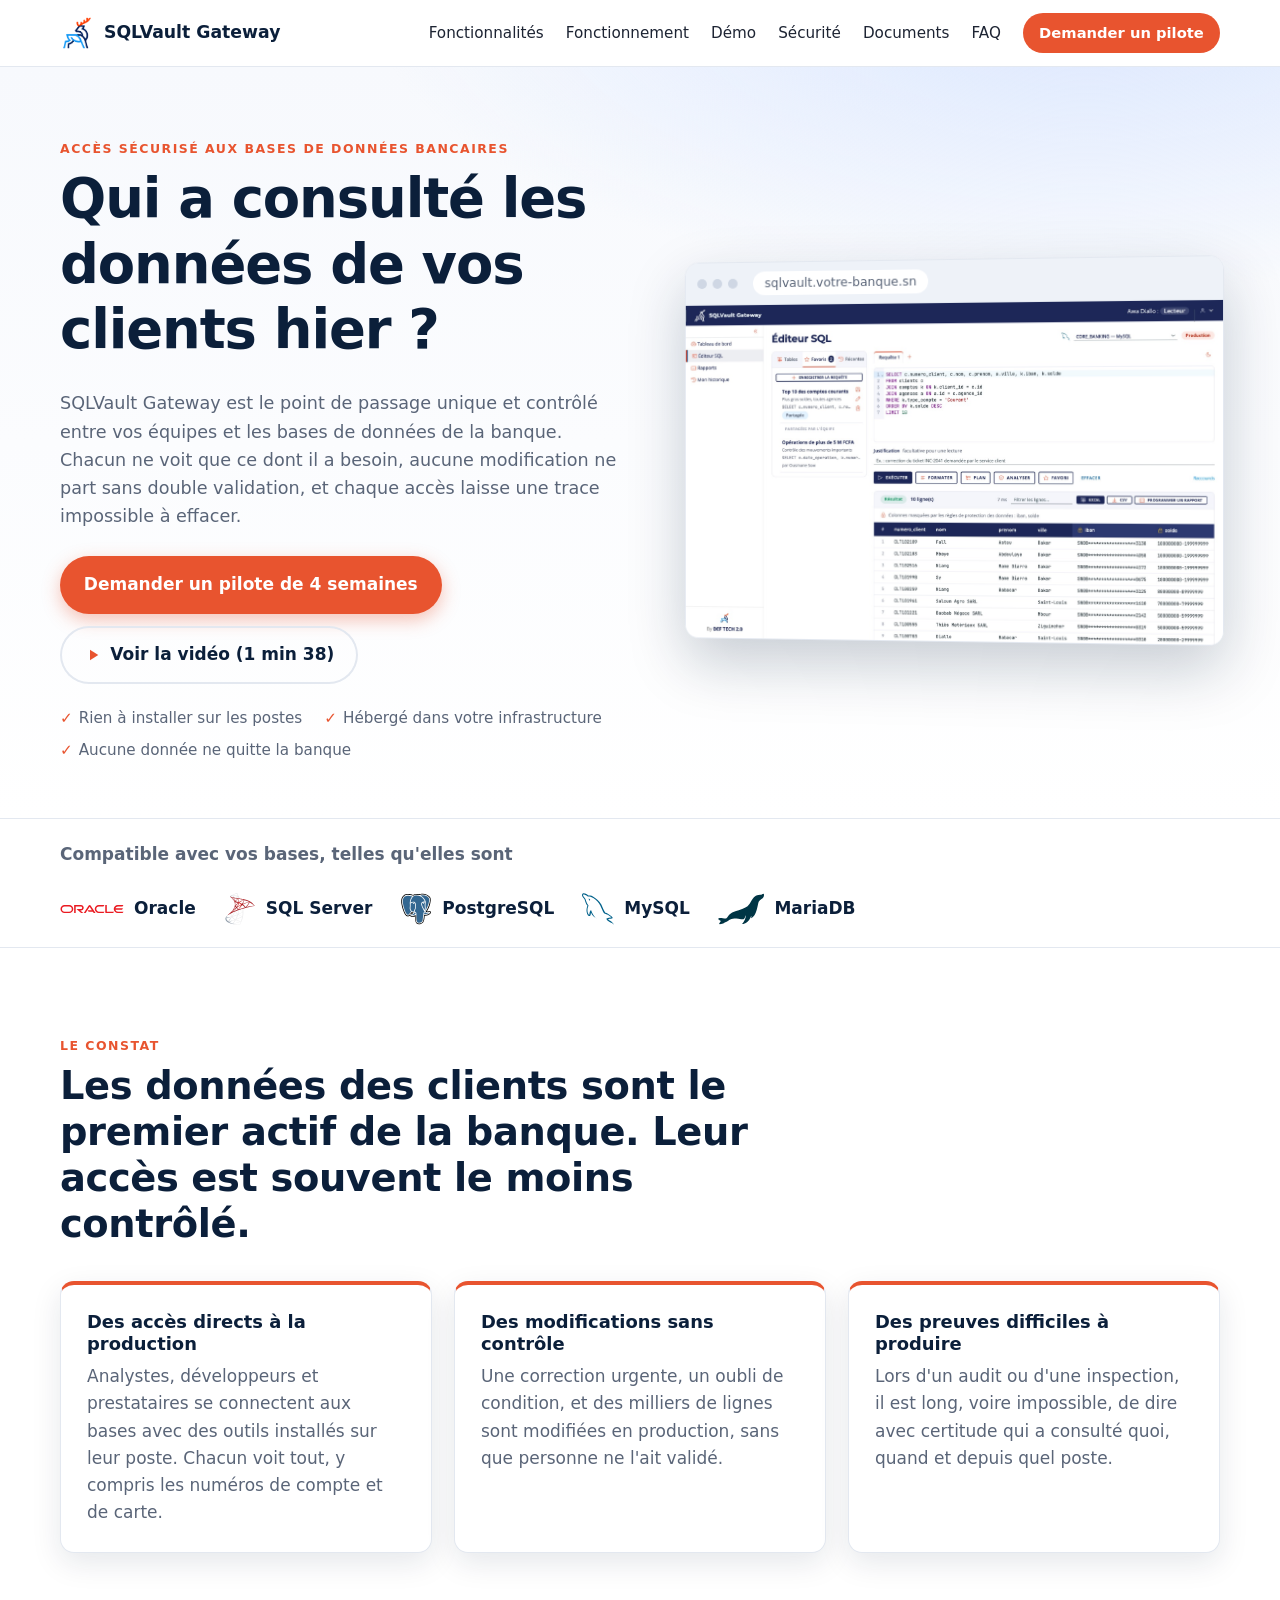
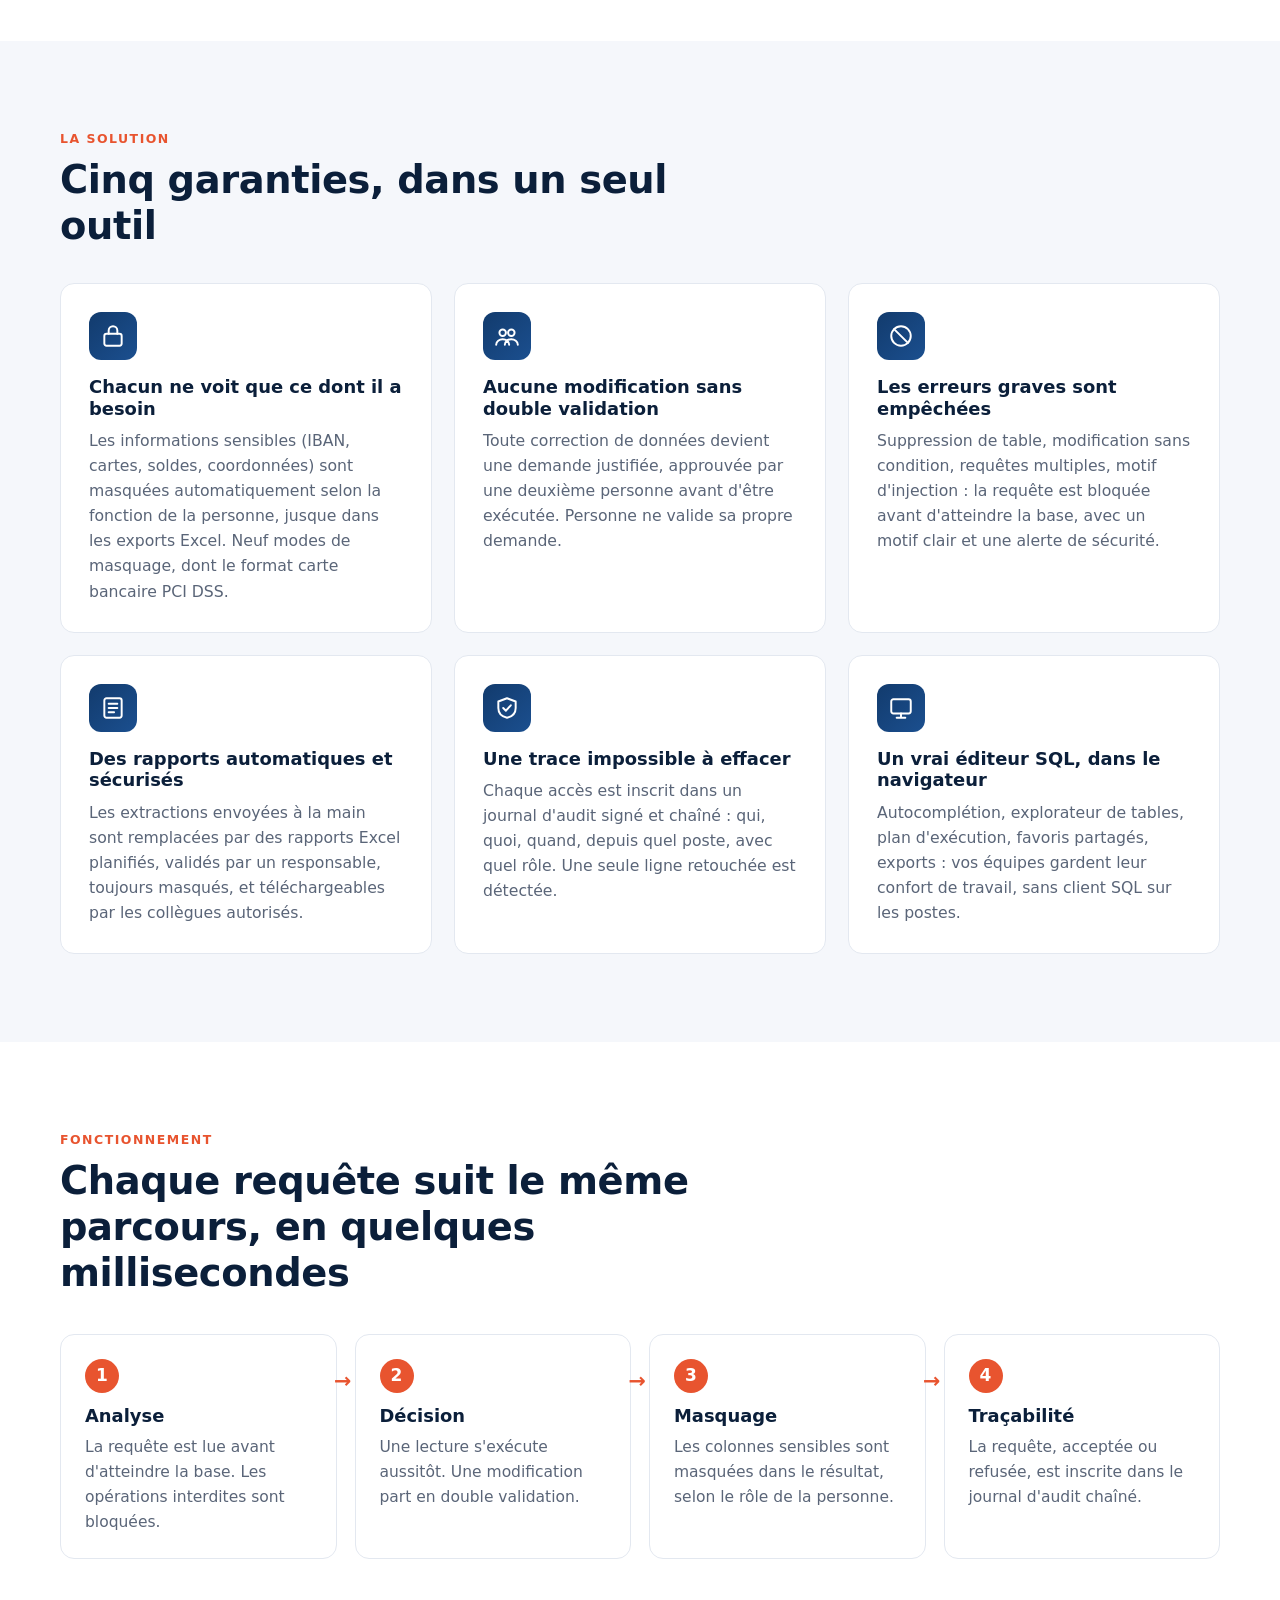
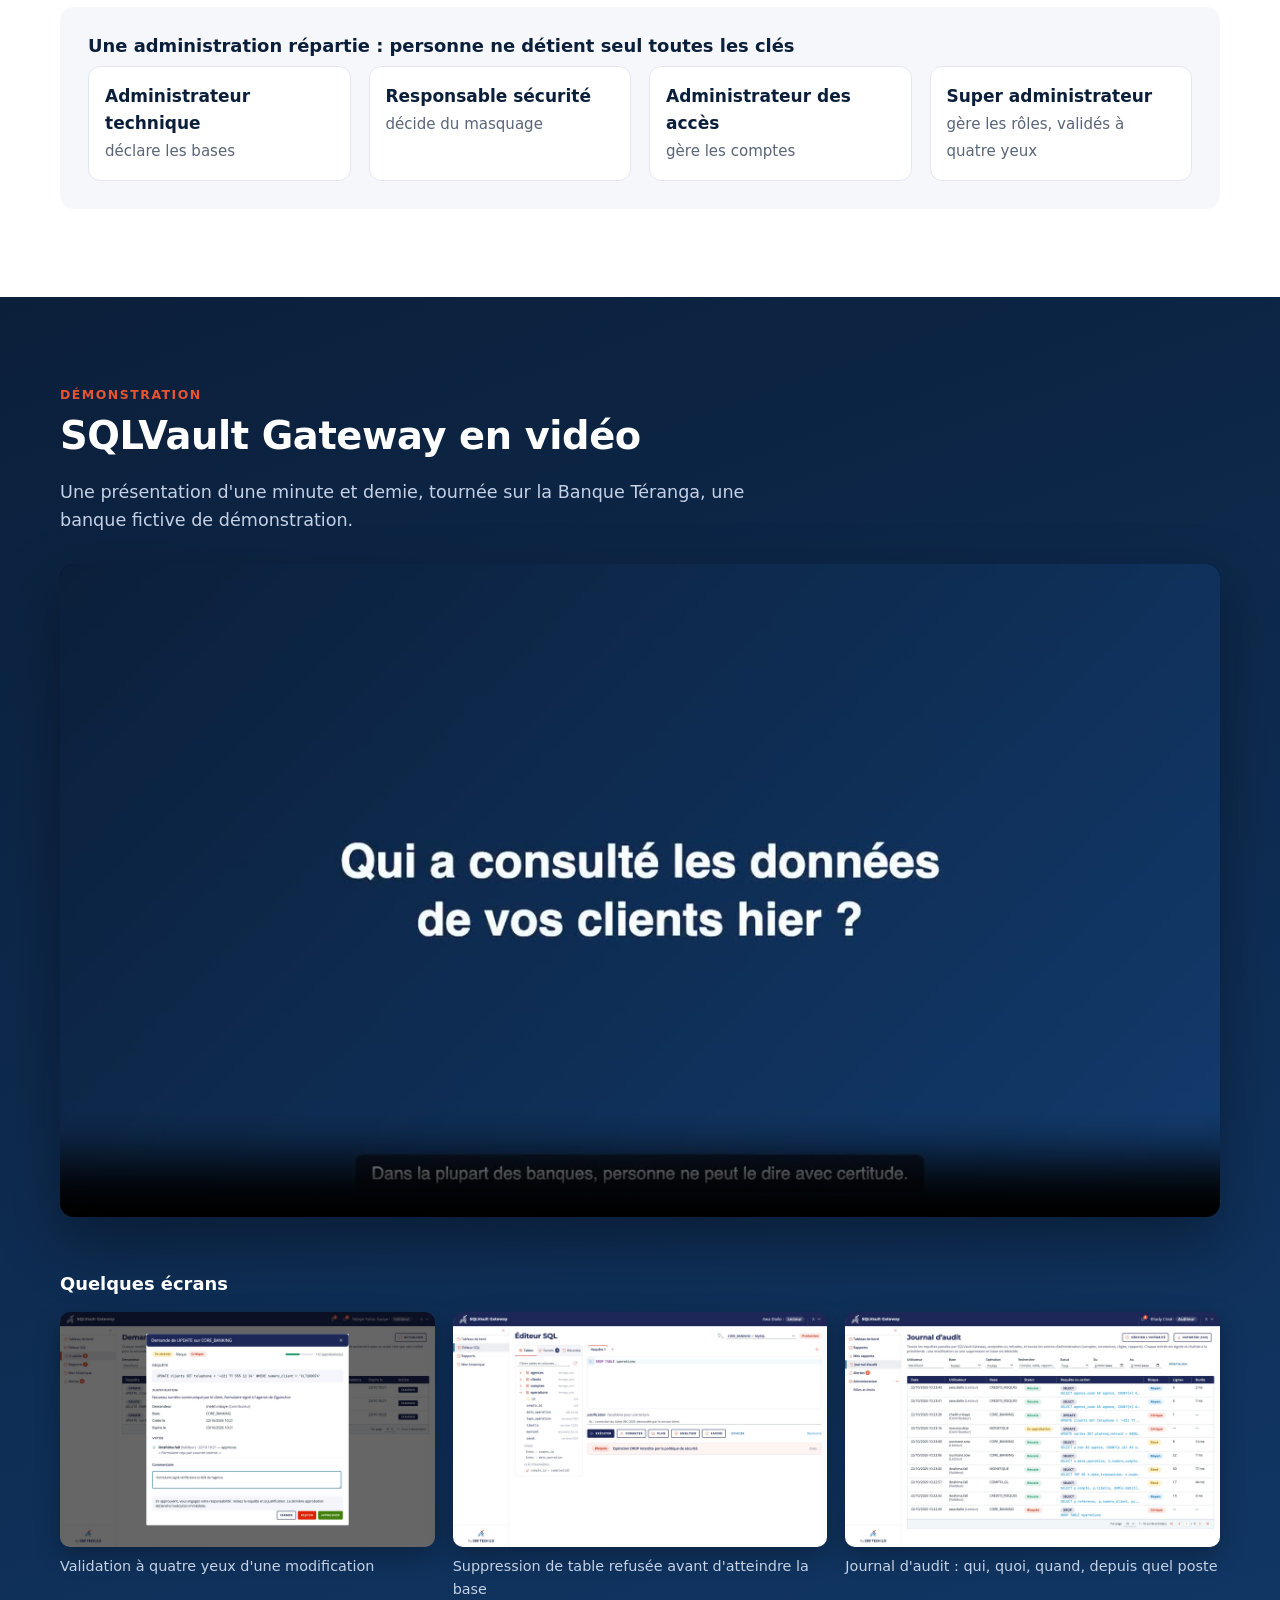
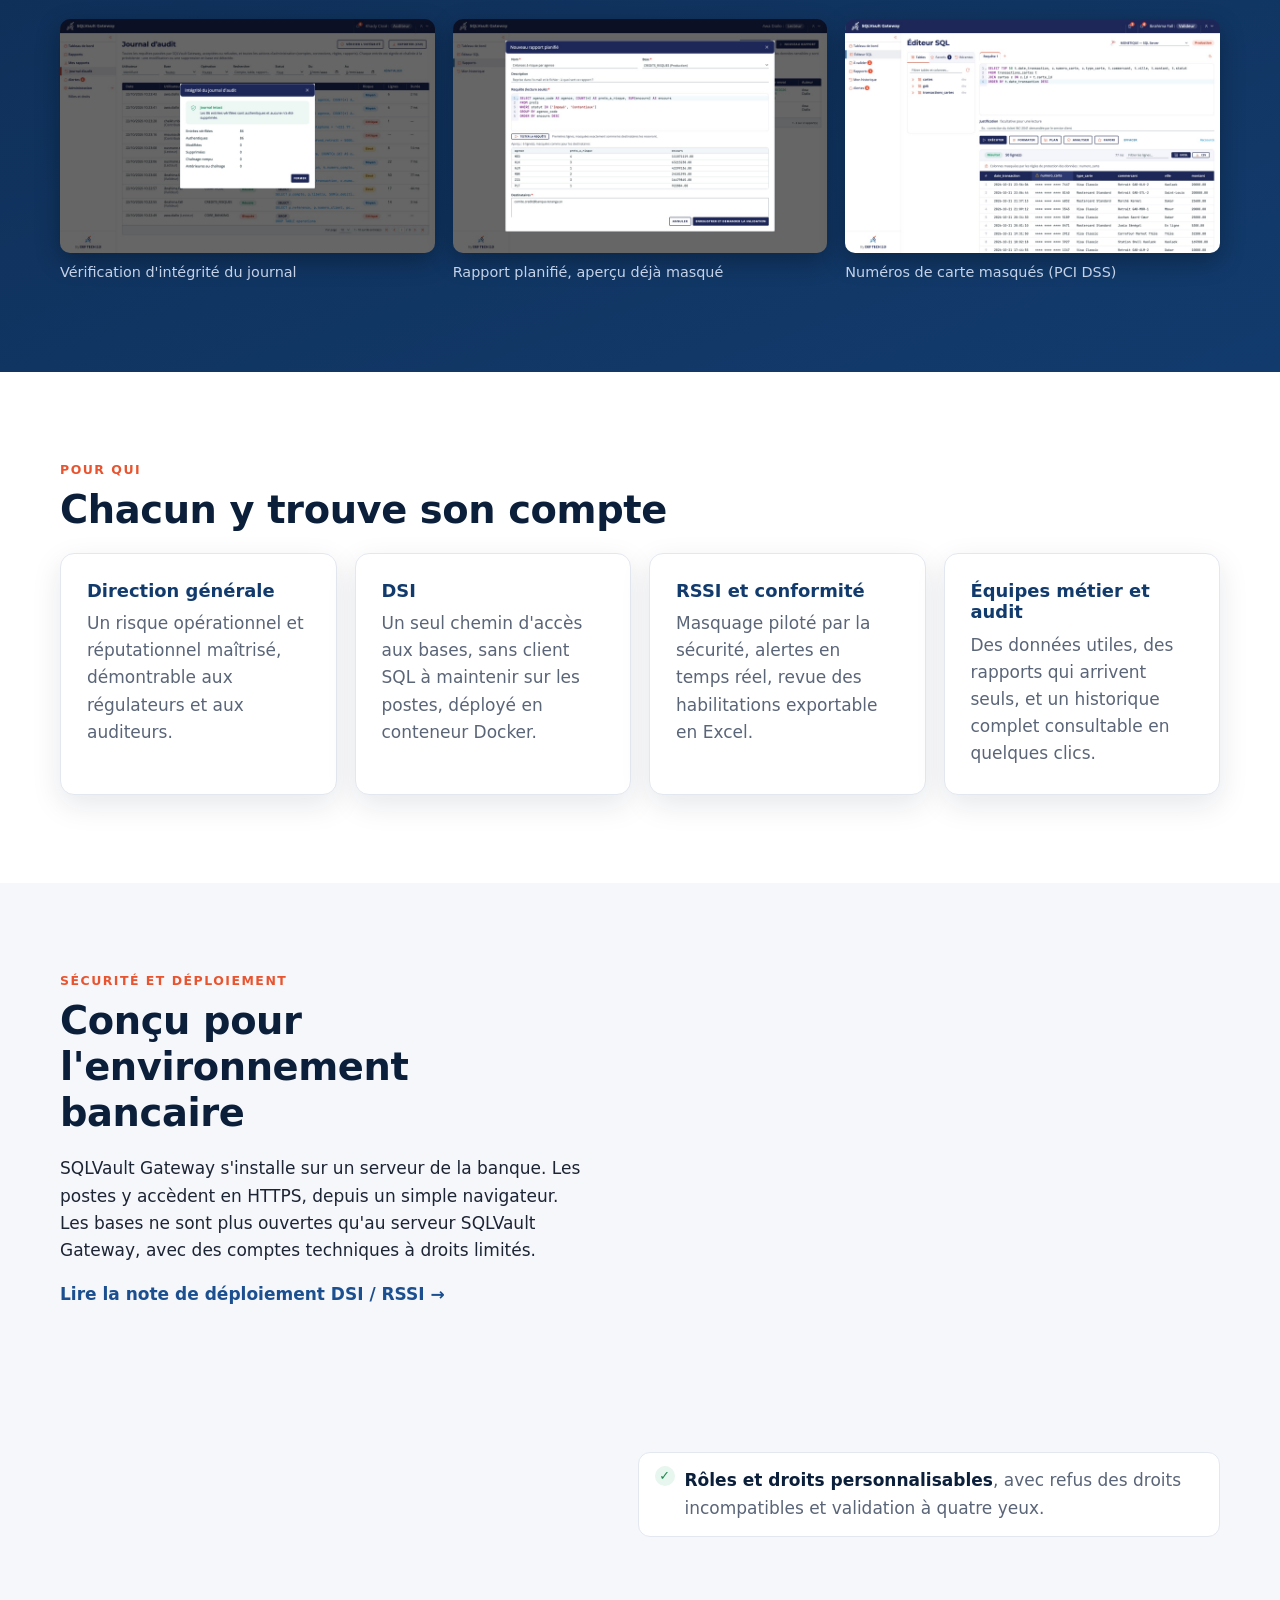
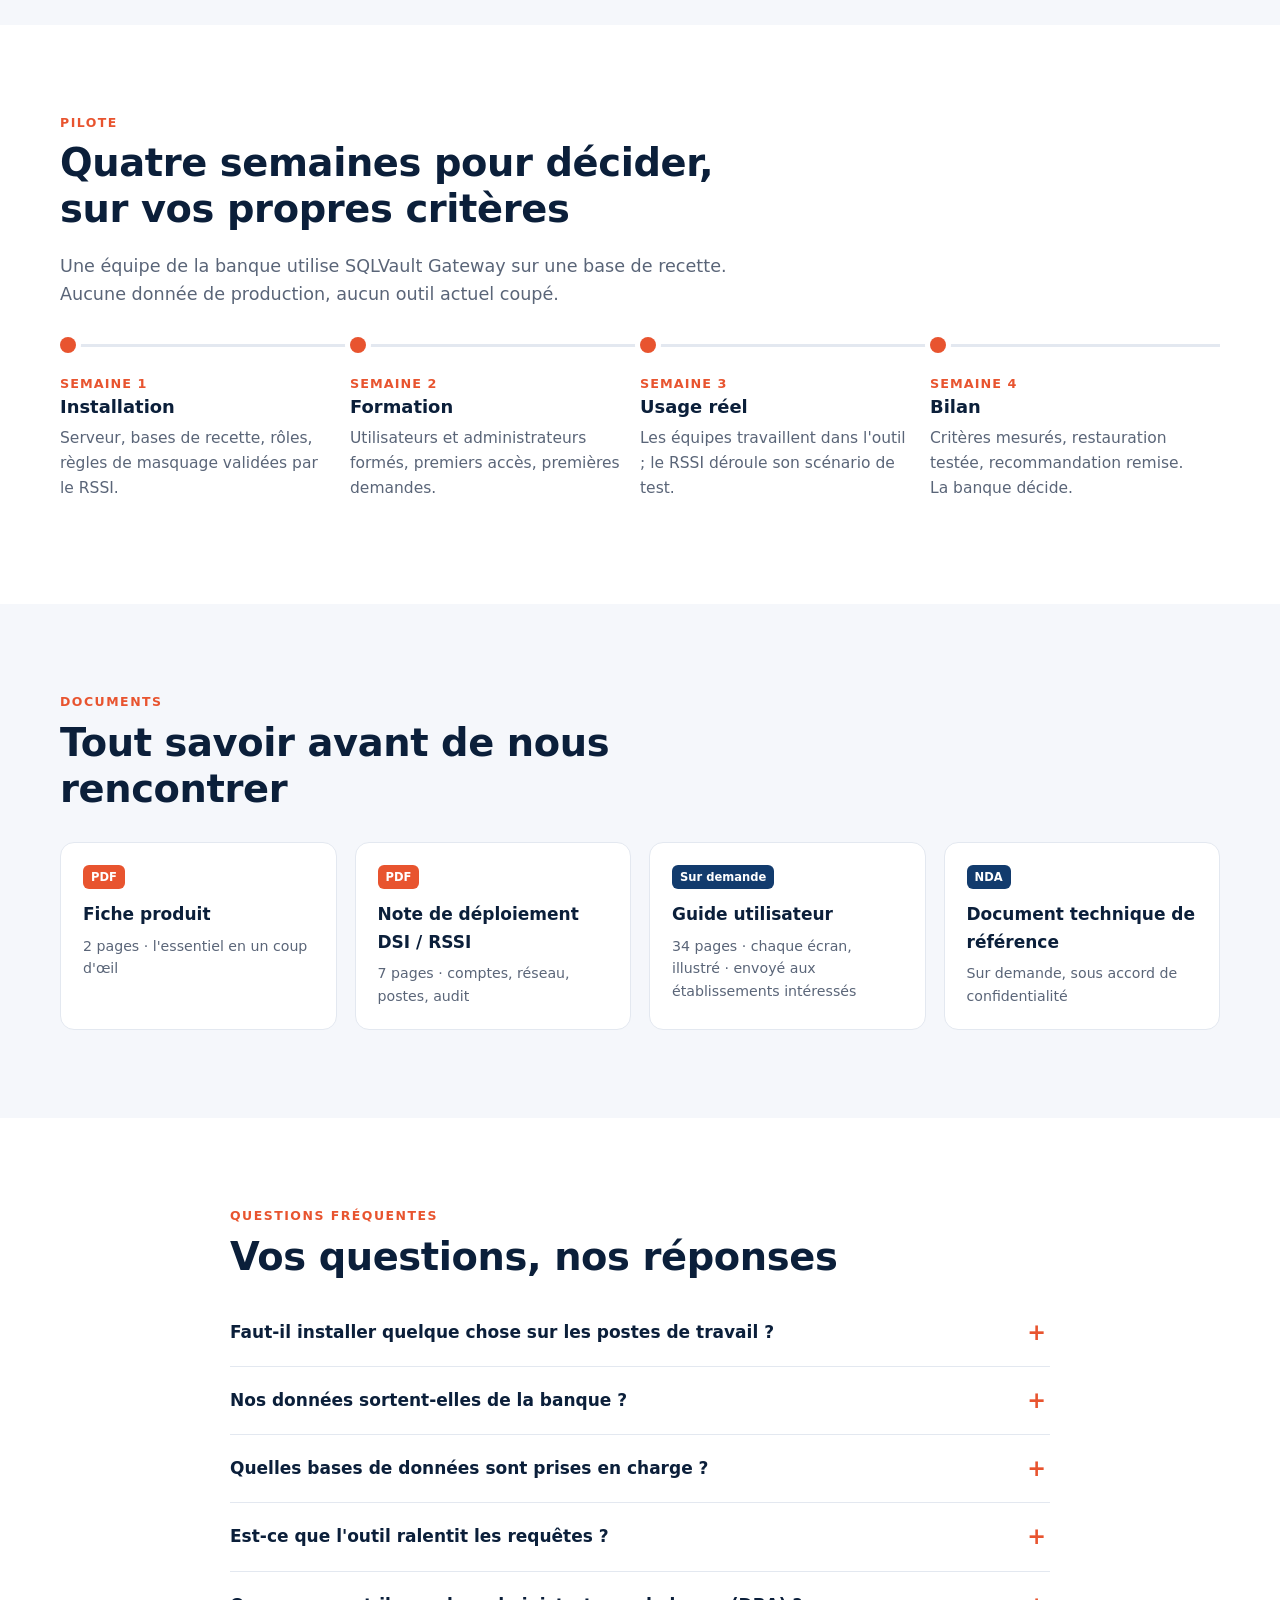
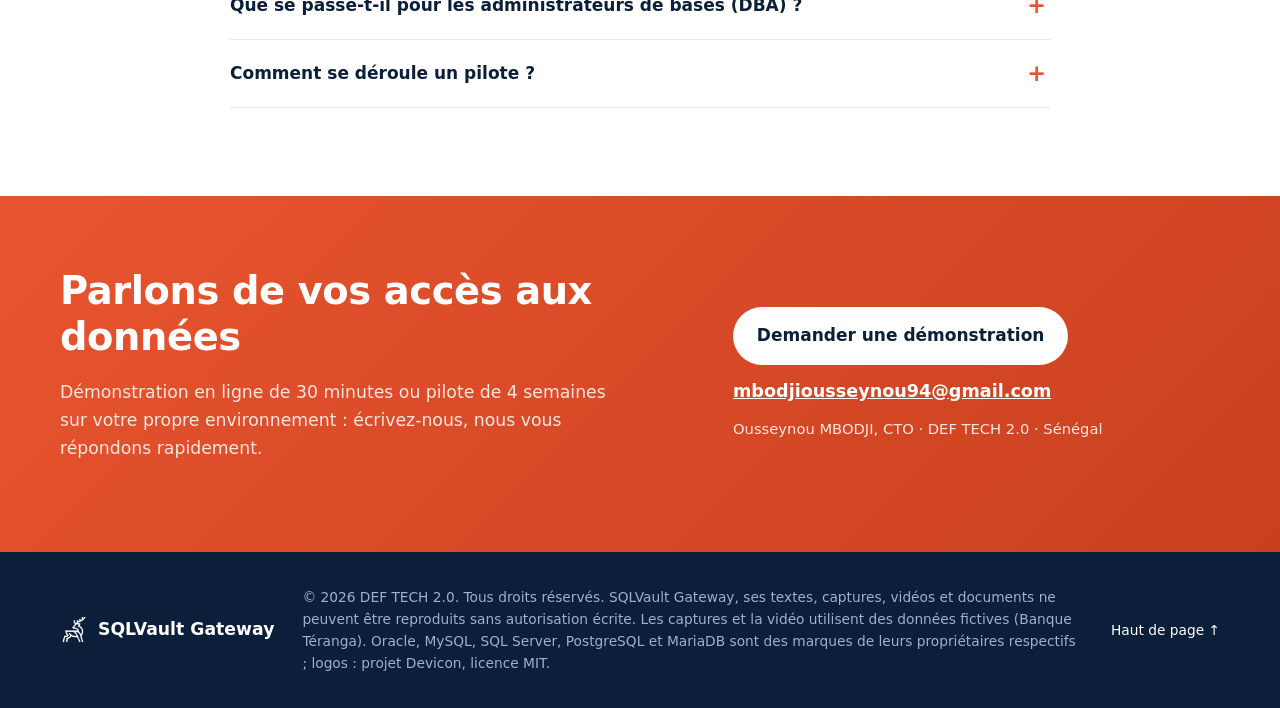
==== index.html @ 4a2cb729 "Add files via upload" ====
<!doctype html>
<html lang="fr">
<head>
  <meta charset="utf-8">
  <meta name="viewport" content="width=device-width, initial-scale=1">
  <title>SQLVault Gateway · Accès sécurisé aux bases de données bancaires</title>
  <meta name="description" content="SQLVault Gateway contrôle et trace chaque accès aux bases de données de la banque : données sensibles masquées, double validation des modifications, rapports automatiques et journal d'audit infalsifiable. Oracle, SQL Server, PostgreSQL, MySQL, MariaDB.">
  <link rel="canonical" href="https://sqlvaultgateway.github.io/">
  <link rel="icon" href="favicon.ico">
  <meta name="theme-color" content="#0b1f3a">
  <meta property="og:type" content="website">
  <meta property="og:locale" content="fr_FR">
  <meta property="og:site_name" content="SQLVault Gateway">
  <meta property="og:title" content="SQLVault Gateway · Qui a consulté les données de vos clients hier ?">
  <meta property="og:description" content="Masquage des données sensibles, validation à quatre yeux, rapports automatiques et journal d'audit infalsifiable, pour toutes les bases de la banque.">
  <meta property="og:url" content="https://sqlvaultgateway.github.io/">
  <meta property="og:image" content="https://sqlvaultgateway.github.io/assets/img/og-cover.jpg">
  <meta name="twitter:card" content="summary_large_image">
  <link rel="stylesheet" href="assets/style.css">
  <script type="application/ld+json">
  {"@context":"https://schema.org","@type":"SoftwareApplication","name":"SQLVault Gateway","applicationCategory":"SecurityApplication",
   "operatingSystem":"Linux (Docker)","description":"Passerelle d'accès sécurisé aux bases de données bancaires : masquage, double validation, rapports planifiés, journal d'audit chaîné.",
   "publisher":{"@type":"Organization","name":"DEF TECH 2.0","email":"mbodjiousseynou94@gmail.com"},"url":"https://sqlvaultgateway.github.io/","inLanguage":"fr"}
  </script>
</head>
<body>
<a class="skip" href="#contenu">Aller au contenu</a>

<header class="nav" id="haut">
  <div class="wrap nav-in">
    <a class="brand" href="#haut" aria-label="SQLVault Gateway, accueil"><img src="assets/img/logo-primaire.png" alt="" width="34" height="34"><span>SQLVault Gateway</span></a>
    <button class="burger" aria-label="Ouvrir le menu" aria-expanded="false" aria-controls="menu"><span></span><span></span><span></span></button>
    <nav id="menu" aria-label="Navigation principale">
      <a href="#fonctions">Fonctionnalités</a>
      <a href="#fonctionnement">Fonctionnement</a>
      <a href="#demo">Démo</a>
      <a href="#securite">Sécurité</a>
      <a href="#documents">Documents</a>
      <a href="#faq">FAQ</a>
      <a class="btn btn-sm" href="#contact">Demander un pilote</a>
    </nav>
  </div>
</header>

<main id="contenu">

<!-- Accroche -->
<section class="hero">
  <div class="wrap hero-in">
    <div class="hero-text">
      <p class="kicker">Accès sécurisé aux bases de données bancaires</p>
      <h1>Qui a consulté les données de vos clients hier&nbsp;?</h1>
      <p class="lead">SQLVault Gateway est le point de passage unique et contrôlé entre vos équipes et les bases de données de la banque. Chacun ne voit que ce dont il a besoin, aucune modification ne part sans double validation, et chaque accès laisse une trace impossible à effacer.</p>
      <div class="cta">
        <a class="btn" href="#contact">Demander un pilote de 4 semaines</a>
        <a class="btn btn-ghost" href="#demo"><svg viewBox="0 0 24 24" aria-hidden="true"><path d="M8 5v14l11-7z"/></svg>Voir la vidéo (1 min 38)</a>
      </div>
      <ul class="hero-points">
        <li>Rien à installer sur les postes</li>
        <li>Hébergé dans votre infrastructure</li>
        <li>Aucune donnée ne quitte la banque</li>
      </ul>
    </div>
    <figure class="shot hero-shot">
      <div class="shot-bar"><i></i><i></i><i></i><span>sqlvault.votre-banque.sn</span></div>
      <img src="assets/img/05-editeur-resultat-masque.jpg" alt="Éditeur SQL de SQLVault Gateway : IBAN et soldes masqués pour une analyste" width="1600" height="900">
    </figure>
  </div>
</section>

<!-- Moteurs -->
<section class="engines" aria-label="Bases de données compatibles">
  <div class="wrap engines-in">
    <p>Compatible avec vos bases, telles qu'elles sont</p>
    <ul>
      <li><img src="assets/db/oracle.svg" alt="" width="40" height="40">Oracle</li>
      <li><img src="assets/db/mssql.svg" alt="" width="40" height="40">SQL Server</li>
      <li><img src="assets/db/postgresql.svg" alt="" width="40" height="40">PostgreSQL</li>
      <li><img src="assets/db/mysql.svg" alt="" width="40" height="40">MySQL</li>
      <li><img src="assets/db/mariadb.svg" alt="" width="40" height="40">MariaDB</li>
    </ul>
  </div>
</section>

<!-- Problème -->
<section class="section" id="probleme">
  <div class="wrap">
    <p class="kicker">Le constat</p>
    <h2>Les données des clients sont le premier actif de la banque. Leur accès est souvent le moins contrôlé.</h2>
    <div class="grid3">
      <article class="card">
        <h3>Des accès directs à la production</h3>
        <p>Analystes, développeurs et prestataires se connectent aux bases avec des outils installés sur leur poste. Chacun voit tout, y compris les numéros de compte et de carte.</p>
      </article>
      <article class="card">
        <h3>Des modifications sans contrôle</h3>
        <p>Une correction urgente, un oubli de condition, et des milliers de lignes sont modifiées en production, sans que personne ne l'ait validé.</p>
      </article>
      <article class="card">
        <h3>Des preuves difficiles à produire</h3>
        <p>Lors d'un audit ou d'une inspection, il est long, voire impossible, de dire avec certitude qui a consulté quoi, quand et depuis quel poste.</p>
      </article>
    </div>
  </div>
</section>

<!-- Fonctionnalités -->
<section class="section alt" id="fonctions">
  <div class="wrap">
    <p class="kicker">La solution</p>
    <h2>Cinq garanties, dans un seul outil</h2>
    <div class="features">
      <article class="feature">
        <span class="ico"><svg viewBox="0 0 24 24"><rect x="4" y="10" width="16" height="11" rx="2"/><path d="M8 10V7a4 4 0 0 1 8 0v3"/></svg></span>
        <h3>Chacun ne voit que ce dont il a besoin</h3>
        <p>Les informations sensibles (IBAN, cartes, soldes, coordonnées) sont masquées automatiquement selon la fonction de la personne, jusque dans les exports Excel. Neuf modes de masquage, dont le format carte bancaire PCI DSS.</p>
      </article>
      <article class="feature">
        <span class="ico"><svg viewBox="0 0 24 24"><circle cx="8" cy="9" r="3"/><circle cx="16" cy="9" r="3"/><path d="M2 20c0-3 3-5 6-5s6 2 6 5M10 20c0-3 3-5 6-5s6 2 6 5"/></svg></span>
        <h3>Aucune modification sans double validation</h3>
        <p>Toute correction de données devient une demande justifiée, approuvée par une deuxième personne avant d'être exécutée. Personne ne valide sa propre demande.</p>
      </article>
      <article class="feature">
        <span class="ico"><svg viewBox="0 0 24 24"><circle cx="12" cy="12" r="9"/><path d="M5.6 5.6l12.8 12.8"/></svg></span>
        <h3>Les erreurs graves sont empêchées</h3>
        <p>Suppression de table, modification sans condition, requêtes multiples, motif d'injection : la requête est bloquée avant d'atteindre la base, avec un motif clair et une alerte de sécurité.</p>
      </article>
      <article class="feature">
        <span class="ico"><svg viewBox="0 0 24 24"><rect x="4" y="3" width="16" height="18" rx="2"/><path d="M8 8h8M8 12h8M8 16h5"/></svg></span>
        <h3>Des rapports automatiques et sécurisés</h3>
        <p>Les extractions envoyées à la main sont remplacées par des rapports Excel planifiés, validés par un responsable, toujours masqués, et téléchargeables par les collègues autorisés.</p>
      </article>
      <article class="feature">
        <span class="ico"><svg viewBox="0 0 24 24"><path d="M12 3l8 3v6c0 5-3.5 8-8 9-4.5-1-8-4-8-9V6z"/><path d="M8.5 12l2.5 2.5 4.5-5"/></svg></span>
        <h3>Une trace impossible à effacer</h3>
        <p>Chaque accès est inscrit dans un journal d'audit signé et chaîné : qui, quoi, quand, depuis quel poste, avec quel rôle. Une seule ligne retouchée est détectée.</p>
      </article>
      <article class="feature">
        <span class="ico"><svg viewBox="0 0 24 24"><rect x="3" y="4" width="18" height="13" rx="2"/><path d="M8 21h8M12 17v4"/></svg></span>
        <h3>Un vrai éditeur SQL, dans le navigateur</h3>
        <p>Autocomplétion, explorateur de tables, plan d'exécution, favoris partagés, exports : vos équipes gardent leur confort de travail, sans client SQL sur les postes.</p>
      </article>
    </div>
  </div>
</section>

<!-- Fonctionnement -->
<section class="section" id="fonctionnement">
  <div class="wrap">
    <p class="kicker">Fonctionnement</p>
    <h2>Chaque requête suit le même parcours, en quelques millisecondes</h2>
    <ol class="steps">
      <li><b>1</b><h3>Analyse</h3><p>La requête est lue avant d'atteindre la base. Les opérations interdites sont bloquées.</p></li>
      <li><b>2</b><h3>Décision</h3><p>Une lecture s'exécute aussitôt. Une modification part en double validation.</p></li>
      <li><b>3</b><h3>Masquage</h3><p>Les colonnes sensibles sont masquées dans le résultat, selon le rôle de la personne.</p></li>
      <li><b>4</b><h3>Traçabilité</h3><p>La requête, acceptée ou refusée, est inscrite dans le journal d'audit chaîné.</p></li>
    </ol>
    <div class="roles">
      <h3>Une administration répartie : personne ne détient seul toutes les clés</h3>
      <div class="grid4">
        <div><strong>Administrateur technique</strong><span>déclare les bases</span></div>
        <div><strong>Responsable sécurité</strong><span>décide du masquage</span></div>
        <div><strong>Administrateur des accès</strong><span>gère les comptes</span></div>
        <div><strong>Super administrateur</strong><span>gère les rôles, validés à quatre yeux</span></div>
      </div>
    </div>
  </div>
</section>

<!-- Démo -->
<section class="section dark" id="demo">
  <div class="wrap">
    <p class="kicker">Démonstration</p>
    <h2>SQLVault Gateway en vidéo</h2>
    <p class="sub">Une présentation d'une minute et demie, tournée sur la Banque Téranga, une banque fictive de démonstration.</p>
    <div class="video">
      <video controls preload="none" poster="assets/img/video-poster.jpg" playsinline>
        <source src="assets/video/presentation.mp4" type="video/mp4">
        Votre navigateur ne lit pas la vidéo. <a href="assets/video/presentation.mp4">Télécharger la vidéo</a>.
      </video>
    </div>
    <h3 class="gal-title">Quelques écrans</h3>
    <div class="gallery">
      <figure><button data-full="assets/img/19-examen-demande.jpg"><img loading="lazy" src="assets/img/19-examen-demande.jpg" alt="Examen d'une demande de modification par un valideur" width="1600" height="900"></button><figcaption>Validation à quatre yeux d'une modification</figcaption></figure>
      <figure><button data-full="assets/img/11-requete-bloquee.jpg"><img loading="lazy" src="assets/img/11-requete-bloquee.jpg" alt="Suppression de table refusée par la politique de sécurité" width="1600" height="900"></button><figcaption>Suppression de table refusée avant d'atteindre la base</figcaption></figure>
      <figure><button data-full="assets/img/26-journal-audit.jpg"><img loading="lazy" src="assets/img/26-journal-audit.jpg" alt="Journal d'audit vu par une auditrice" width="1600" height="900"></button><figcaption>Journal d'audit : qui, quoi, quand, depuis quel poste</figcaption></figure>
      <figure><button data-full="assets/img/27-integrite.jpg"><img loading="lazy" src="assets/img/27-integrite.jpg" alt="Vérification d'intégrité du journal d'audit" width="1600" height="900"></button><figcaption>Vérification d'intégrité du journal</figcaption></figure>
      <figure><button data-full="assets/img/21-rapport-formulaire.jpg"><img loading="lazy" src="assets/img/21-rapport-formulaire.jpg" alt="Programmation d'un rapport avec aperçu masqué" width="1600" height="900"></button><figcaption>Rapport planifié, aperçu déjà masqué</figcaption></figure>
      <figure><button data-full="assets/img/12c-sqlserver-monetique.jpg"><img loading="lazy" src="assets/img/12c-sqlserver-monetique.jpg" alt="Numéros de carte masqués sur SQL Server" width="1600" height="900"></button><figcaption>Numéros de carte masqués (PCI DSS)</figcaption></figure>
    </div>
  </div>
</section>

<!-- Pour qui -->
<section class="section" id="pour-qui">
  <div class="wrap">
    <p class="kicker">Pour qui</p>
    <h2>Chacun y trouve son compte</h2>
    <div class="grid4 who">
      <article class="card"><h3>Direction générale</h3><p>Un risque opérationnel et réputationnel maîtrisé, démontrable aux régulateurs et aux auditeurs.</p></article>
      <article class="card"><h3>DSI</h3><p>Un seul chemin d'accès aux bases, sans client SQL à maintenir sur les postes, déployé en conteneur Docker.</p></article>
      <article class="card"><h3>RSSI et conformité</h3><p>Masquage piloté par la sécurité, alertes en temps réel, revue des habilitations exportable en Excel.</p></article>
      <article class="card"><h3>Équipes métier et audit</h3><p>Des données utiles, des rapports qui arrivent seuls, et un historique complet consultable en quelques clics.</p></article>
    </div>
  </div>
</section>

<!-- Sécurité -->
<section class="section alt" id="securite">
  <div class="wrap two">
    <div>
      <p class="kicker">Sécurité et déploiement</p>
      <h2>Conçu pour l'environnement bancaire</h2>
      <p>SQLVault Gateway s'installe sur un serveur de la banque. Les postes y accèdent en HTTPS, depuis un simple navigateur. Les bases ne sont plus ouvertes qu'au serveur SQLVault Gateway, avec des comptes techniques à droits limités.</p>
      <a class="link" href="assets/docs/SQLVault-Gateway-Note-DSI-RSSI.pdf">Lire la note de déploiement DSI / RSSI →</a>
    </div>
    <ul class="checks">
      <li><b>Hébergement chez vous</b>, dans votre réseau : aucune donnée ne quitte la banque.</li>
      <li><b>Mots de passe des bases chiffrés</b> (AES-256) et jamais réaffichés.</li>
      <li><b>Comptes activés par l'utilisateur lui-même</b> : l'administrateur ne connaît aucun mot de passe.</li>
      <li><b>Journal d'audit signé et chaîné</b>, vérifiable à tout moment, propriété de la banque.</li>
      <li><b>Moteur écrit en Go</b>, livré dans une image Docker légère, en lecture seule et sans privilèges.</li>
      <li><b>Rôles et droits personnalisables</b>, avec refus des droits incompatibles et validation à quatre yeux.</li>
    </ul>
  </div>
</section>

<!-- Pilote -->
<section class="section" id="pilote">
  <div class="wrap">
    <p class="kicker">Pilote</p>
    <h2>Quatre semaines pour décider, sur vos propres critères</h2>
    <p class="sub">Une équipe de la banque utilise SQLVault Gateway sur une base de recette. Aucune donnée de production, aucun outil actuel coupé.</p>
    <ol class="timeline">
      <li><span>Semaine 1</span><h3>Installation</h3><p>Serveur, bases de recette, rôles, règles de masquage validées par le RSSI.</p></li>
      <li><span>Semaine 2</span><h3>Formation</h3><p>Utilisateurs et administrateurs formés, premiers accès, premières demandes.</p></li>
      <li><span>Semaine 3</span><h3>Usage réel</h3><p>Les équipes travaillent dans l'outil ; le RSSI déroule son scénario de test.</p></li>
      <li><span>Semaine 4</span><h3>Bilan</h3><p>Critères mesurés, restauration testée, recommandation remise. La banque décide.</p></li>
    </ol>
  </div>
</section>

<!-- Documents -->
<section class="section alt" id="documents">
  <div class="wrap">
    <p class="kicker">Documents</p>
    <h2>Tout savoir avant de nous rencontrer</h2>
    <div class="docs">
      <a class="doc" href="assets/docs/SQLVault-Gateway-Fiche-produit.pdf"><span class="pdf">PDF</span><strong>Fiche produit</strong><small>2 pages · l'essentiel en un coup d'œil</small></a>
      <a class="doc" href="assets/docs/SQLVault-Gateway-Note-DSI-RSSI.pdf"><span class="pdf">PDF</span><strong>Note de déploiement DSI / RSSI</strong><small>7 pages · comptes, réseau, postes, audit</small></a>
      <a class="doc doc-ask" href="mailto:mbodjiousseynou94@gmail.com?subject=Demande%20du%20guide%20utilisateur%20SQLVault%20Gateway"><span class="pdf">Sur demande</span><strong>Guide utilisateur</strong><small>34 pages · chaque écran, illustré · envoyé aux établissements intéressés</small></a>
      <a class="doc doc-ask" href="mailto:mbodjiousseynou94@gmail.com?subject=Demande%20du%20document%20technique%20SQLVault%20Gateway"><span class="pdf">NDA</span><strong>Document technique de référence</strong><small>Sur demande, sous accord de confidentialité</small></a>
    </div>
  </div>
</section>

<!-- FAQ -->
<section class="section" id="faq">
  <div class="wrap narrow">
    <p class="kicker">Questions fréquentes</p>
    <h2>Vos questions, nos réponses</h2>
    <details><summary>Faut-il installer quelque chose sur les postes de travail ?</summary><p>Non. Un navigateur récent suffit. SQLVault Gateway est installé sur un serveur de la banque et s'utilise en HTTPS.</p></details>
    <details><summary>Nos données sortent-elles de la banque ?</summary><p>Non. L'outil est hébergé dans votre infrastructure, et DEF TECH n'a pas besoin d'accéder à vos données, y compris pendant le pilote.</p></details>
    <details><summary>Quelles bases de données sont prises en charge ?</summary><p>Oracle, SQL Server, PostgreSQL, MySQL et MariaDB, avec ou sans chiffrement TLS. Le même écran et les mêmes règles servent pour toutes.</p></details>
    <details><summary>Est-ce que l'outil ralentit les requêtes ?</summary><p>L'analyse et le masquage ajoutent quelques millisecondes. Les grands résultats sont lus en flux, et l'export complet est produit côté serveur.</p></details>
    <details><summary>Que se passe-t-il pour les administrateurs de bases (DBA) ?</summary><p>Les évolutions de structure et l'accès d'urgence passent par des circuits dédiés et tracés (bastion, coffre-fort à mots de passe). La note DSI / RSSI décrit le dispositif complet.</p></details>
    <details><summary>Comment se déroule un pilote ?</summary><p>Quatre semaines sur une base de recette, avec 5 à 10 utilisateurs et des critères de réussite fixés dès le premier jour avec votre DSI et votre RSSI.</p></details>
  </div>
</section>

<!-- Contact -->
<section class="section contact" id="contact">
  <div class="wrap contact-in">
    <div>
      <h2>Parlons de vos accès aux données</h2>
      <p>Démonstration en ligne de 30 minutes ou pilote de 4 semaines sur votre propre environnement : écrivez-nous, nous vous répondons rapidement.</p>
    </div>
    <div class="contact-box">
      <a class="btn btn-light" href="mailto:mbodjiousseynou94@gmail.com?subject=Demande%20de%20d%C3%A9monstration%20SQLVault%20Gateway">Demander une démonstration</a>
      <a class="mail" href="mailto:mbodjiousseynou94@gmail.com">mbodjiousseynou94@gmail.com</a>
      <span>Ousseynou MBODJI, CTO · DEF TECH 2.0 · Sénégal</span>
    </div>
  </div>
</section>

</main>

<footer class="foot">
  <div class="wrap foot-in">
    <div class="brand"><img src="assets/img/logo-blanc.png" alt="" width="28" height="28"><span>SQLVault Gateway</span></div>
    <p>© 2026 DEF TECH 2.0. Tous droits réservés. SQLVault Gateway, ses textes, captures, vidéos et documents ne peuvent être reproduits sans autorisation écrite. Les captures et la vidéo utilisent des données fictives (Banque Téranga). Oracle, MySQL, SQL Server, PostgreSQL et MariaDB sont des marques de leurs propriétaires respectifs ; logos : projet Devicon, licence MIT.</p>
    <a href="#haut">Haut de page ↑</a>
  </div>
</footer>

<dialog class="lightbox" aria-label="Agrandissement de la capture"><img alt=""><button aria-label="Fermer">×</button></dialog>
<script src="assets/site.js" defer></script>
</body>
</html>
---- assets/style.css ----
/* SQLVault Gateway — site vitrine. Couleurs de la marque : bleu nuit, bleu, orange. */
:root {
  --navy: #0b1f3a; --blue: #123b6d; --blue-2: #1b4f8f; --orange: #e8542f; --orange-2: #ff7a52;
  --ink: #1d2433; --muted: #5a6578; --line: #e3e8f0; --bg: #ffffff; --bg-alt: #f5f7fb;
  --radius: 14px; --shadow: 0 10px 30px rgba(11, 31, 58, .10);
  font-family: Inter, "Segoe UI", system-ui, -apple-system, Roboto, Arial, sans-serif;
}
* { box-sizing: border-box; }
html { scroll-behavior: smooth; scroll-padding-top: 76px; }
body { margin: 0; color: var(--ink); background: var(--bg); font-size: 17px; line-height: 1.6; -webkit-font-smoothing: antialiased; }
img { max-width: 100%; height: auto; display: block; }
a { color: var(--blue-2); }
h1, h2, h3 { color: var(--navy); line-height: 1.2; margin: 0 0 .5em; }
h1 { font-size: clamp(2.1rem, 4.6vw, 3.4rem); letter-spacing: -.02em; }
h2 { font-size: clamp(1.6rem, 3.2vw, 2.4rem); letter-spacing: -.01em; max-width: 26ch; }
h3 { font-size: 1.12rem; }
p { margin: 0 0 1em; }
.wrap { width: min(1160px, 100% - 32px); margin-inline: auto; }
.narrow { width: min(820px, 100% - 32px); }
.skip { position: absolute; left: -999px; } .skip:focus { left: 16px; top: 12px; z-index: 99; background: #fff; padding: 8px 12px; }
.kicker { text-transform: uppercase; letter-spacing: .12em; font-size: .78rem; font-weight: 700; color: var(--orange); margin-bottom: .6em; }
.sub, .lead { color: var(--muted); font-size: 1.1rem; max-width: 62ch; }

/* Boutons */
.btn { display: inline-flex; align-items: center; gap: .5em; background: var(--orange); color: #fff; text-decoration: none; font-weight: 700;
  padding: .9em 1.4em; border-radius: 999px; box-shadow: 0 6px 18px rgba(232, 84, 47, .35); transition: transform .15s, background .15s; }
.btn:hover { background: var(--orange-2); transform: translateY(-1px); }
.btn-sm { padding: .55em 1.1em; font-size: .92rem; box-shadow: none; }
.btn-ghost { background: transparent; color: var(--navy); box-shadow: inset 0 0 0 2px var(--line); }
.btn-ghost:hover { background: var(--bg-alt); }
.btn-ghost svg { width: 18px; height: 18px; fill: var(--orange); }
.btn-light { background: #fff; color: var(--navy); box-shadow: none; }
.btn-light:hover { background: #ffe9e2; }

/* Navigation */
.nav { position: sticky; top: 0; z-index: 50; background: rgba(255, 255, 255, .9); backdrop-filter: blur(10px); border-bottom: 1px solid var(--line); }
.nav-in { display: flex; align-items: center; justify-content: space-between; height: 66px; }
.brand { display: flex; align-items: center; gap: 10px; font-weight: 800; color: var(--navy); text-decoration: none; font-size: 1.08rem; }
.nav nav { display: flex; align-items: center; gap: 22px; }
.nav nav a:not(.btn) { color: var(--ink); text-decoration: none; font-size: .95rem; font-weight: 500; }
.nav nav a:not(.btn):hover { color: var(--orange); }
.burger { display: none; background: none; border: 0; padding: 8px; cursor: pointer; }
.burger span { display: block; width: 24px; height: 2px; background: var(--navy); margin: 5px 0; transition: .2s; }

/* Accroche */
.hero { background: radial-gradient(1200px 500px at 85% -10%, #dbe7ff 0%, transparent 60%), linear-gradient(180deg, #f7f9fd, #fff); padding: 72px 0 56px; }
.hero-in { display: grid; grid-template-columns: 1.05fr 1fr; gap: 48px; align-items: center; }
.cta { display: flex; flex-wrap: wrap; gap: 12px; margin: 26px 0 22px; }
.hero-points { list-style: none; padding: 0; margin: 0; display: flex; flex-wrap: wrap; gap: 8px 22px; color: var(--muted); font-size: .95rem; }
.hero-points li::before { content: "✓"; color: var(--orange); font-weight: 800; margin-right: 6px; }
.shot { margin: 0; border-radius: var(--radius); overflow: hidden; box-shadow: 0 24px 60px rgba(11, 31, 58, .22); border: 1px solid var(--line); background: #fff; }
.shot-bar { display: flex; align-items: center; gap: 6px; padding: 9px 12px; background: #eef2f8; border-bottom: 1px solid var(--line); }
.shot-bar i { width: 10px; height: 10px; border-radius: 50%; background: #cfd7e4; }
.shot-bar span { margin-left: 10px; font-size: .78rem; color: var(--muted); background: #fff; padding: 2px 12px; border-radius: 999px; }
.hero-shot { transform: perspective(1400px) rotateY(-6deg); }

/* Moteurs */
.engines { border-block: 1px solid var(--line); background: #fff; }
.engines-in { display: flex; align-items: center; justify-content: space-between; gap: 24px; padding: 22px 0; flex-wrap: wrap; }
.engines p { margin: 0; color: var(--muted); font-weight: 600; }
.engines ul { list-style: none; margin: 0; padding: 0; display: flex; gap: 28px; flex-wrap: wrap; }
.engines li { display: flex; align-items: center; gap: 10px; font-weight: 700; color: var(--navy); }
.engines img { width: auto; height: 32px; max-width: 64px; object-fit: contain; }

/* Sections */
.section { padding: 88px 0; }
.alt { background: var(--bg-alt); }
.dark { background: linear-gradient(160deg, var(--navy), var(--blue)); color: #e6edf7; }
.dark h2, .dark h3 { color: #fff; } .dark .sub { color: #c4d1e6; }
.grid3 { display: grid; grid-template-columns: repeat(3, 1fr); gap: 22px; margin-top: 34px; }
.grid4 { display: grid; grid-template-columns: repeat(4, 1fr); gap: 18px; }
.card { background: #fff; border: 1px solid var(--line); border-radius: var(--radius); padding: 26px; box-shadow: var(--shadow); }
.card p { color: var(--muted); margin: 0; }
#probleme .card { border-top: 4px solid var(--orange); }

.features { display: grid; grid-template-columns: repeat(3, 1fr); gap: 22px; margin-top: 34px; }
.feature { background: #fff; border-radius: var(--radius); padding: 28px; border: 1px solid var(--line); transition: transform .2s, box-shadow .2s; }
.feature:hover { transform: translateY(-3px); box-shadow: var(--shadow); }
.feature p { color: var(--muted); margin: 0; font-size: .98rem; }
.ico { display: inline-grid; place-items: center; width: 48px; height: 48px; border-radius: 12px; background: linear-gradient(135deg, var(--blue), var(--blue-2)); margin-bottom: 16px; }
.ico svg { width: 26px; height: 26px; fill: none; stroke: #fff; stroke-width: 1.8; stroke-linecap: round; stroke-linejoin: round; }

.steps { list-style: none; padding: 0; margin: 38px 0 0; display: grid; grid-template-columns: repeat(4, 1fr); gap: 18px; counter-reset: s; position: relative; }
.steps li { position: relative; background: #fff; border: 1px solid var(--line); border-radius: var(--radius); padding: 24px; }
.steps li:not(:last-child)::after { content: "→"; position: absolute; right: -16px; top: 30px; color: var(--orange); font-weight: 800; font-size: 1.3rem; }
.steps b { display: inline-grid; place-items: center; width: 34px; height: 34px; border-radius: 50%; background: var(--orange); color: #fff; margin-bottom: 12px; }
.steps p { color: var(--muted); margin: 0; font-size: .97rem; }
.roles { margin-top: 48px; padding: 28px; border-radius: var(--radius); background: var(--bg-alt); }
.roles .grid4 div { background: #fff; border-radius: 12px; padding: 16px; border: 1px solid var(--line); }
.roles strong { display: block; color: var(--navy); } .roles span { color: var(--muted); font-size: .94rem; }

/* Démo */
.video { margin: 30px 0 56px; border-radius: var(--radius); overflow: hidden; box-shadow: 0 24px 60px rgba(0, 0, 0, .35); background: #000; aspect-ratio: 16 / 9; }
.video video { width: 100%; height: 100%; display: block; }
.gal-title { margin-bottom: 18px; }
.gallery { display: grid; grid-template-columns: repeat(3, 1fr); gap: 18px; }
.gallery figure { margin: 0; }
.gallery button { padding: 0; border: 0; background: none; cursor: zoom-in; border-radius: 10px; overflow: hidden; display: block; width: 100%; box-shadow: 0 8px 24px rgba(0, 0, 0, .3); }
.gallery img { transition: transform .3s; } .gallery button:hover img { transform: scale(1.03); }
.gallery figcaption { font-size: .9rem; color: #c4d1e6; margin-top: 8px; }

.who h3 { color: var(--blue); }

.two { display: grid; grid-template-columns: 1fr 1.1fr; gap: 48px; align-items: start; }
.checks { list-style: none; margin: 0; padding: 0; display: grid; gap: 12px; }
.checks li { background: #fff; border: 1px solid var(--line); border-radius: 12px; padding: 14px 16px 14px 46px; position: relative; color: var(--muted); }
.checks li::before { content: "✓"; position: absolute; left: 16px; top: 13px; width: 20px; height: 20px; border-radius: 50%; background: #e7f6ee; color: #1a8a4f; font-weight: 800; font-size: .8rem; display: grid; place-items: center; }
.checks b { color: var(--navy); }
.link { font-weight: 700; text-decoration: none; }

.timeline { list-style: none; padding: 0; margin: 36px 0 0; display: grid; grid-template-columns: repeat(4, 1fr); gap: 0; border-top: 3px solid var(--line); }
.timeline li { padding: 22px 18px 0 0; position: relative; }
.timeline li::before { content: ""; position: absolute; top: -10px; left: 0; width: 16px; height: 16px; border-radius: 50%; background: var(--orange); box-shadow: 0 0 0 5px #fff; }
.timeline span { font-size: .8rem; font-weight: 800; color: var(--orange); text-transform: uppercase; letter-spacing: .08em; }
.timeline p { color: var(--muted); font-size: .97rem; }

.docs { display: grid; grid-template-columns: repeat(4, 1fr); gap: 18px; margin-top: 30px; }
.doc { background: #fff; border: 1px solid var(--line); border-radius: var(--radius); padding: 22px; text-decoration: none; color: var(--ink); display: flex; flex-direction: column; gap: 6px; transition: .2s; }
.doc:hover { border-color: var(--orange); box-shadow: var(--shadow); transform: translateY(-2px); }
.doc strong { color: var(--navy); } .doc small { color: var(--muted); }
.pdf { align-self: flex-start; font-size: .72rem; font-weight: 800; color: #fff; background: var(--orange); padding: 3px 8px; border-radius: 6px; margin-bottom: 6px; }
.doc-ask .pdf { background: var(--blue); }

details { border-bottom: 1px solid var(--line); padding: 4px 0; }
summary { cursor: pointer; font-weight: 700; color: var(--navy); padding: 16px 32px 16px 0; list-style: none; position: relative; }
summary::-webkit-details-marker { display: none; }
summary::after { content: "+"; position: absolute; right: 4px; top: 12px; font-size: 1.4rem; color: var(--orange); transition: transform .2s; }
details[open] summary::after { transform: rotate(45deg); }
details p { color: var(--muted); }

.contact { background: linear-gradient(135deg, var(--orange), #c9401f); color: #fff; padding: 72px 0; }
.contact h2 { color: #fff; } .contact p { color: #ffe6de; font-size: 1.08rem; max-width: 52ch; }
.contact-in { display: grid; grid-template-columns: 1.3fr 1fr; gap: 40px; align-items: center; }
.contact-box { display: flex; flex-direction: column; gap: 12px; align-items: flex-start; }
.contact-box .mail { color: #fff; font-weight: 700; font-size: 1.1rem; }
.contact-box span { color: #ffe6de; font-size: .92rem; }

.foot { background: var(--navy); color: #9fb0c9; padding: 34px 0; font-size: .86rem; }
.foot-in { display: grid; grid-template-columns: auto 1fr auto; gap: 28px; align-items: center; }
.foot .brand { color: #fff; } .foot p { margin: 0; } .foot a { color: #fff; text-decoration: none; }

.lightbox { border: 0; padding: 0; background: transparent; max-width: 94vw; max-height: 92vh; }
.lightbox::backdrop { background: rgba(5, 12, 24, .85); }
.lightbox img { max-height: 88vh; border-radius: 10px; }
.lightbox button { position: absolute; top: 8px; right: 8px; width: 38px; height: 38px; border-radius: 50%; border: 0; background: #fff; font-size: 1.4rem; cursor: pointer; }

/* Apparition au défilement */
.reveal { opacity: 0; transform: translateY(18px); transition: opacity .6s ease, transform .6s ease; }
.reveal.in { opacity: 1; transform: none; }
@media (prefers-reduced-motion: reduce) { .reveal { opacity: 1; transform: none; } html { scroll-behavior: auto; } }

/* Tablette */
@media (max-width: 980px) {
  .hero-in, .two, .contact-in { grid-template-columns: 1fr; }
  .hero-shot { transform: none; }
  .features, .grid3, .gallery { grid-template-columns: repeat(2, 1fr); }
  .grid4, .steps, .docs, .timeline { grid-template-columns: repeat(2, 1fr); }
  .steps li::after { display: none; }
  .timeline { border-top: 0; gap: 24px; } .timeline li { border-top: 3px solid var(--line); }
  .burger { display: block; }
  .nav nav { position: absolute; top: 66px; left: 0; right: 0; background: #fff; flex-direction: column; align-items: stretch; gap: 0;
    padding: 8px 16px 18px; border-bottom: 1px solid var(--line); box-shadow: var(--shadow); display: none; }
  .nav nav.open { display: flex; }
  .nav nav a:not(.btn) { padding: 12px 4px; border-bottom: 1px solid var(--line); }
  .nav nav .btn { margin-top: 14px; justify-content: center; }
  .foot-in { grid-template-columns: 1fr; }
}
/* Téléphone */
@media (max-width: 620px) {
  body { font-size: 16px; }
  .section { padding: 64px 0; } .hero { padding: 44px 0 40px; }
  .features, .grid3, .grid4, .gallery, .steps, .docs, .timeline { grid-template-columns: 1fr; }
  .cta .btn { width: 100%; justify-content: center; }
  .engines ul { gap: 16px 22px; }
}
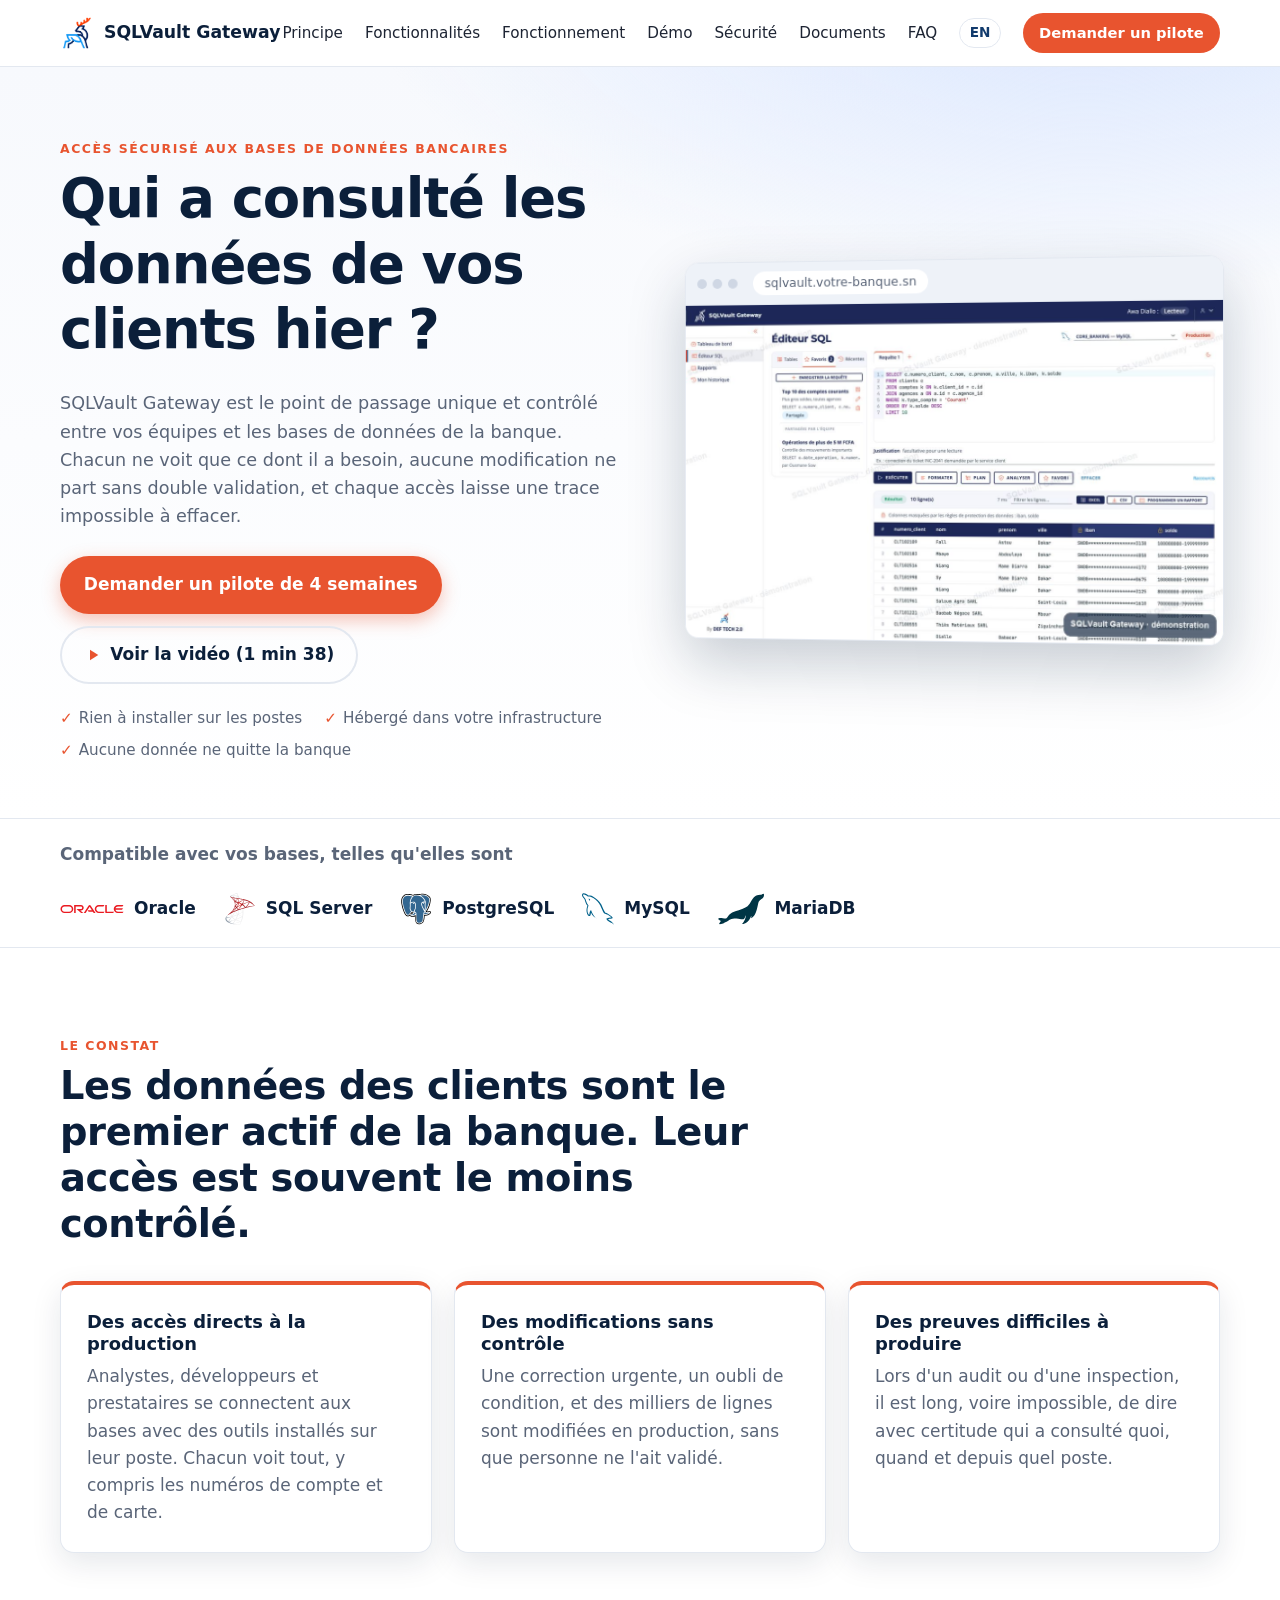
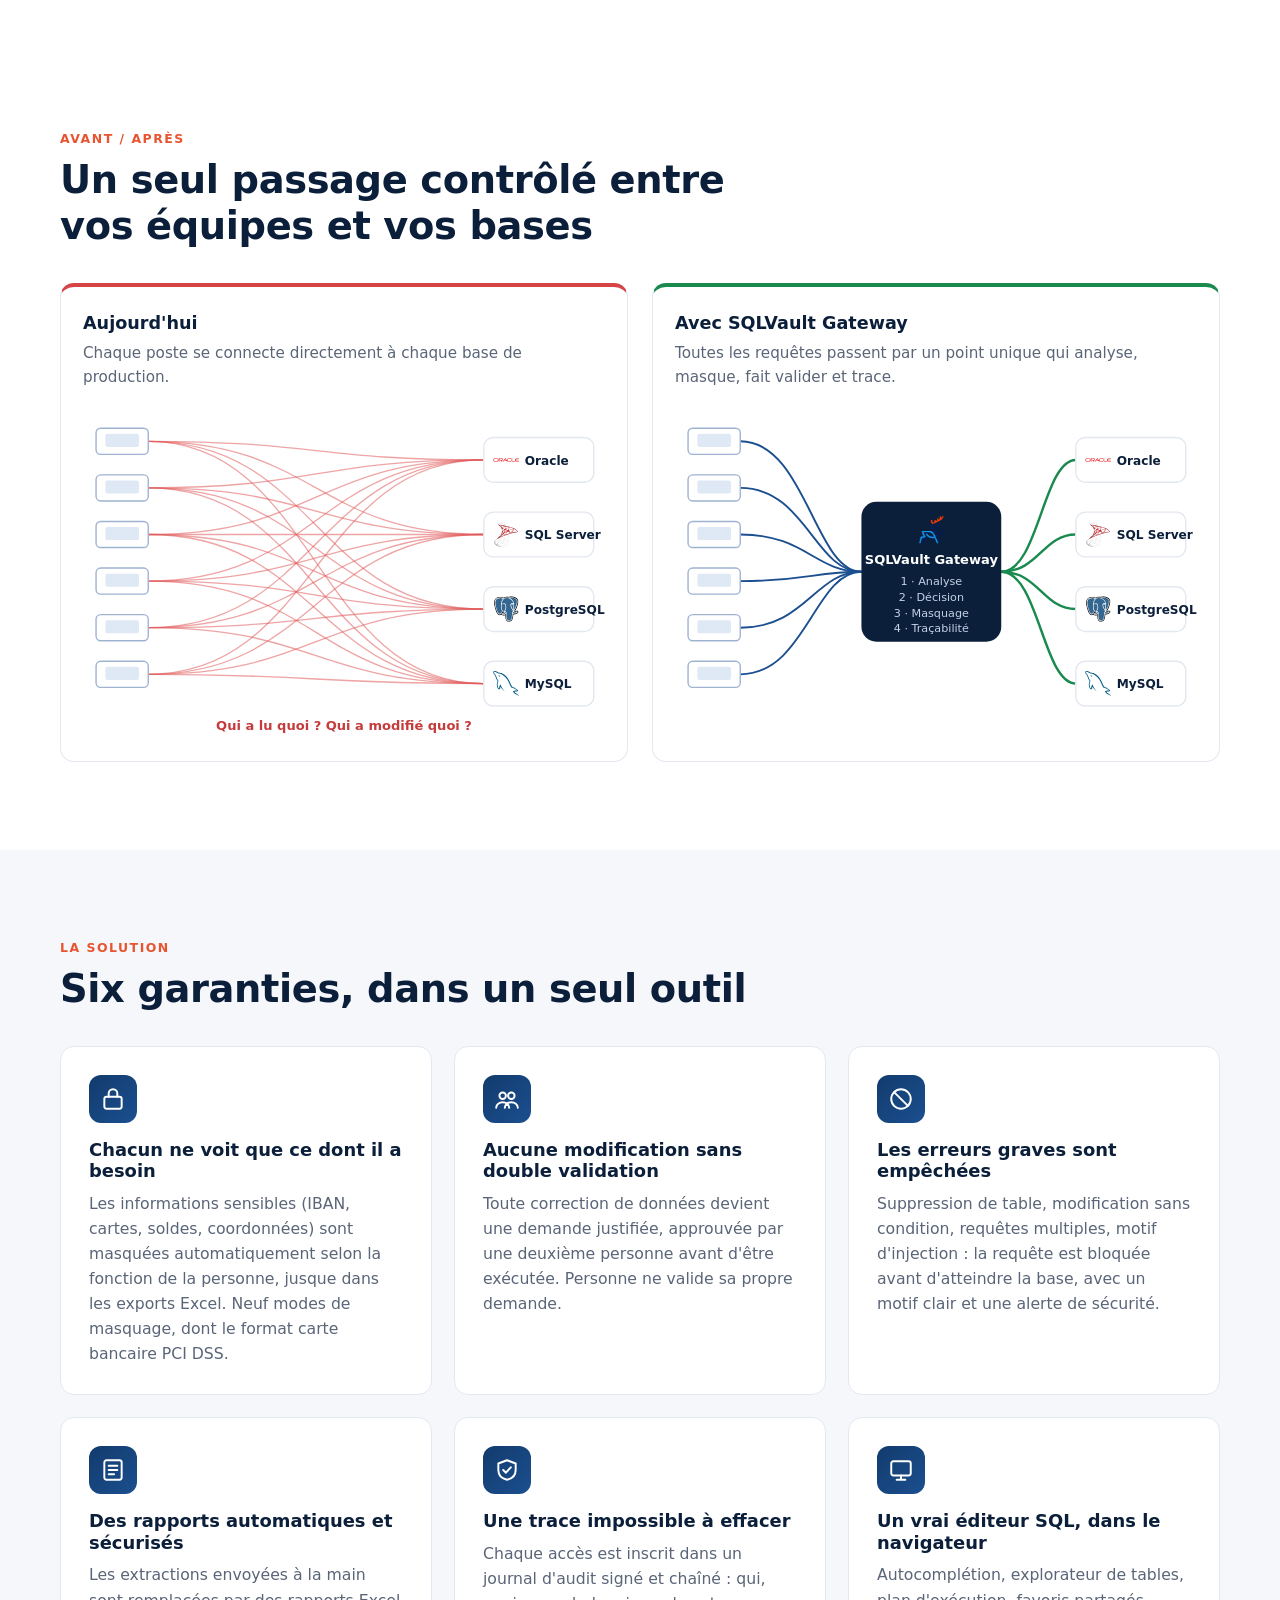
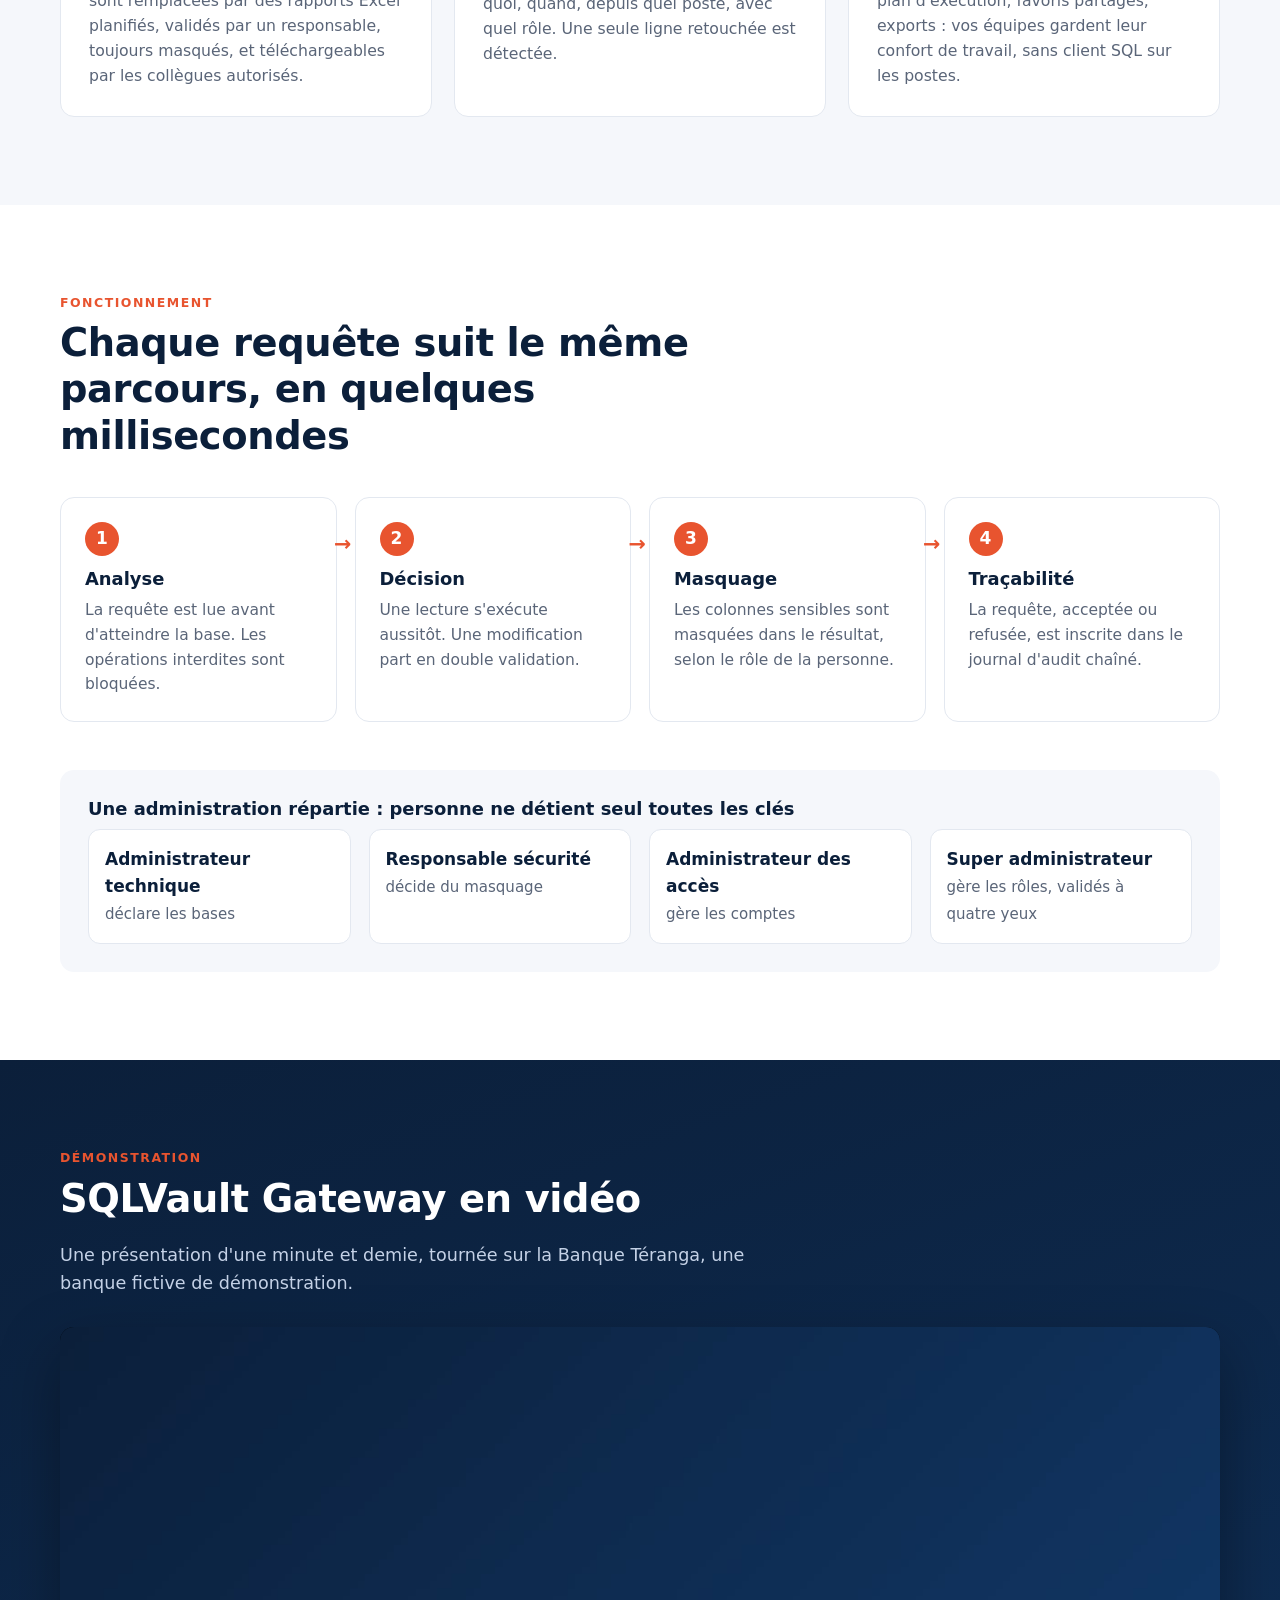
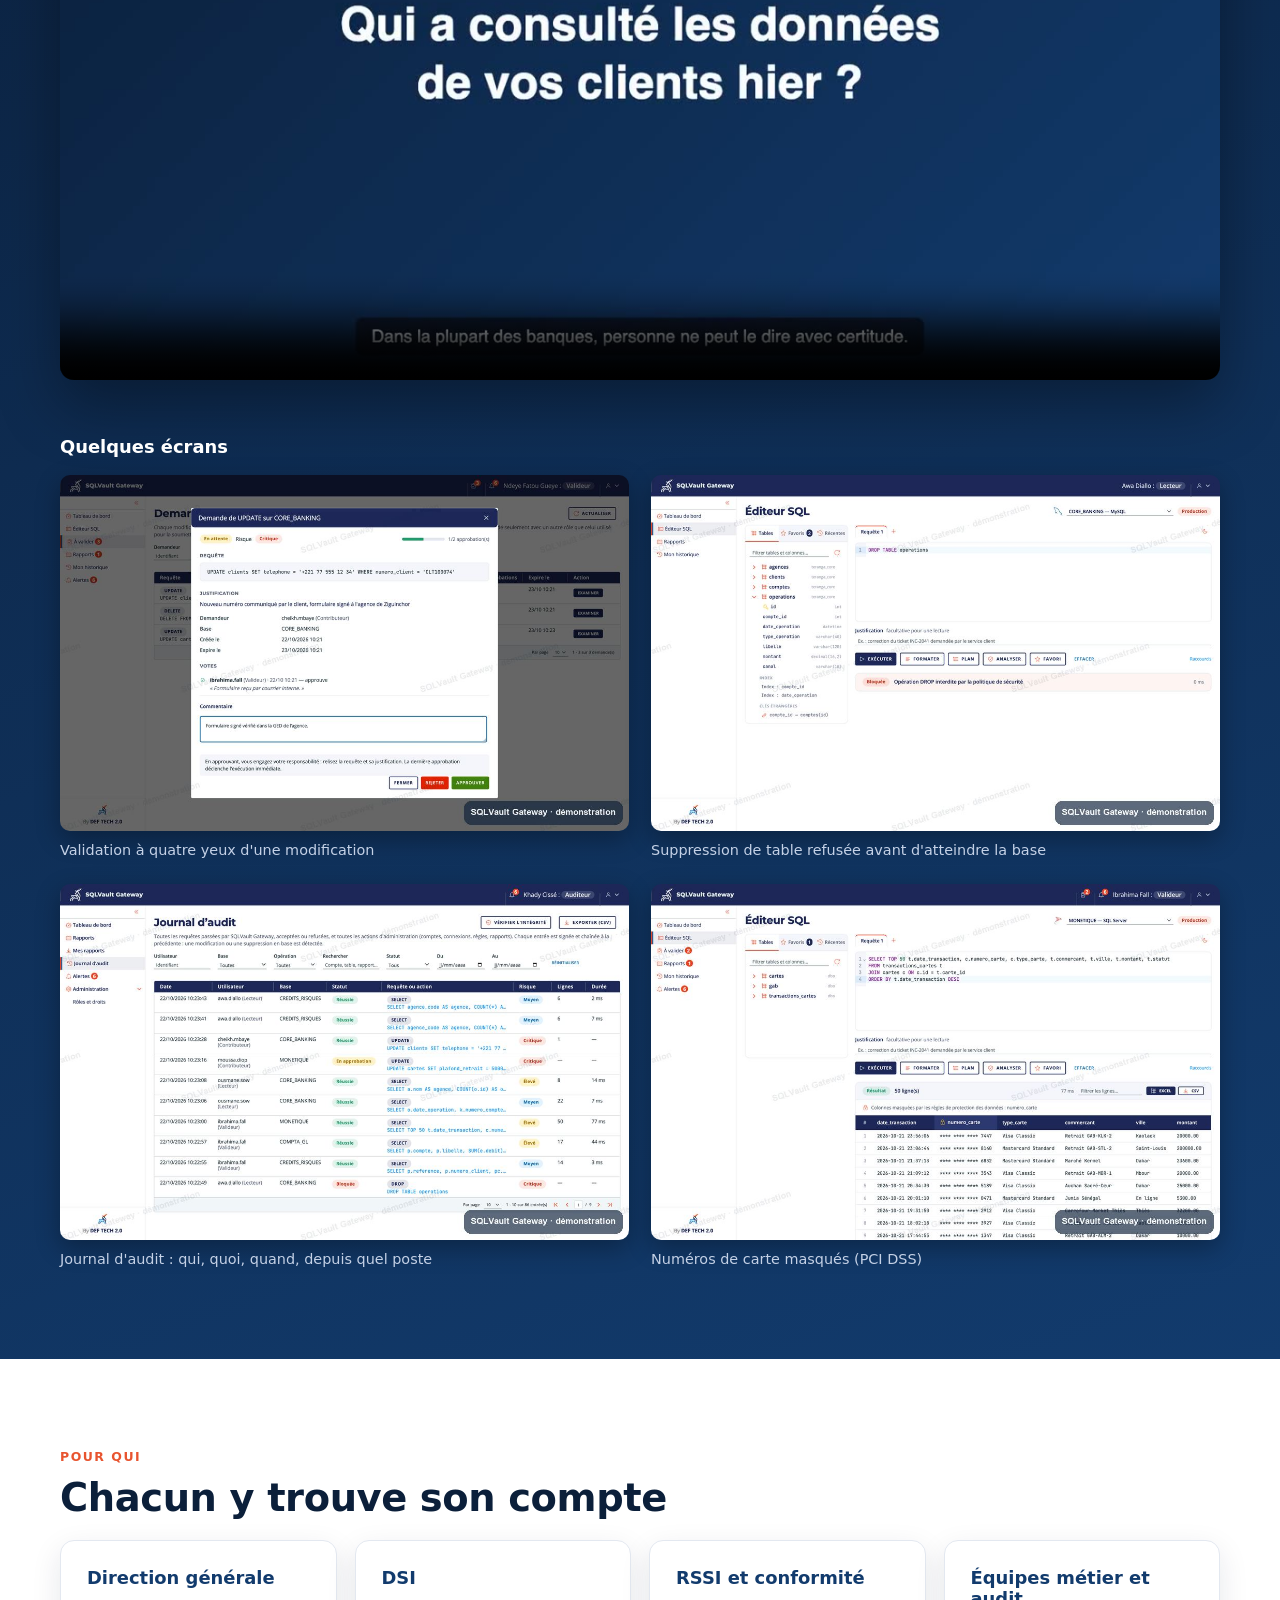
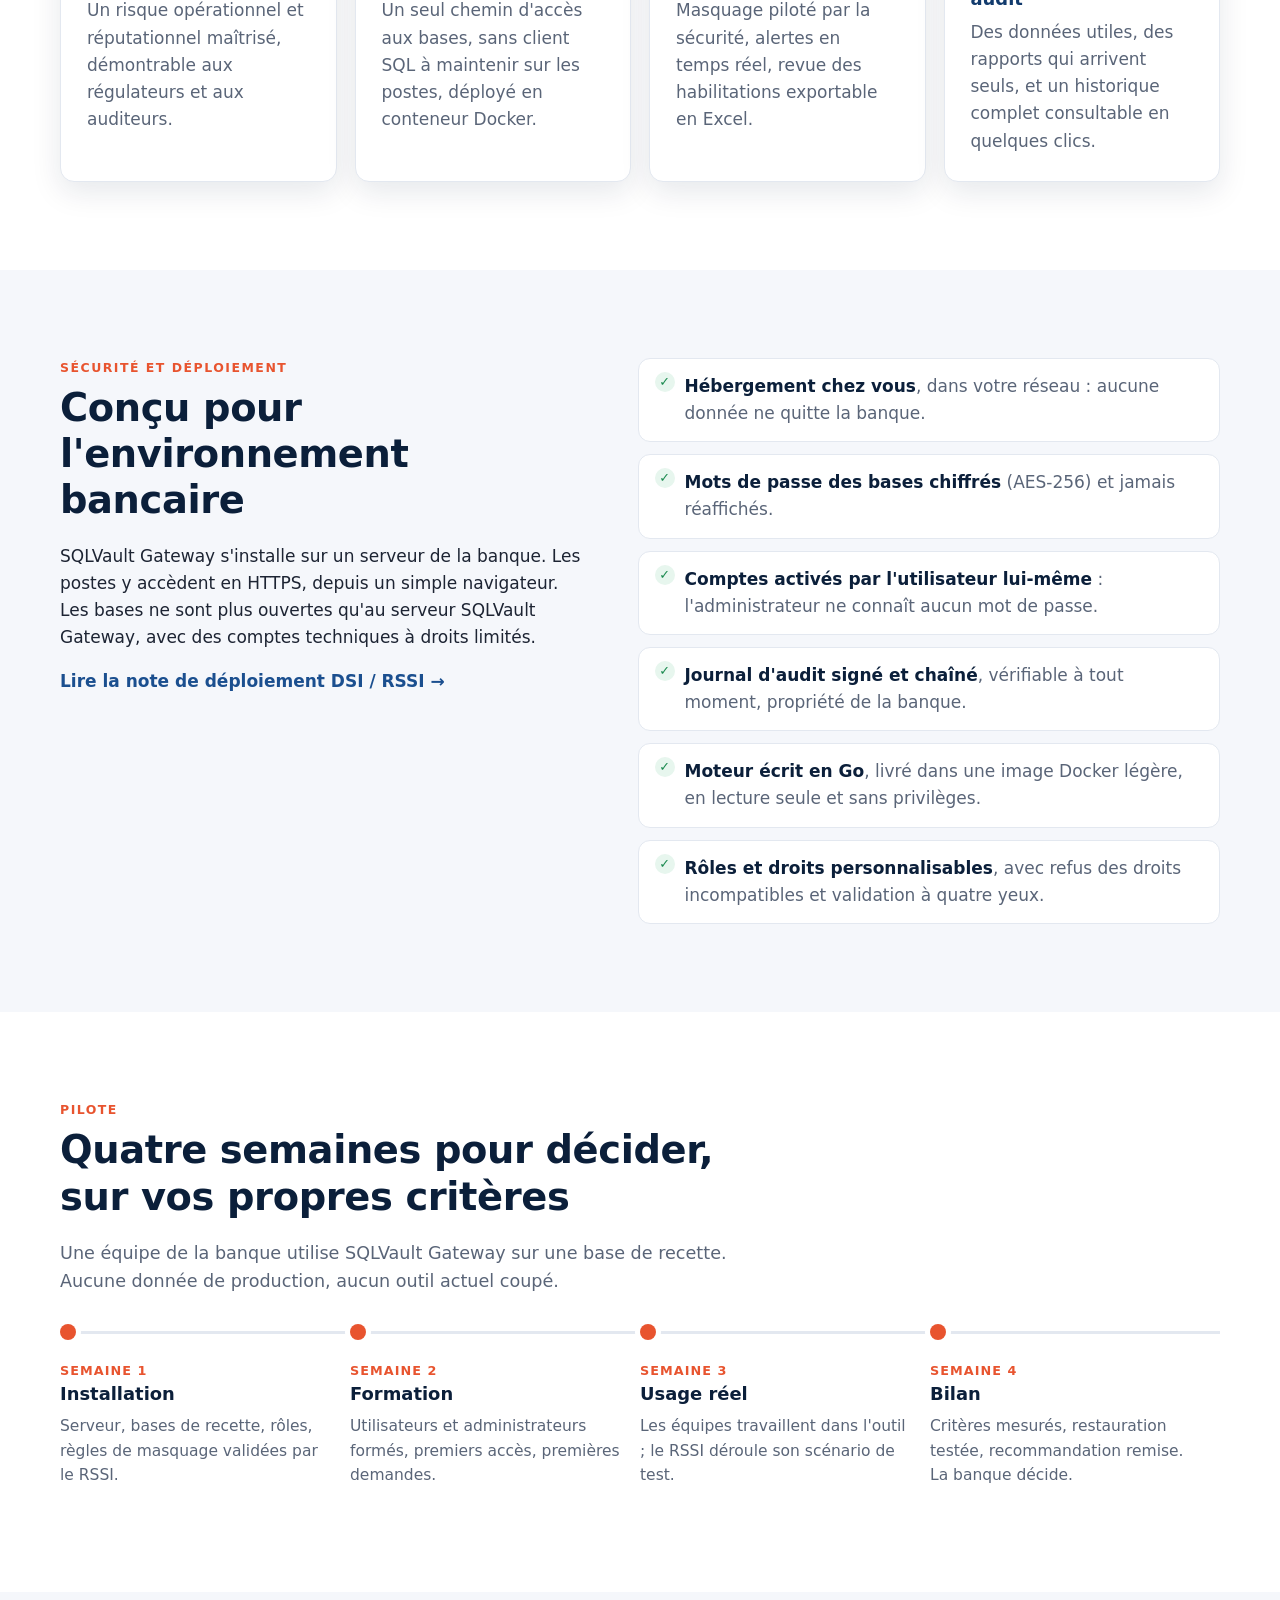
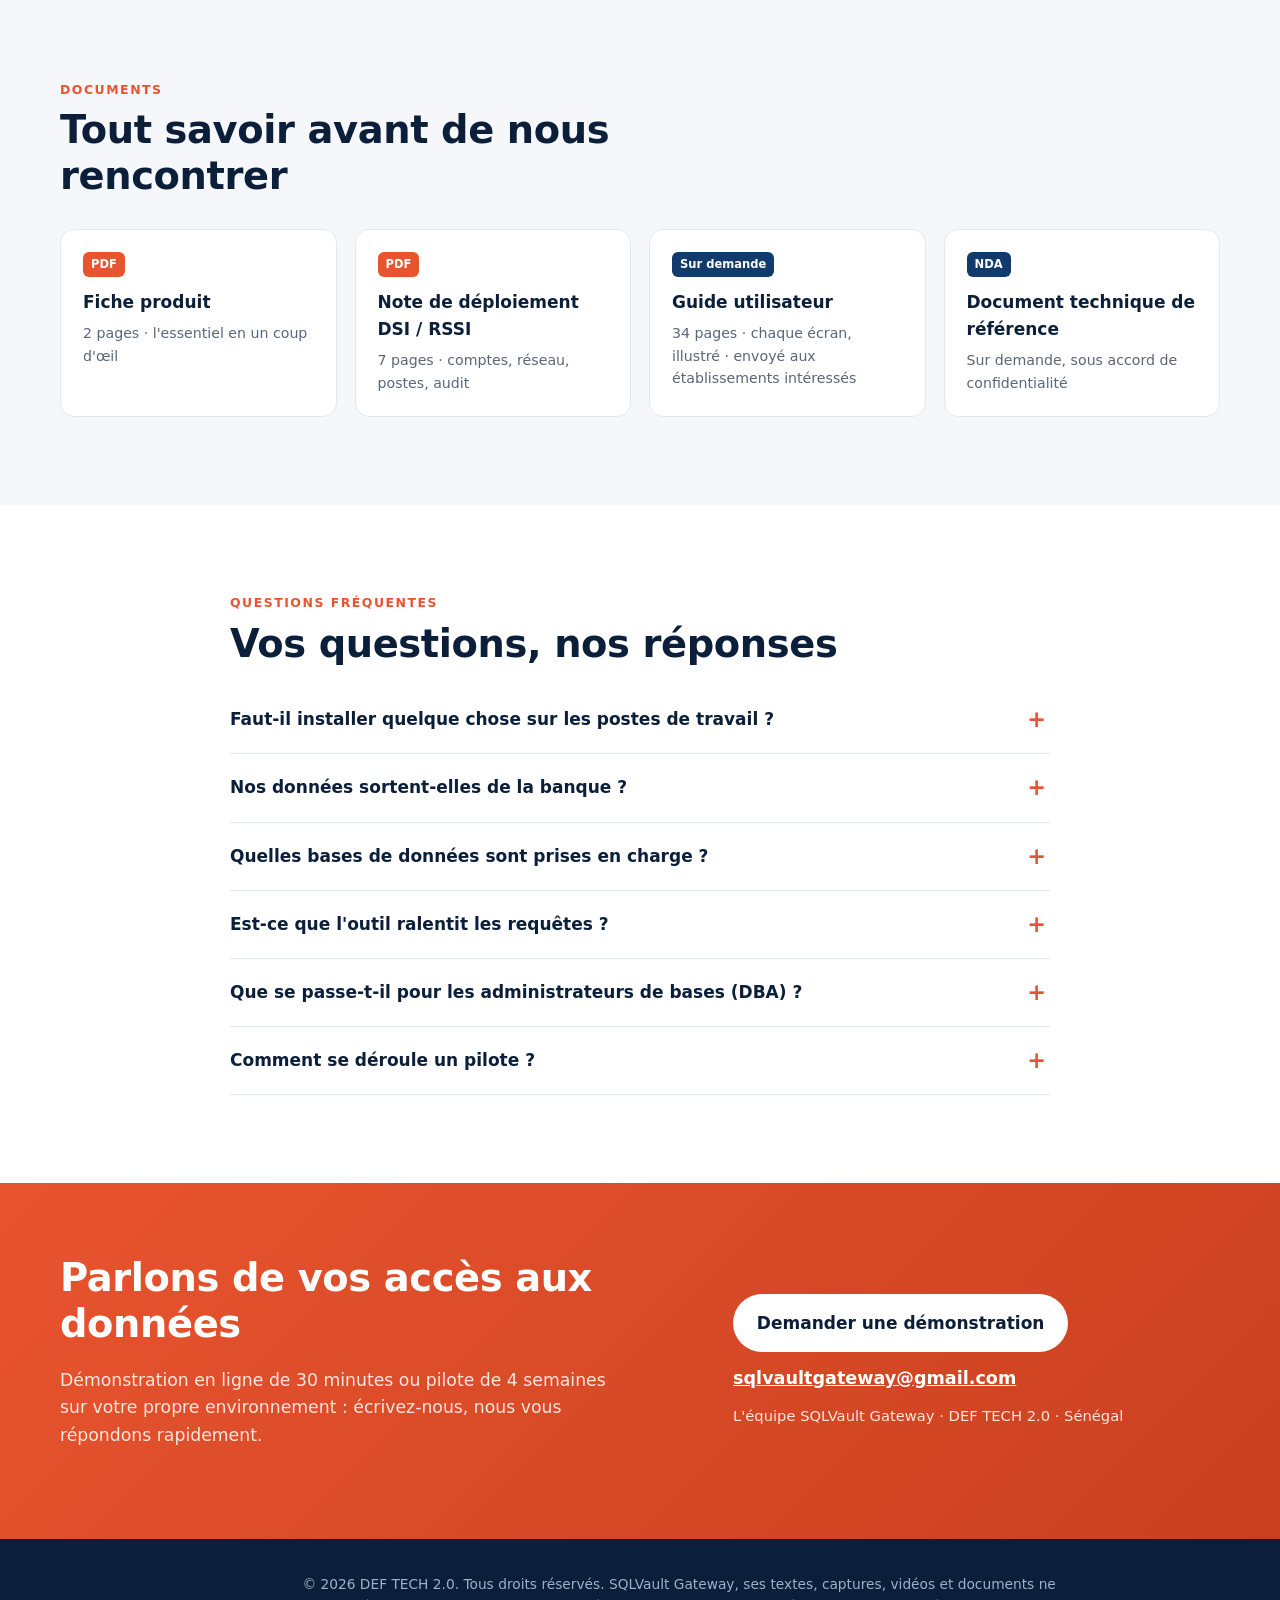
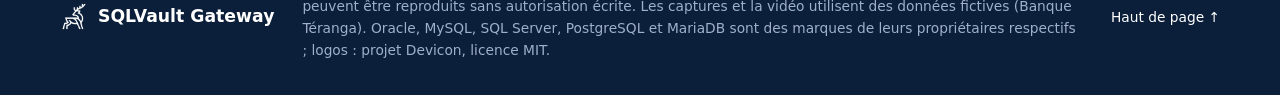
==== commit 085942de: "Add files via upload" ====
--- a/index.html
+++ b/index.html
@@ -6,6 +6,9 @@
   <title>SQLVault Gateway · Accès sécurisé aux bases de données bancaires</title>
   <meta name="description" content="SQLVault Gateway contrôle et trace chaque accès aux bases de données de la banque : données sensibles masquées, double validation des modifications, rapports automatiques et journal d'audit infalsifiable. Oracle, SQL Server, PostgreSQL, MySQL, MariaDB.">
   <link rel="canonical" href="https://sqlvaultgateway.github.io/">
+  <link rel="alternate" hreflang="fr" href="https://sqlvaultgateway.github.io/">
+  <link rel="alternate" hreflang="en" href="https://sqlvaultgateway.github.io/en/">
+  <link rel="alternate" hreflang="x-default" href="https://sqlvaultgateway.github.io/">
   <link rel="icon" href="favicon.ico">
   <meta name="theme-color" content="#0b1f3a">
   <meta property="og:type" content="website">
@@ -20,7 +23,7 @@
   <script type="application/ld+json">
   {"@context":"https://schema.org","@type":"SoftwareApplication","name":"SQLVault Gateway","applicationCategory":"SecurityApplication",
    "operatingSystem":"Linux (Docker)","description":"Passerelle d'accès sécurisé aux bases de données bancaires : masquage, double validation, rapports planifiés, journal d'audit chaîné.",
-   "publisher":{"@type":"Organization","name":"DEF TECH 2.0","email":"mbodjiousseynou94@gmail.com"},"url":"https://sqlvaultgateway.github.io/","inLanguage":"fr"}
+   "publisher":{"@type":"Organization","name":"DEF TECH 2.0","email":"sqlvaultgateway@gmail.com"},"url":"https://sqlvaultgateway.github.io/","inLanguage":"fr"}
   </script>
 </head>
 <body>
@@ -31,12 +34,14 @@
     <a class="brand" href="#haut" aria-label="SQLVault Gateway, accueil"><img src="assets/img/logo-primaire.png" alt="" width="34" height="34"><span>SQLVault Gateway</span></a>
     <button class="burger" aria-label="Ouvrir le menu" aria-expanded="false" aria-controls="menu"><span></span><span></span><span></span></button>
     <nav id="menu" aria-label="Navigation principale">
+      <a href="#architecture">Principe</a>
       <a href="#fonctions">Fonctionnalités</a>
       <a href="#fonctionnement">Fonctionnement</a>
       <a href="#demo">Démo</a>
       <a href="#securite">Sécurité</a>
       <a href="#documents">Documents</a>
       <a href="#faq">FAQ</a>
+      <a class="lang" href="en/" hreflang="en" lang="en">EN</a>
       <a class="btn btn-sm" href="#contact">Demander un pilote</a>
     </nav>
   </div>
@@ -63,7 +68,7 @@
     </div>
     <figure class="shot hero-shot">
       <div class="shot-bar"><i></i><i></i><i></i><span>sqlvault.votre-banque.sn</span></div>
-      <img src="assets/img/05-editeur-resultat-masque.jpg" alt="Éditeur SQL de SQLVault Gateway : IBAN et soldes masqués pour une analyste" width="1600" height="900">
+      <img src="assets/img/05-editeur-resultat-masque.jpg" alt="Éditeur SQL de SQLVault Gateway : IBAN et soldes masqués pour une analyste" width="1200" height="750">
     </figure>
   </div>
 </section>
@@ -104,11 +109,43 @@
   </div>
 </section>
 
+<!-- Avant / après -->
+<section class="section arch" id="architecture">
+  <div class="wrap">
+    <p class="kicker">Avant / après</p>
+    <h2>Un seul passage contrôlé entre vos équipes et vos bases</h2>
+    <div class="arch-grid">
+      <figure class="arch-panel arch-before">
+        <figcaption><strong>Aujourd'hui</strong><span>Chaque poste se connecte directement à chaque base de production.</span></figcaption>
+        <svg viewBox="0 0 560 360" role="img" aria-label="Six postes de travail reliés directement aux quatre bases de production, par une multitude de connexions croisées">
+          <g class="lines-bad"><path d="M70 40 C 250 40, 250 60, 430 60"/><path d="M70 40 C 250 40, 250 140, 430 140"/><path d="M70 40 C 250 40, 250 220, 430 220"/><path d="M70 40 C 250 40, 250 300, 430 300"/><path d="M70 90 C 250 90, 250 60, 430 60"/><path d="M70 90 C 250 90, 250 140, 430 140"/><path d="M70 90 C 250 90, 250 220, 430 220"/><path d="M70 90 C 250 90, 250 300, 430 300"/><path d="M70 140 C 250 140, 250 60, 430 60"/><path d="M70 140 C 250 140, 250 140, 430 140"/><path d="M70 140 C 250 140, 250 220, 430 220"/><path d="M70 140 C 250 140, 250 300, 430 300"/><path d="M70 190 C 250 190, 250 60, 430 60"/><path d="M70 190 C 250 190, 250 140, 430 140"/><path d="M70 190 C 250 190, 250 220, 430 220"/><path d="M70 190 C 250 190, 250 300, 430 300"/><path d="M70 240 C 250 240, 250 60, 430 60"/><path d="M70 240 C 250 240, 250 140, 430 140"/><path d="M70 240 C 250 240, 250 220, 430 220"/><path d="M70 240 C 250 240, 250 300, 430 300"/><path d="M70 290 C 250 290, 250 60, 430 60"/><path d="M70 290 C 250 290, 250 140, 430 140"/><path d="M70 290 C 250 290, 250 220, 430 220"/><path d="M70 290 C 250 290, 250 300, 430 300"/></g>
+          <g class="post"><rect x="14" y="26" width="56" height="28" rx="5"/><rect x="24" y="32" width="36" height="14" rx="2" class="screen"/></g><g class="post"><rect x="14" y="76" width="56" height="28" rx="5"/><rect x="24" y="82" width="36" height="14" rx="2" class="screen"/></g><g class="post"><rect x="14" y="126" width="56" height="28" rx="5"/><rect x="24" y="132" width="36" height="14" rx="2" class="screen"/></g><g class="post"><rect x="14" y="176" width="56" height="28" rx="5"/><rect x="24" y="182" width="36" height="14" rx="2" class="screen"/></g><g class="post"><rect x="14" y="226" width="56" height="28" rx="5"/><rect x="24" y="232" width="36" height="14" rx="2" class="screen"/></g><g class="post"><rect x="14" y="276" width="56" height="28" rx="5"/><rect x="24" y="282" width="36" height="14" rx="2" class="screen"/></g>
+          <g class="db"><rect x="430" y="36" width="118" height="48" rx="10"/><image href="assets/db/oracle.svg" x="440" y="46" width="28" height="28"/><text x="474" y="65">Oracle</text></g><g class="db"><rect x="430" y="116" width="118" height="48" rx="10"/><image href="assets/db/mssql.svg" x="440" y="126" width="28" height="28"/><text x="474" y="145">SQL Server</text></g><g class="db"><rect x="430" y="196" width="118" height="48" rx="10"/><image href="assets/db/postgresql.svg" x="440" y="206" width="28" height="28"/><text x="474" y="225">PostgreSQL</text></g><g class="db"><rect x="430" y="276" width="118" height="48" rx="10"/><image href="assets/db/mysql.svg" x="440" y="286" width="28" height="28"/><text x="474" y="305">MySQL</text></g>
+          <text x="280" y="350" text-anchor="middle" class="warn">Qui a lu quoi ? Qui a modifié quoi ?</text>
+        </svg>
+      </figure>
+      <figure class="arch-panel arch-after">
+        <figcaption><strong>Avec SQLVault Gateway</strong><span>Toutes les requêtes passent par un point unique qui analyse, masque, fait valider et trace.</span></figcaption>
+        <svg viewBox="0 0 560 360" role="img" aria-label="Six postes de travail reliés à SQLVault Gateway, seul point d'accès aux quatre bases de production">
+          <g class="lines-in"><path d="M70 40 C 140 40, 150 180, 200 180"/><path d="M70 90 C 140 90, 150 180, 200 180"/><path d="M70 140 C 140 140, 150 180, 200 180"/><path d="M70 190 C 140 190, 150 180, 200 180"/><path d="M70 240 C 140 240, 150 180, 200 180"/><path d="M70 290 C 140 290, 150 180, 200 180"/></g>
+          <g class="lines-out"><path d="M350 180 C 390 180, 395 60, 430 60"/><path d="M350 180 C 390 180, 395 140, 430 140"/><path d="M350 180 C 390 180, 395 220, 430 220"/><path d="M350 180 C 390 180, 395 300, 430 300"/></g>
+          <g class="post"><rect x="14" y="26" width="56" height="28" rx="5"/><rect x="24" y="32" width="36" height="14" rx="2" class="screen"/></g><g class="post"><rect x="14" y="76" width="56" height="28" rx="5"/><rect x="24" y="82" width="36" height="14" rx="2" class="screen"/></g><g class="post"><rect x="14" y="126" width="56" height="28" rx="5"/><rect x="24" y="132" width="36" height="14" rx="2" class="screen"/></g><g class="post"><rect x="14" y="176" width="56" height="28" rx="5"/><rect x="24" y="182" width="36" height="14" rx="2" class="screen"/></g><g class="post"><rect x="14" y="226" width="56" height="28" rx="5"/><rect x="24" y="232" width="36" height="14" rx="2" class="screen"/></g><g class="post"><rect x="14" y="276" width="56" height="28" rx="5"/><rect x="24" y="282" width="36" height="14" rx="2" class="screen"/></g>
+          <g class="db"><rect x="430" y="36" width="118" height="48" rx="10"/><image href="assets/db/oracle.svg" x="440" y="46" width="28" height="28"/><text x="474" y="65">Oracle</text></g><g class="db"><rect x="430" y="116" width="118" height="48" rx="10"/><image href="assets/db/mssql.svg" x="440" y="126" width="28" height="28"/><text x="474" y="145">SQL Server</text></g><g class="db"><rect x="430" y="196" width="118" height="48" rx="10"/><image href="assets/db/postgresql.svg" x="440" y="206" width="28" height="28"/><text x="474" y="225">PostgreSQL</text></g><g class="db"><rect x="430" y="276" width="118" height="48" rx="10"/><image href="assets/db/mysql.svg" x="440" y="286" width="28" height="28"/><text x="474" y="305">MySQL</text></g>
+          <g class="gw"><rect x="200" y="105" width="150" height="150" rx="16"/><image href="assets/img/logo-primaire.png" x="257" y="117" width="36" height="36"/>
+            <text x="275" y="172" text-anchor="middle" class="gw-name">SQLVault Gateway</text>
+            <text x="275" y="194" text-anchor="middle" class="gw-step">1 · Analyse</text><text x="275" y="211" text-anchor="middle" class="gw-step">2 · Décision</text>
+            <text x="275" y="228" text-anchor="middle" class="gw-step">3 · Masquage</text><text x="275" y="245" text-anchor="middle" class="gw-step">4 · Traçabilité</text></g>
+        </svg>
+      </figure>
+    </div>
+  </div>
+</section>
+
 <!-- Fonctionnalités -->
 <section class="section alt" id="fonctions">
   <div class="wrap">
     <p class="kicker">La solution</p>
-    <h2>Cinq garanties, dans un seul outil</h2>
+    <h2>Six garanties, dans un seul outil</h2>
     <div class="features">
       <article class="feature">
         <span class="ico"><svg viewBox="0 0 24 24"><rect x="4" y="10" width="16" height="11" rx="2"/><path d="M8 10V7a4 4 0 0 1 8 0v3"/></svg></span>
@@ -181,12 +218,10 @@
     </div>
     <h3 class="gal-title">Quelques écrans</h3>
     <div class="gallery">
-      <figure><button data-full="assets/img/19-examen-demande.jpg"><img loading="lazy" src="assets/img/19-examen-demande.jpg" alt="Examen d'une demande de modification par un valideur" width="1600" height="900"></button><figcaption>Validation à quatre yeux d'une modification</figcaption></figure>
-      <figure><button data-full="assets/img/11-requete-bloquee.jpg"><img loading="lazy" src="assets/img/11-requete-bloquee.jpg" alt="Suppression de table refusée par la politique de sécurité" width="1600" height="900"></button><figcaption>Suppression de table refusée avant d'atteindre la base</figcaption></figure>
-      <figure><button data-full="assets/img/26-journal-audit.jpg"><img loading="lazy" src="assets/img/26-journal-audit.jpg" alt="Journal d'audit vu par une auditrice" width="1600" height="900"></button><figcaption>Journal d'audit : qui, quoi, quand, depuis quel poste</figcaption></figure>
-      <figure><button data-full="assets/img/27-integrite.jpg"><img loading="lazy" src="assets/img/27-integrite.jpg" alt="Vérification d'intégrité du journal d'audit" width="1600" height="900"></button><figcaption>Vérification d'intégrité du journal</figcaption></figure>
-      <figure><button data-full="assets/img/21-rapport-formulaire.jpg"><img loading="lazy" src="assets/img/21-rapport-formulaire.jpg" alt="Programmation d'un rapport avec aperçu masqué" width="1600" height="900"></button><figcaption>Rapport planifié, aperçu déjà masqué</figcaption></figure>
-      <figure><button data-full="assets/img/12c-sqlserver-monetique.jpg"><img loading="lazy" src="assets/img/12c-sqlserver-monetique.jpg" alt="Numéros de carte masqués sur SQL Server" width="1600" height="900"></button><figcaption>Numéros de carte masqués (PCI DSS)</figcaption></figure>
+      <figure><button data-full="assets/img/19-examen-demande.jpg"><img loading="lazy" src="assets/img/19-examen-demande.jpg" alt="Examen d'une demande de modification par un valideur" width="1100" height="688"></button><figcaption>Validation à quatre yeux d'une modification</figcaption></figure>
+      <figure><button data-full="assets/img/11-requete-bloquee.jpg"><img loading="lazy" src="assets/img/11-requete-bloquee.jpg" alt="Suppression de table refusée par la politique de sécurité" width="1100" height="688"></button><figcaption>Suppression de table refusée avant d'atteindre la base</figcaption></figure>
+      <figure><button data-full="assets/img/26-journal-audit.jpg"><img loading="lazy" src="assets/img/26-journal-audit.jpg" alt="Journal d'audit vu par une auditrice" width="1100" height="688"></button><figcaption>Journal d'audit : qui, quoi, quand, depuis quel poste</figcaption></figure>
+      <figure><button data-full="assets/img/12c-sqlserver-monetique.jpg"><img loading="lazy" src="assets/img/12c-sqlserver-monetique.jpg" alt="Numéros de carte masqués sur SQL Server" width="1100" height="688"></button><figcaption>Numéros de carte masqués (PCI DSS)</figcaption></figure>
     </div>
   </div>
 </section>
@@ -248,8 +283,8 @@
     <div class="docs">
       <a class="doc" href="assets/docs/SQLVault-Gateway-Fiche-produit.pdf"><span class="pdf">PDF</span><strong>Fiche produit</strong><small>2 pages · l'essentiel en un coup d'œil</small></a>
       <a class="doc" href="assets/docs/SQLVault-Gateway-Note-DSI-RSSI.pdf"><span class="pdf">PDF</span><strong>Note de déploiement DSI / RSSI</strong><small>7 pages · comptes, réseau, postes, audit</small></a>
-      <a class="doc doc-ask" href="mailto:mbodjiousseynou94@gmail.com?subject=Demande%20du%20guide%20utilisateur%20SQLVault%20Gateway"><span class="pdf">Sur demande</span><strong>Guide utilisateur</strong><small>34 pages · chaque écran, illustré · envoyé aux établissements intéressés</small></a>
-      <a class="doc doc-ask" href="mailto:mbodjiousseynou94@gmail.com?subject=Demande%20du%20document%20technique%20SQLVault%20Gateway"><span class="pdf">NDA</span><strong>Document technique de référence</strong><small>Sur demande, sous accord de confidentialité</small></a>
+      <a class="doc doc-ask" href="mailto:sqlvaultgateway@gmail.com?subject=Demande%20du%20guide%20utilisateur%20SQLVault%20Gateway"><span class="pdf">Sur demande</span><strong>Guide utilisateur</strong><small>34 pages · chaque écran, illustré · envoyé aux établissements intéressés</small></a>
+      <a class="doc doc-ask" href="mailto:sqlvaultgateway@gmail.com?subject=Demande%20du%20document%20technique%20SQLVault%20Gateway"><span class="pdf">NDA</span><strong>Document technique de référence</strong><small>Sur demande, sous accord de confidentialité</small></a>
     </div>
   </div>
 </section>
@@ -276,9 +311,9 @@
       <p>Démonstration en ligne de 30 minutes ou pilote de 4 semaines sur votre propre environnement : écrivez-nous, nous vous répondons rapidement.</p>
     </div>
     <div class="contact-box">
-      <a class="btn btn-light" href="mailto:mbodjiousseynou94@gmail.com?subject=Demande%20de%20d%C3%A9monstration%20SQLVault%20Gateway">Demander une démonstration</a>
-      <a class="mail" href="mailto:mbodjiousseynou94@gmail.com">mbodjiousseynou94@gmail.com</a>
-      <span>Ousseynou MBODJI, CTO · DEF TECH 2.0 · Sénégal</span>
+      <a class="btn btn-light" href="mailto:sqlvaultgateway@gmail.com?subject=Demande%20de%20d%C3%A9monstration%20SQLVault%20Gateway">Demander une démonstration</a>
+      <a class="mail" href="mailto:sqlvaultgateway@gmail.com">sqlvaultgateway@gmail.com</a>
+      <span>L'équipe SQLVault Gateway · DEF TECH 2.0 · Sénégal</span>
     </div>
   </div>
 </section>
--- a/assets/style.css
+++ b/assets/style.css
@@ -93,7 +93,7 @@
 .video { margin: 30px 0 56px; border-radius: var(--radius); overflow: hidden; box-shadow: 0 24px 60px rgba(0, 0, 0, .35); background: #000; aspect-ratio: 16 / 9; }
 .video video { width: 100%; height: 100%; display: block; }
 .gal-title { margin-bottom: 18px; }
-.gallery { display: grid; grid-template-columns: repeat(3, 1fr); gap: 18px; }
+.gallery { display: grid; grid-template-columns: repeat(2, 1fr); gap: 22px; }
 .gallery figure { margin: 0; }
 .gallery button { padding: 0; border: 0; background: none; cursor: zoom-in; border-radius: 10px; overflow: hidden; display: block; width: 100%; box-shadow: 0 8px 24px rgba(0, 0, 0, .3); }
 .gallery img { transition: transform .3s; } .gallery button:hover img { transform: scale(1.03); }
@@ -173,3 +173,26 @@
   .cta .btn { width: 100%; justify-content: center; }
   .engines ul { gap: 16px 22px; }
 }
+
+/* Schéma avant / après */
+.arch-grid { display: grid; grid-template-columns: 1fr 1fr; gap: 24px; margin-top: 34px; }
+.arch-panel { margin: 0; background: #fff; border: 1px solid var(--line); border-radius: var(--radius); padding: 22px; min-width: 0; }
+.arch-panel figcaption { display: flex; flex-direction: column; gap: 4px; margin-bottom: 14px; }
+.arch-panel figcaption strong { color: var(--navy); font-size: 1.1rem; }
+.arch-panel figcaption span { color: var(--muted); font-size: .95rem; }
+.arch-before { border-top: 4px solid #d64545; } .arch-after { border-top: 4px solid #1a8a4f; }
+.arch svg { width: 100%; height: auto; display: block; font-family: inherit; }
+.arch .lines-bad path { fill: none; stroke: #e05a5a; stroke-width: 1.4; opacity: .55; }
+.arch .lines-in path { fill: none; stroke: var(--blue-2); stroke-width: 2; }
+.arch .lines-out path { fill: none; stroke: #1a8a4f; stroke-width: 2.6; }
+.arch .post rect { fill: #fff; stroke: #9fb3d1; stroke-width: 1.5; } .arch .post .screen { fill: #dfe8f5; stroke: none; }
+.arch .db rect { fill: #fff; stroke: var(--line); stroke-width: 1.5; }
+.arch .db text { font-size: 13px; font-weight: 700; fill: var(--navy); }
+.arch .gw rect { fill: var(--navy); }
+.arch .gw-name { fill: #fff; font-size: 14px; font-weight: 800; }
+.arch .gw-step { fill: #c4d1e6; font-size: 12px; }
+.arch .warn { fill: #c43c3c; font-size: 14px; font-weight: 700; }
+@media (max-width: 980px) { .arch-grid { grid-template-columns: 1fr; } }
+.nav nav a.lang { font-weight: 700; font-size: .85rem; color: var(--blue); border: 1.5px solid var(--line); border-radius: 999px; padding: .25em .7em; text-decoration: none; }
+.nav nav a.lang:hover { border-color: var(--orange); color: var(--orange); }
+@media (max-width: 980px) { .nav nav a.lang { align-self: flex-start; margin-top: 10px; border-bottom: 1.5px solid var(--line); } }
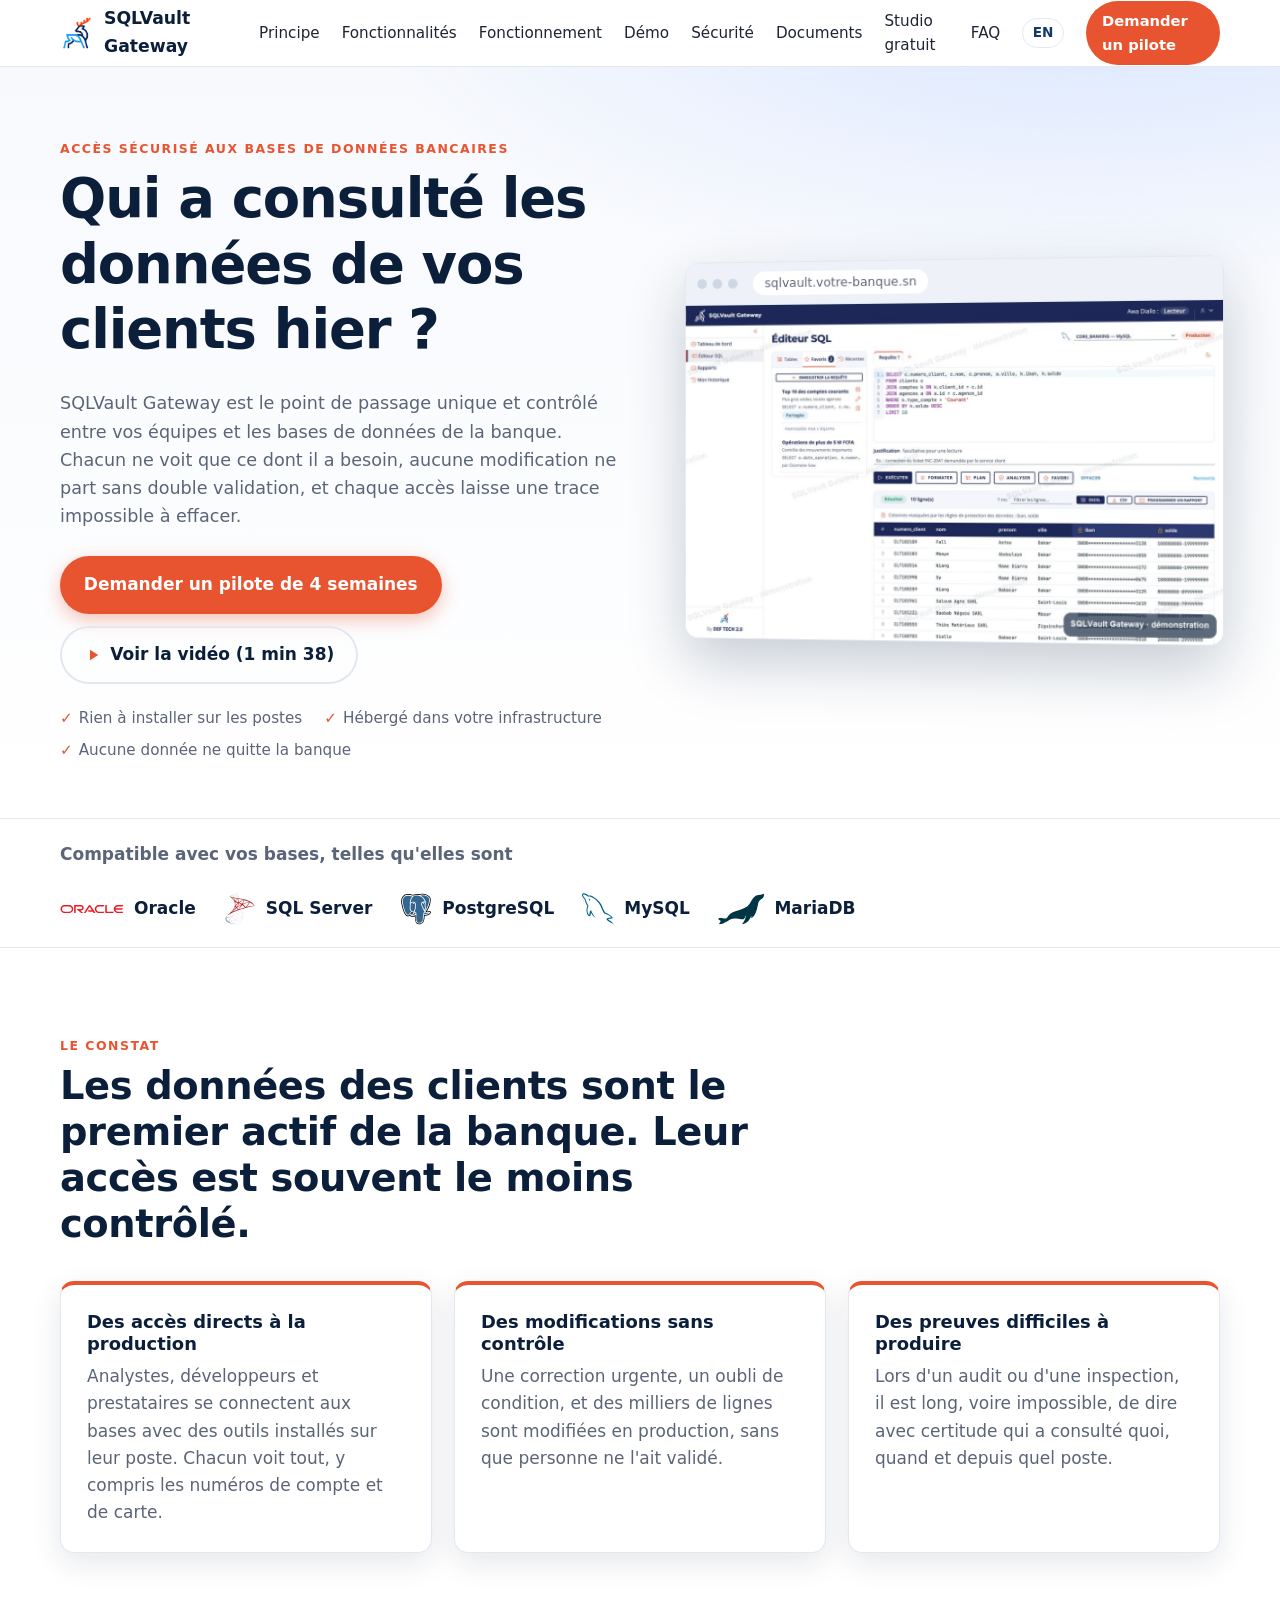
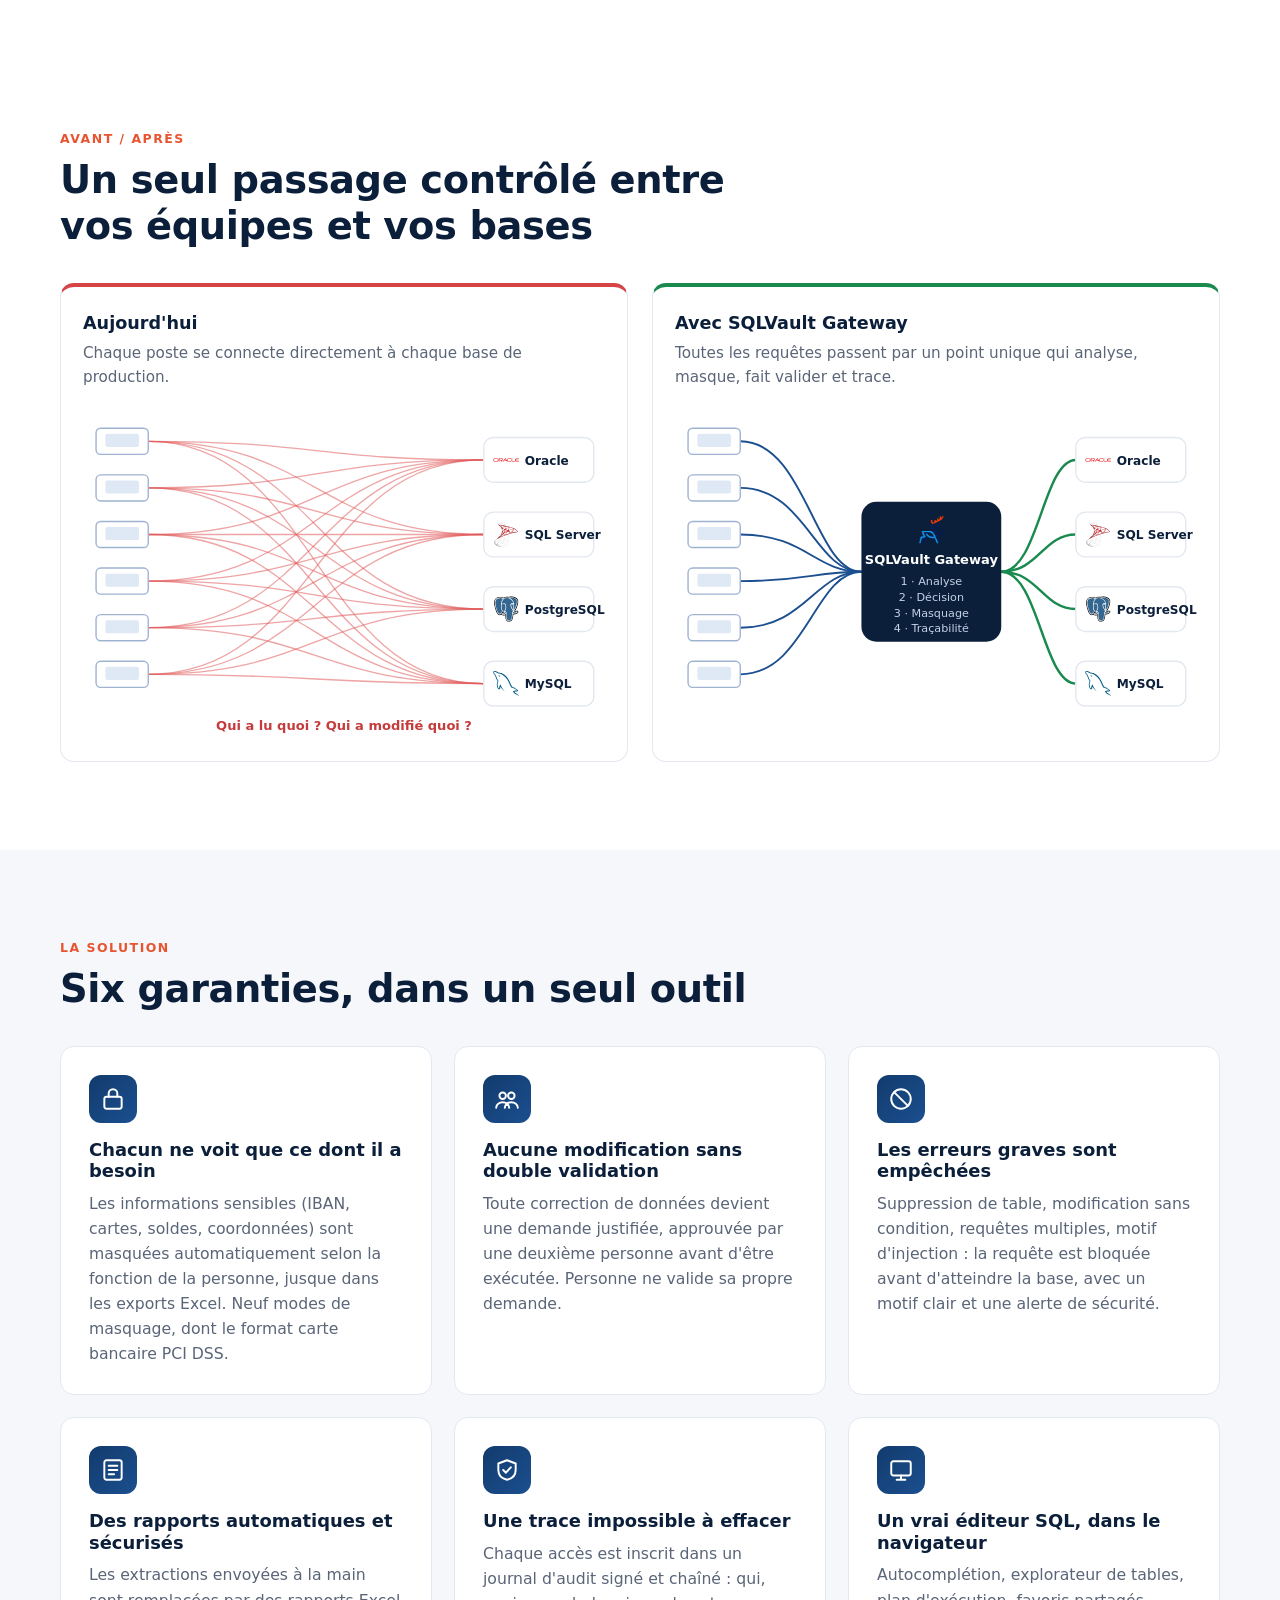
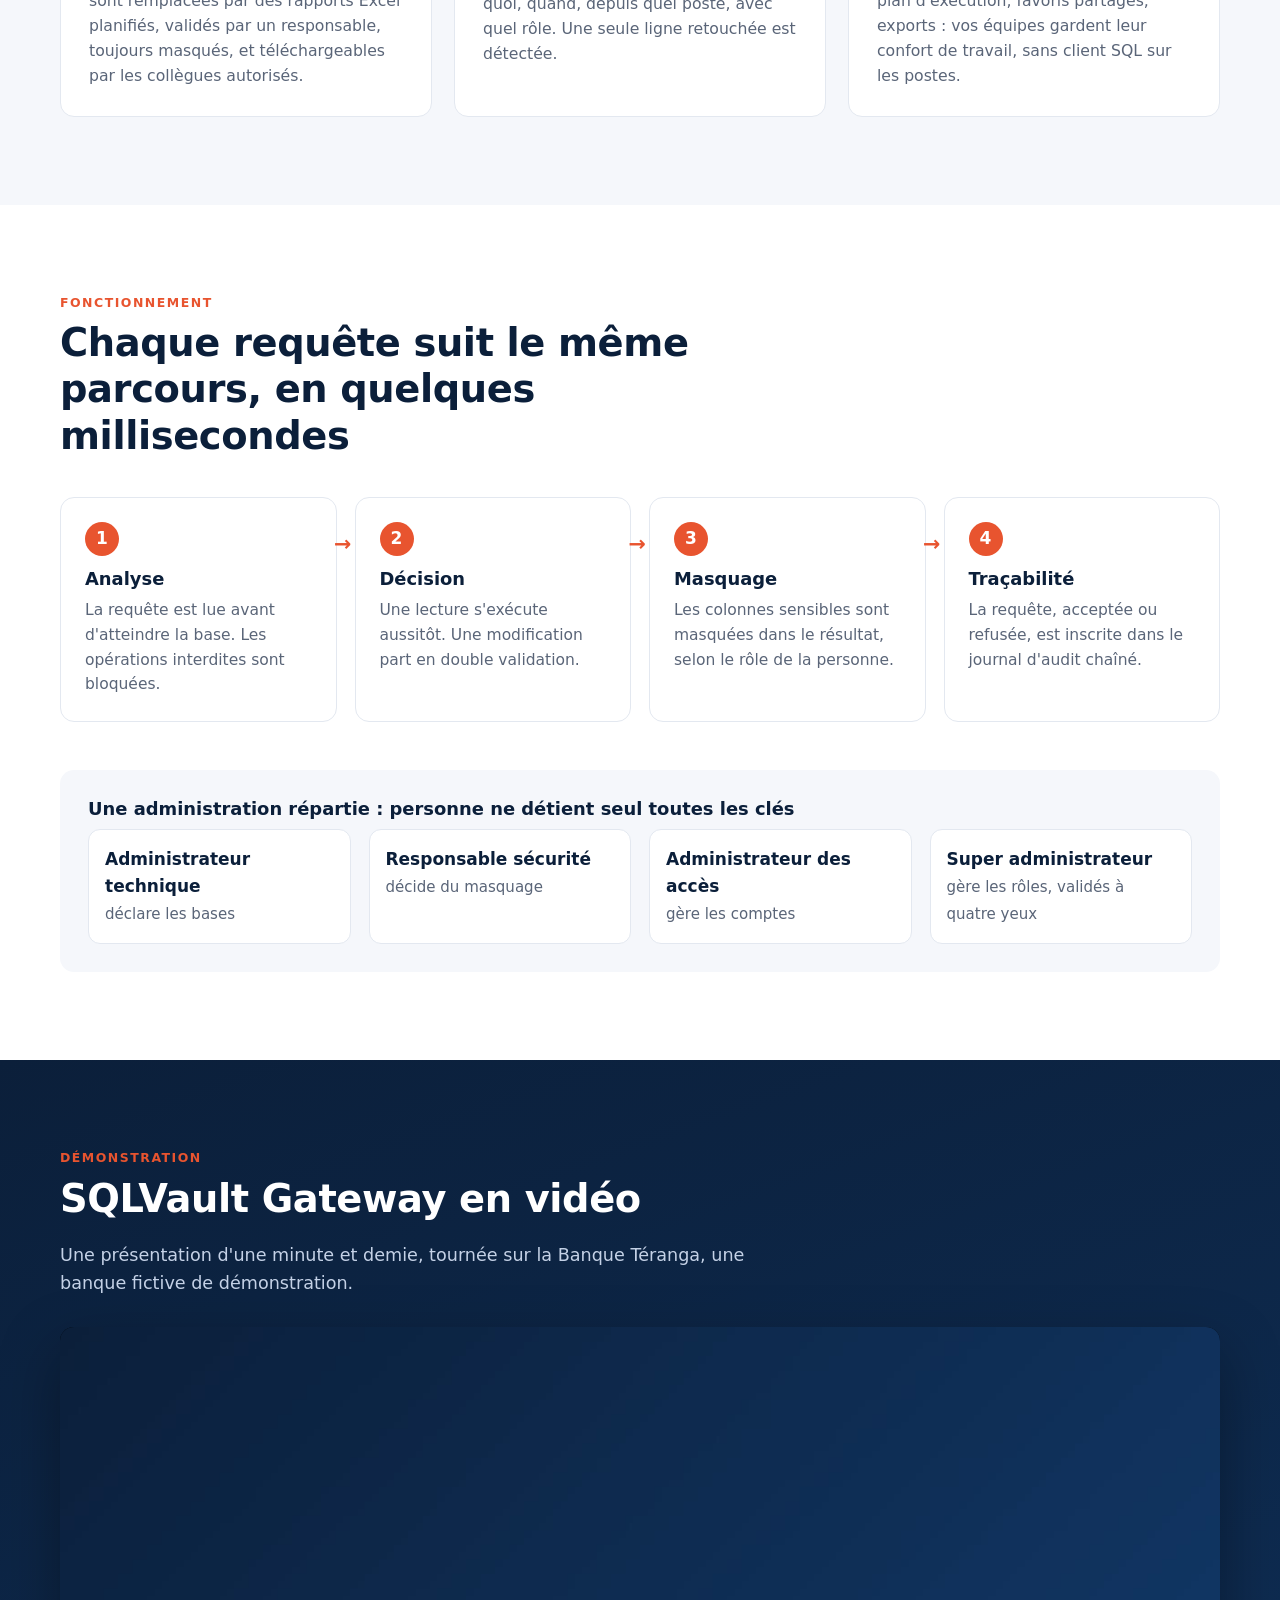
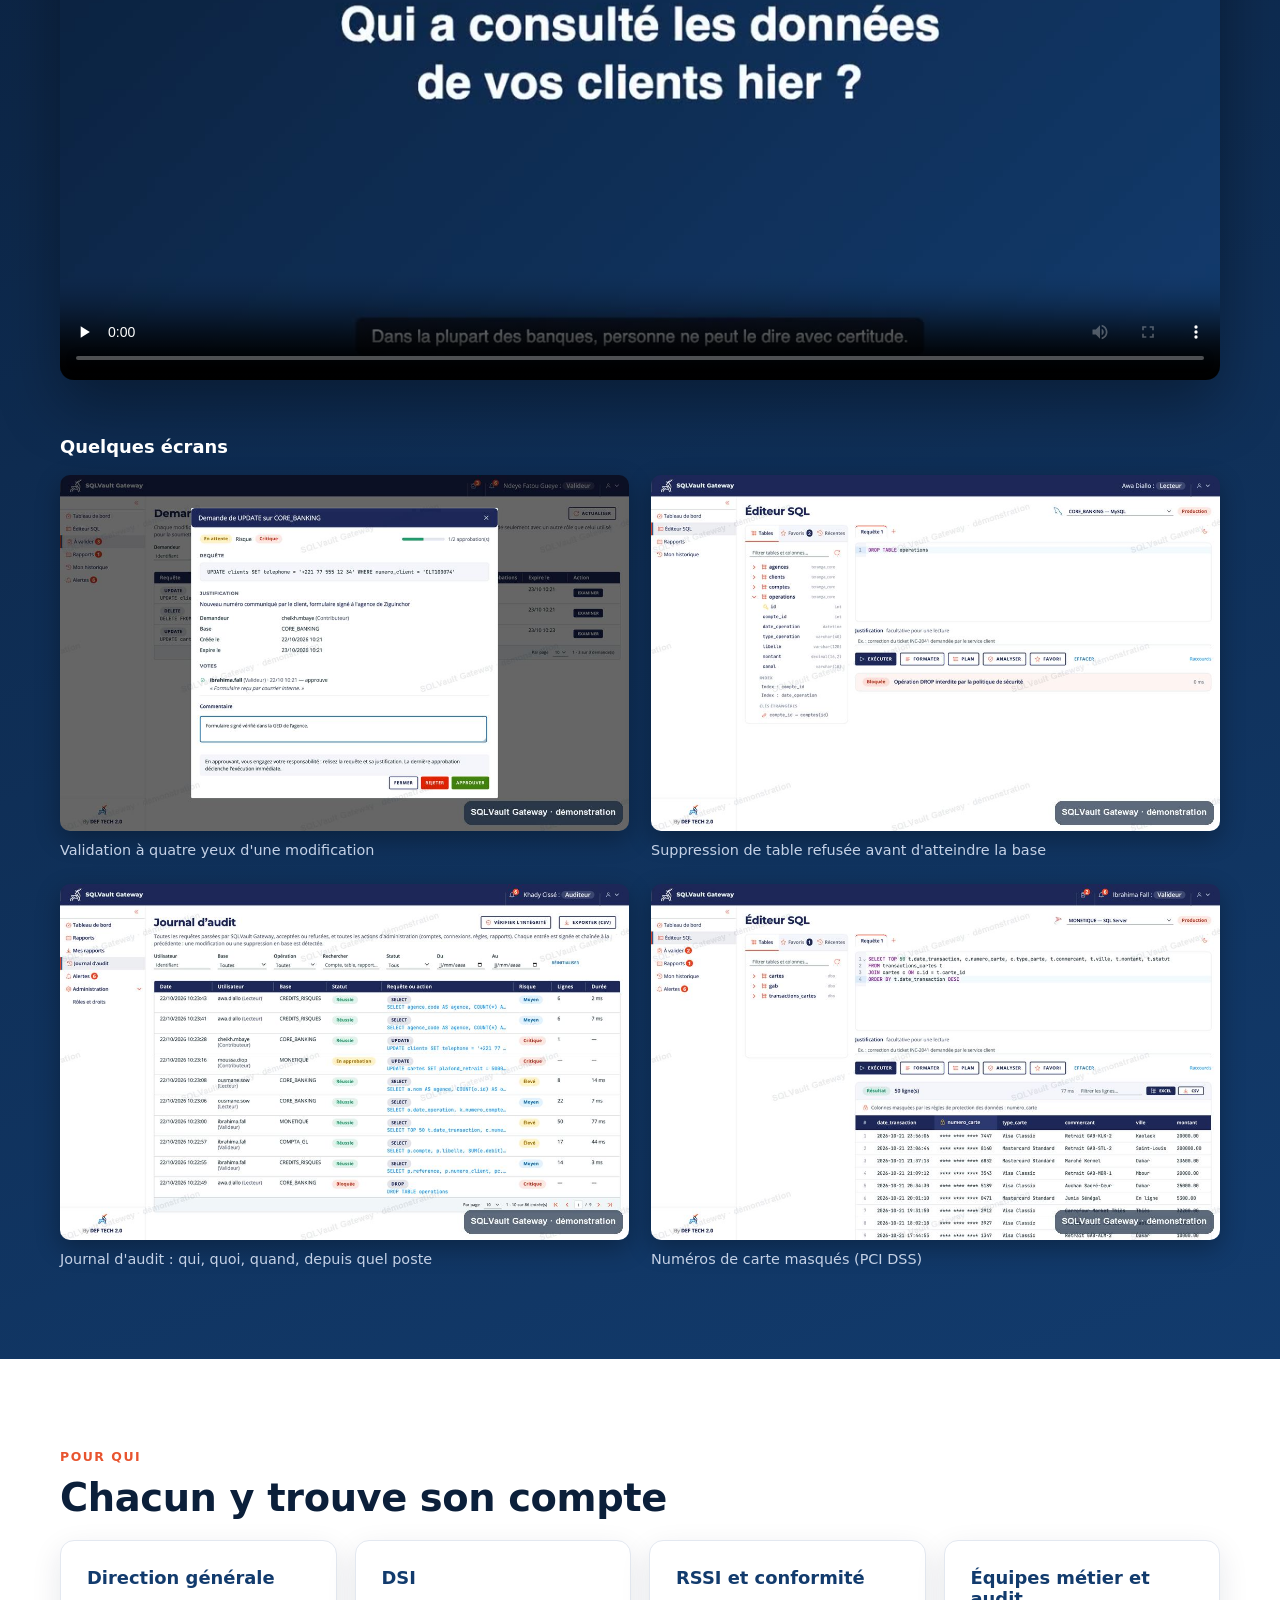
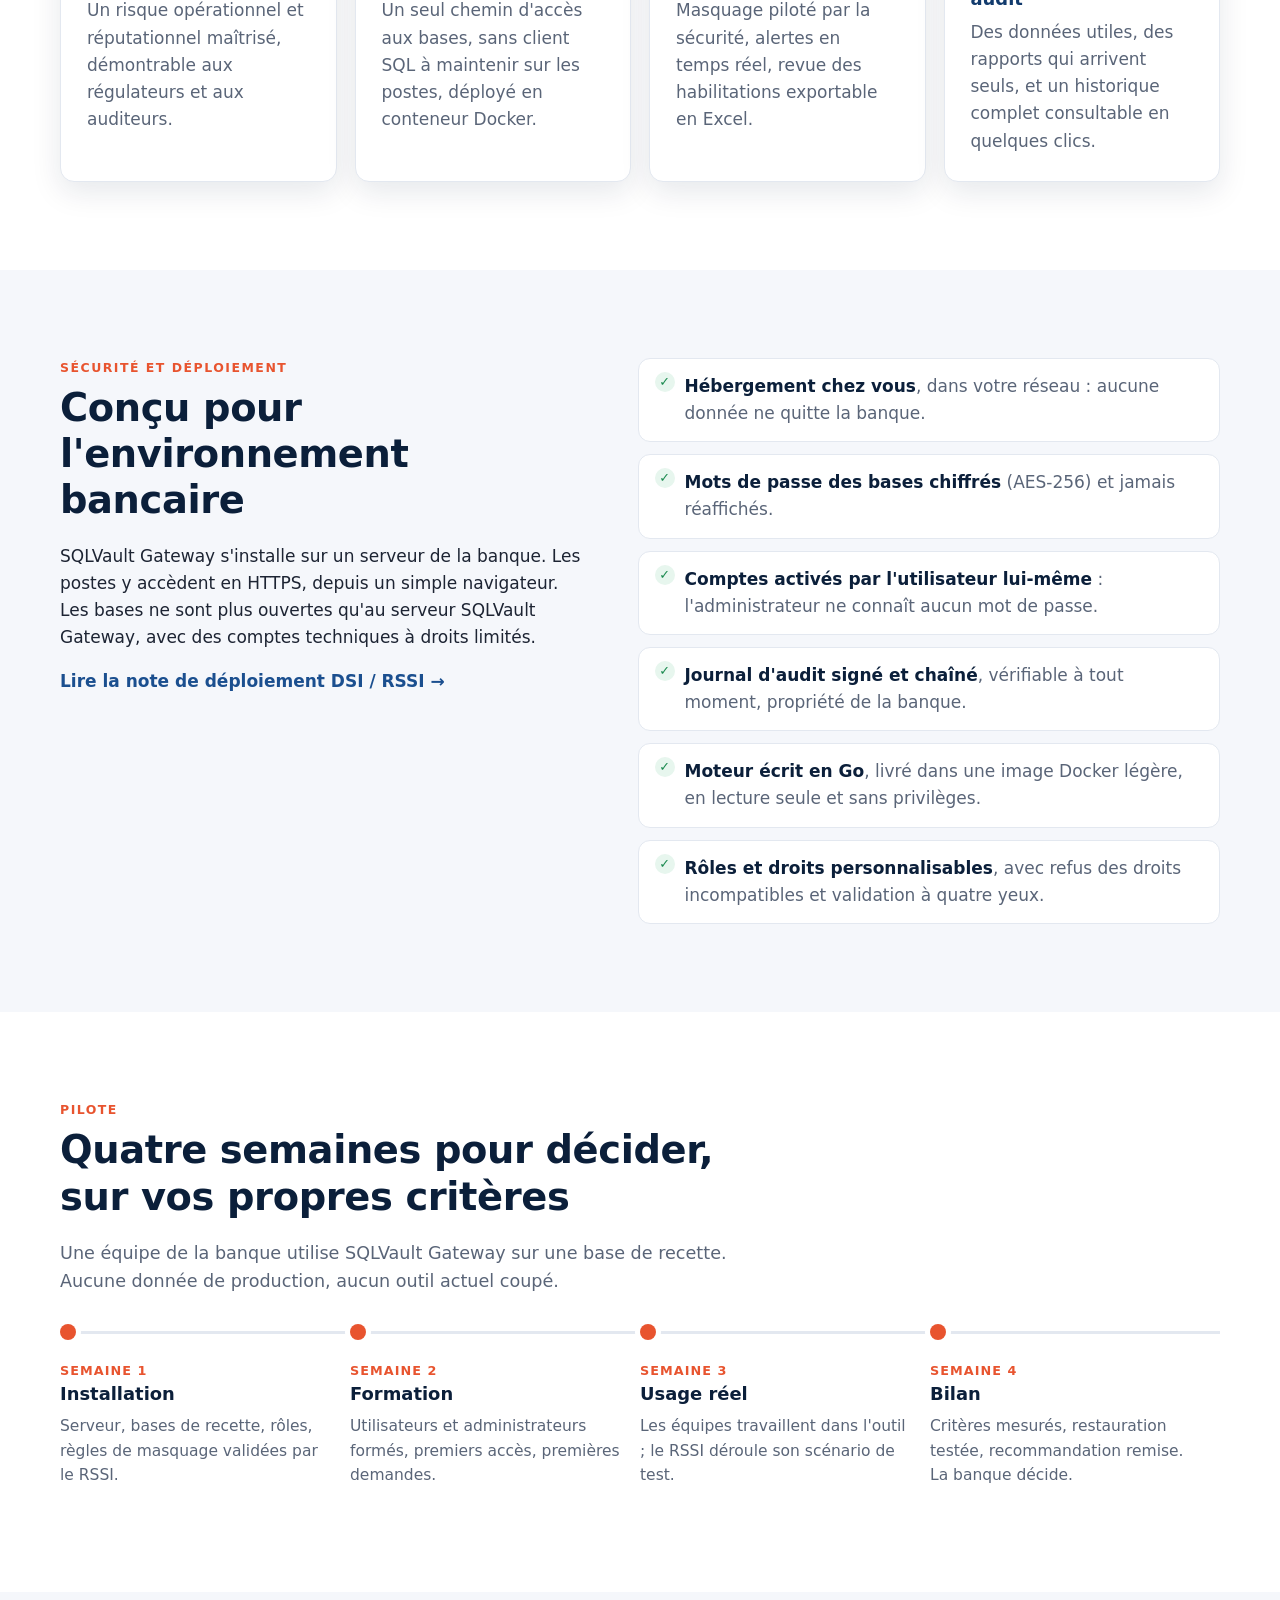
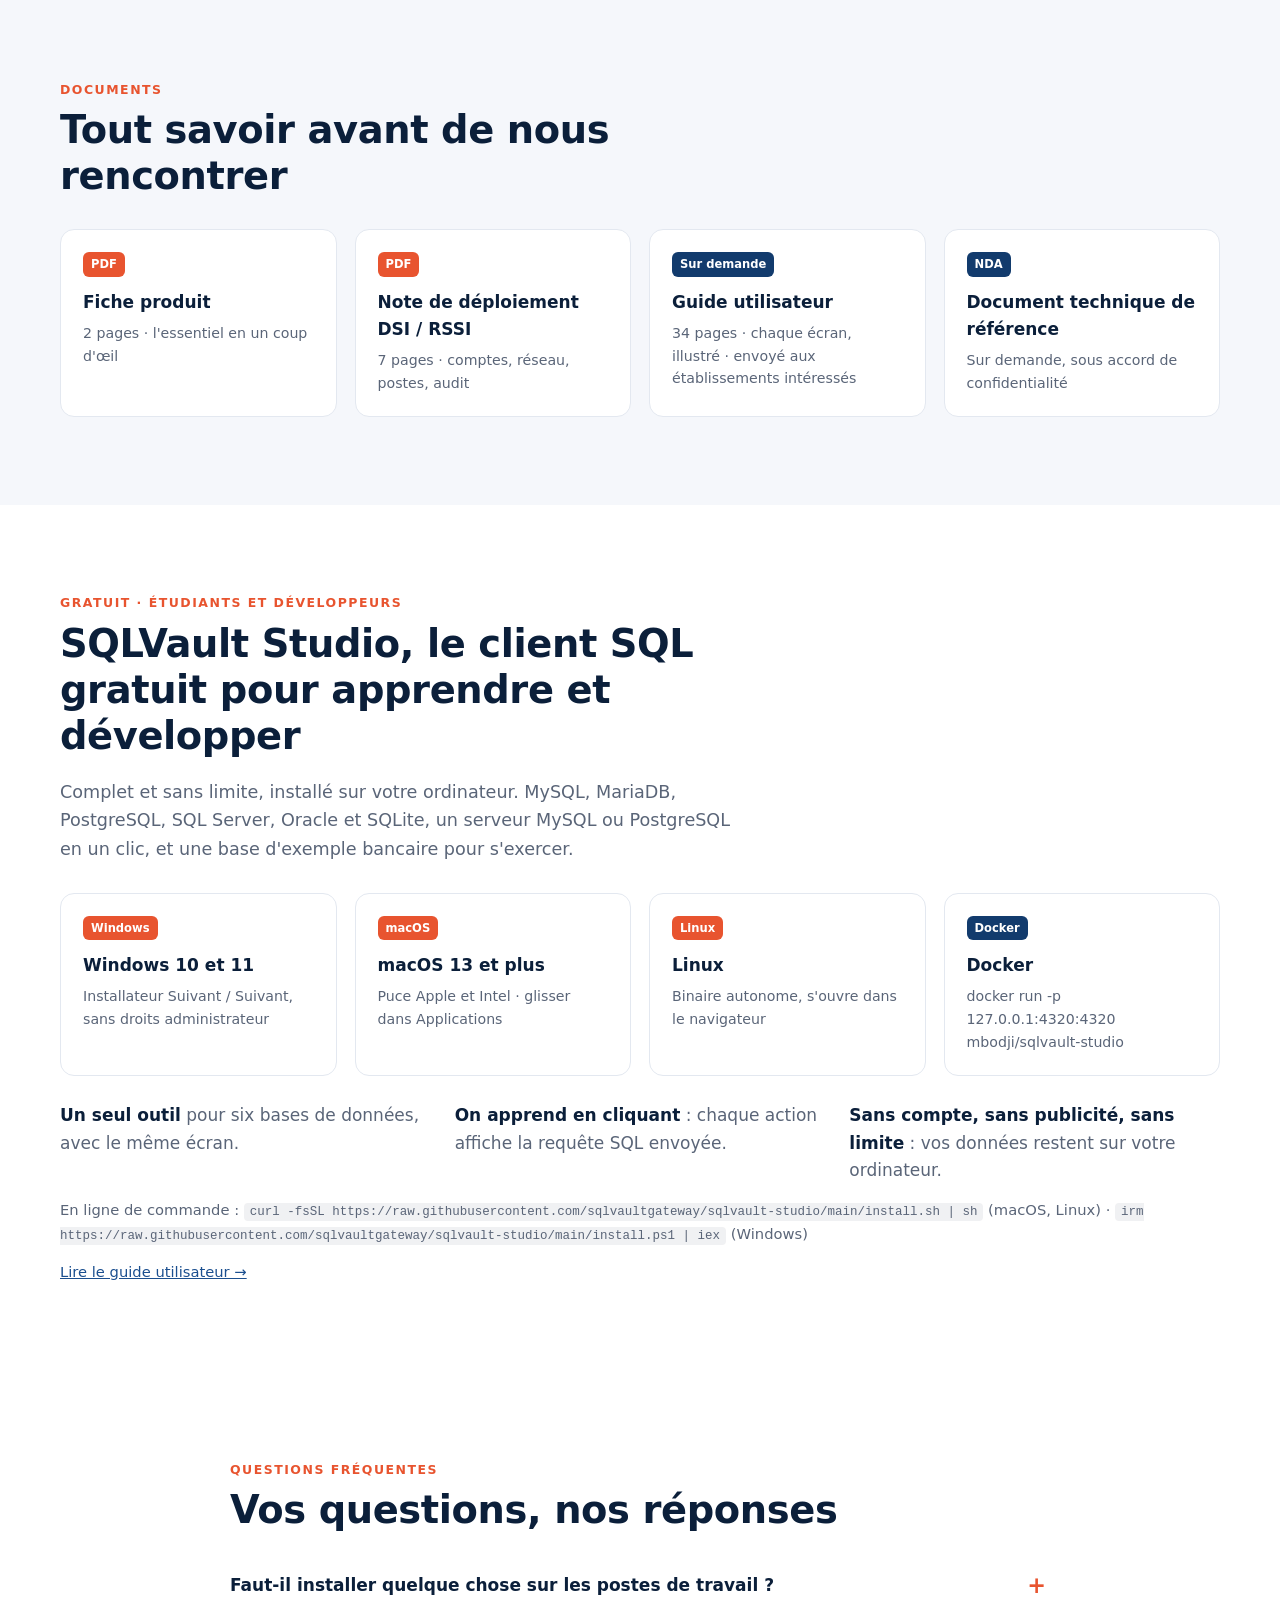
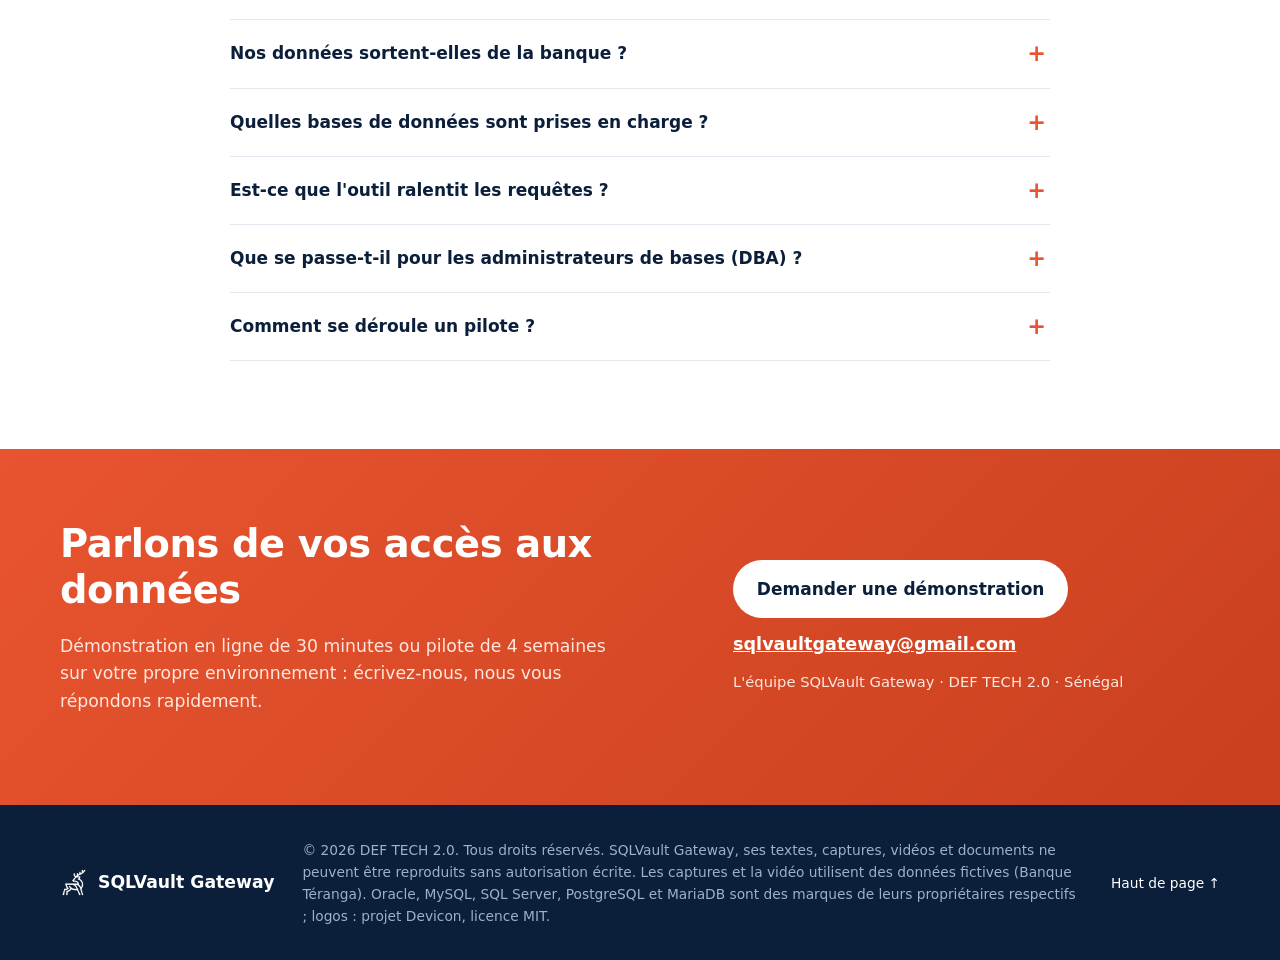
==== commit bc16a118: "Ajout de SQLVault Studio" ====
--- a/index.html
+++ b/index.html
@@ -40,6 +40,7 @@
       <a href="#demo">Démo</a>
       <a href="#securite">Sécurité</a>
       <a href="#documents">Documents</a>
+      <a href="#studio">Studio gratuit</a>
       <a href="#faq">FAQ</a>
       <a class="lang" href="en/" hreflang="en" lang="en">EN</a>
       <a class="btn btn-sm" href="#contact">Demander un pilote</a>
@@ -289,6 +290,28 @@
   </div>
 </section>
 
+<!-- SQLVault Studio, édition gratuite -->
+<section class="section" id="studio">
+  <div class="wrap">
+    <p class="kicker">Gratuit · étudiants et développeurs</p>
+    <h2>SQLVault Studio, le client SQL gratuit pour apprendre et développer</h2>
+    <p class="sub">Complet et sans limite, installé sur votre ordinateur. MySQL, MariaDB, PostgreSQL, SQL Server, Oracle et SQLite, un serveur MySQL ou PostgreSQL en un clic, et une base d'exemple bancaire pour s'exercer.</p>
+    <div class="docs">
+      <a class="doc" href="https://github.com/sqlvaultgateway/sqlvault-studio/releases/latest" rel="noopener"><span class="pdf">Windows</span><strong>Windows 10 et 11</strong><small>Installateur Suivant / Suivant, sans droits administrateur</small></a>
+      <a class="doc" href="https://github.com/sqlvaultgateway/sqlvault-studio/releases/latest" rel="noopener"><span class="pdf">macOS</span><strong>macOS 13 et plus</strong><small>Puce Apple et Intel · glisser dans Applications</small></a>
+      <a class="doc" href="https://github.com/sqlvaultgateway/sqlvault-studio/releases/latest" rel="noopener"><span class="pdf">Linux</span><strong>Linux</strong><small>Binaire autonome, s'ouvre dans le navigateur</small></a>
+      <a class="doc doc-ask" href="https://hub.docker.com/r/mbodji/sqlvault-studio" rel="noopener"><span class="pdf">Docker</span><strong>Docker</strong><small>docker run -p 127.0.0.1:4320:4320 mbodji/sqlvault-studio</small></a>
+    </div>
+    <ul class="studio-why">
+      <li><strong>Un seul outil</strong> pour six bases de données, avec le même écran.</li>
+      <li><strong>On apprend en cliquant</strong> : chaque action affiche la requête SQL envoyée.</li>
+      <li><strong>Sans compte, sans publicité, sans limite</strong> : vos données restent sur votre ordinateur.</li>
+    </ul>
+    <p class="studio-cli">En ligne de commande : <code>curl -fsSL https://raw.githubusercontent.com/sqlvaultgateway/sqlvault-studio/main/install.sh | sh</code> (macOS, Linux) · <code>irm https://raw.githubusercontent.com/sqlvaultgateway/sqlvault-studio/main/install.ps1 | iex</code> (Windows)</p>
+    <p class="studio-cli"><a href="https://github.com/sqlvaultgateway/sqlvault-studio/blob/main/docs/GUIDE.md" rel="noopener">Lire le guide utilisateur →</a></p>
+  </div>
+</section>
+
 <!-- FAQ -->
 <section class="section" id="faq">
   <div class="wrap narrow">
--- a/assets/style.css
+++ b/assets/style.css
@@ -196,3 +196,9 @@
 .nav nav a.lang { font-weight: 700; font-size: .85rem; color: var(--blue); border: 1.5px solid var(--line); border-radius: 999px; padding: .25em .7em; text-decoration: none; }
 .nav nav a.lang:hover { border-color: var(--orange); color: var(--orange); }
 @media (max-width: 980px) { .nav nav a.lang { align-self: flex-start; margin-top: 10px; border-bottom: 1.5px solid var(--line); } }
+
+/* SQLVault Studio */
+.studio-why { list-style: none; padding: 0; margin: 26px 0 0; display: grid; grid-template-columns: repeat(auto-fit, minmax(240px, 1fr)); gap: 12px 24px; color: var(--muted); }
+.studio-why strong { color: var(--navy); }
+.studio-cli { margin: 14px 0 0; color: var(--muted); font-size: .92rem; overflow-wrap: anywhere; }
+.studio-cli code { font-size: .85em; background: rgba(11,31,58,.06); padding: 2px 6px; border-radius: 4px; }
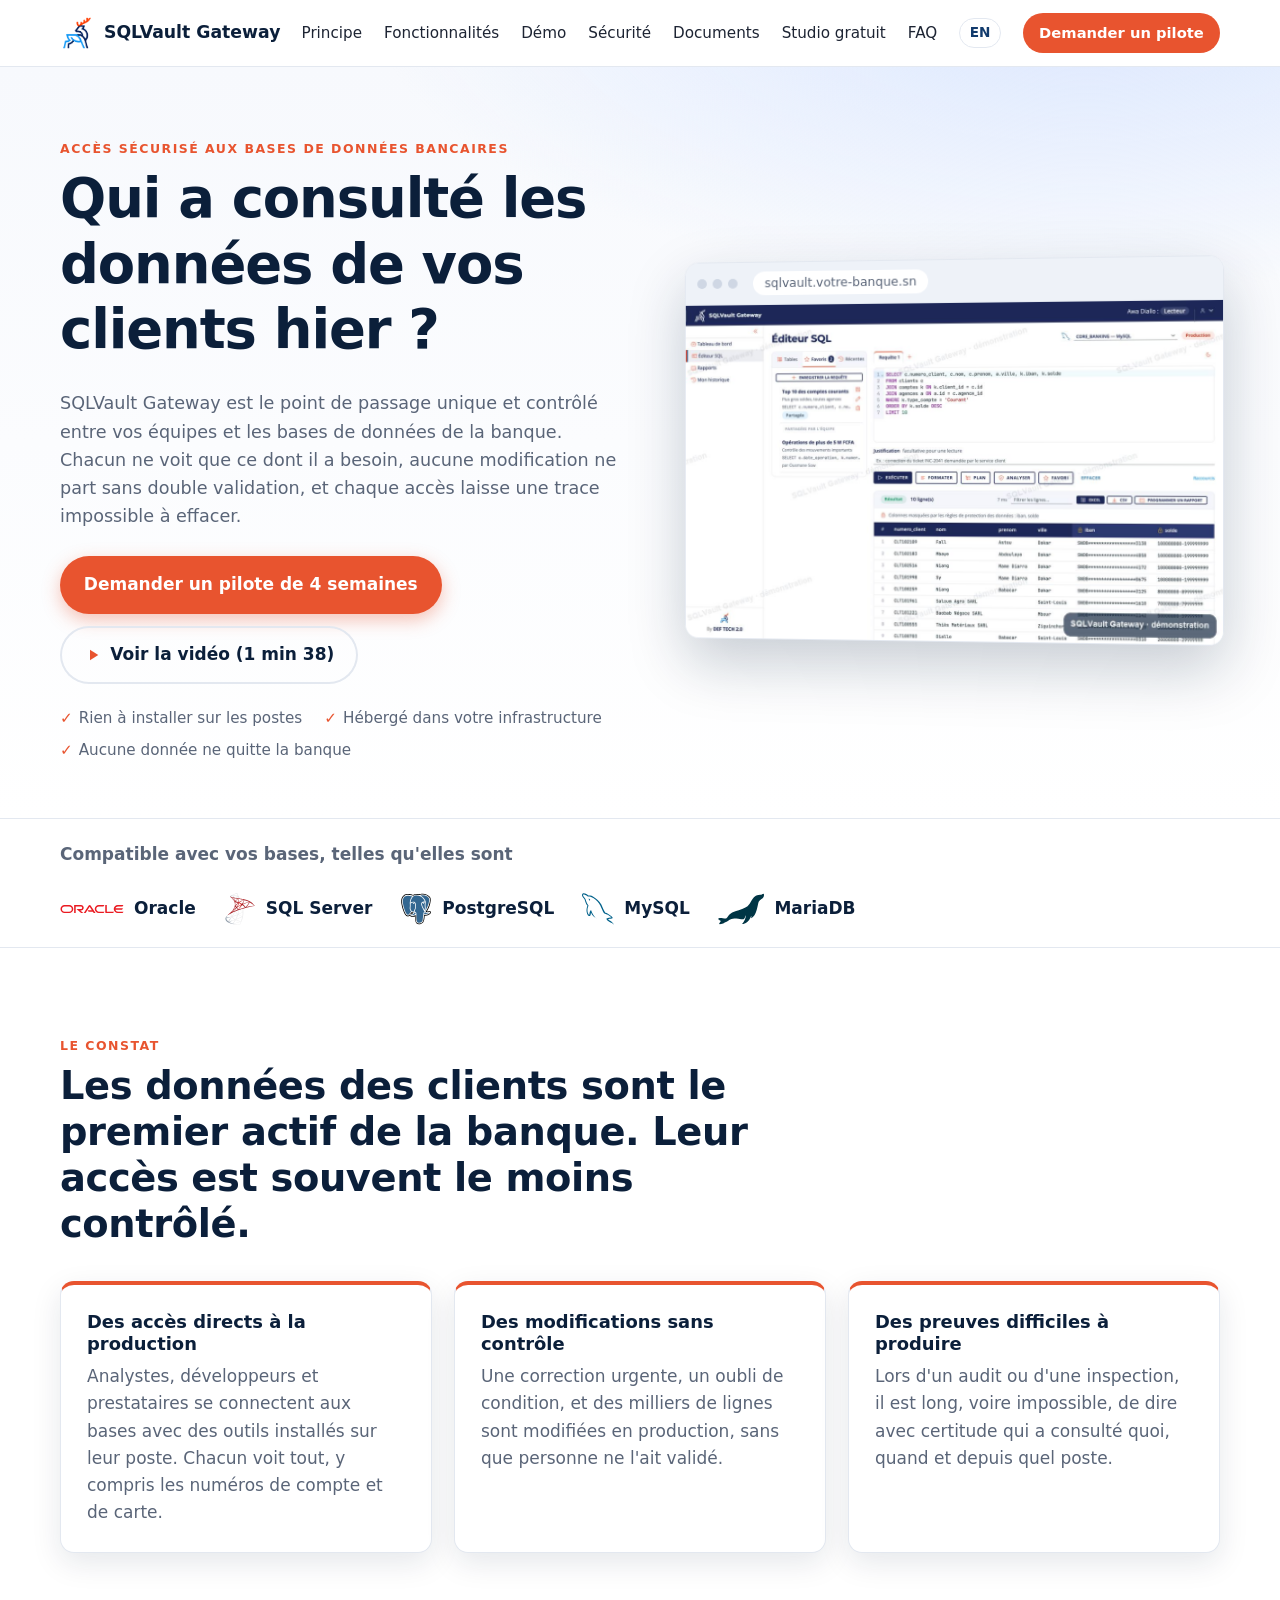
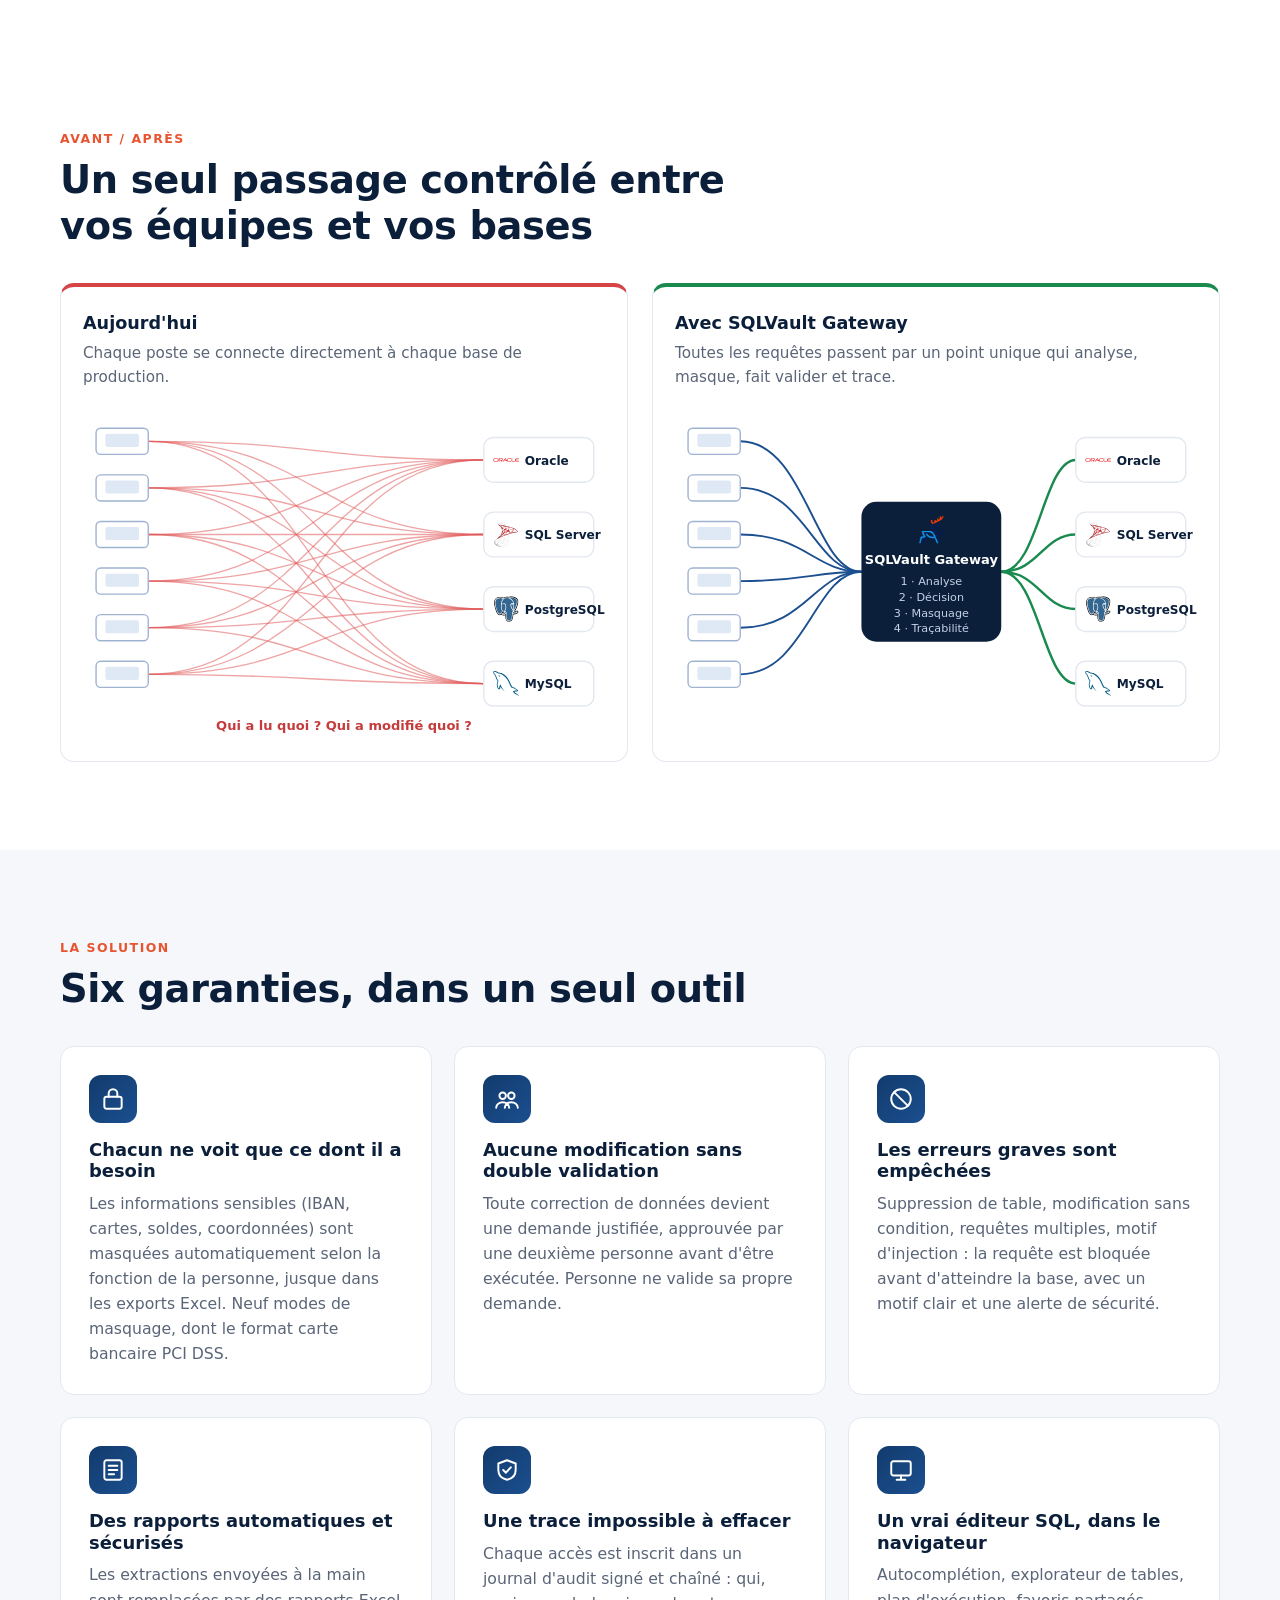
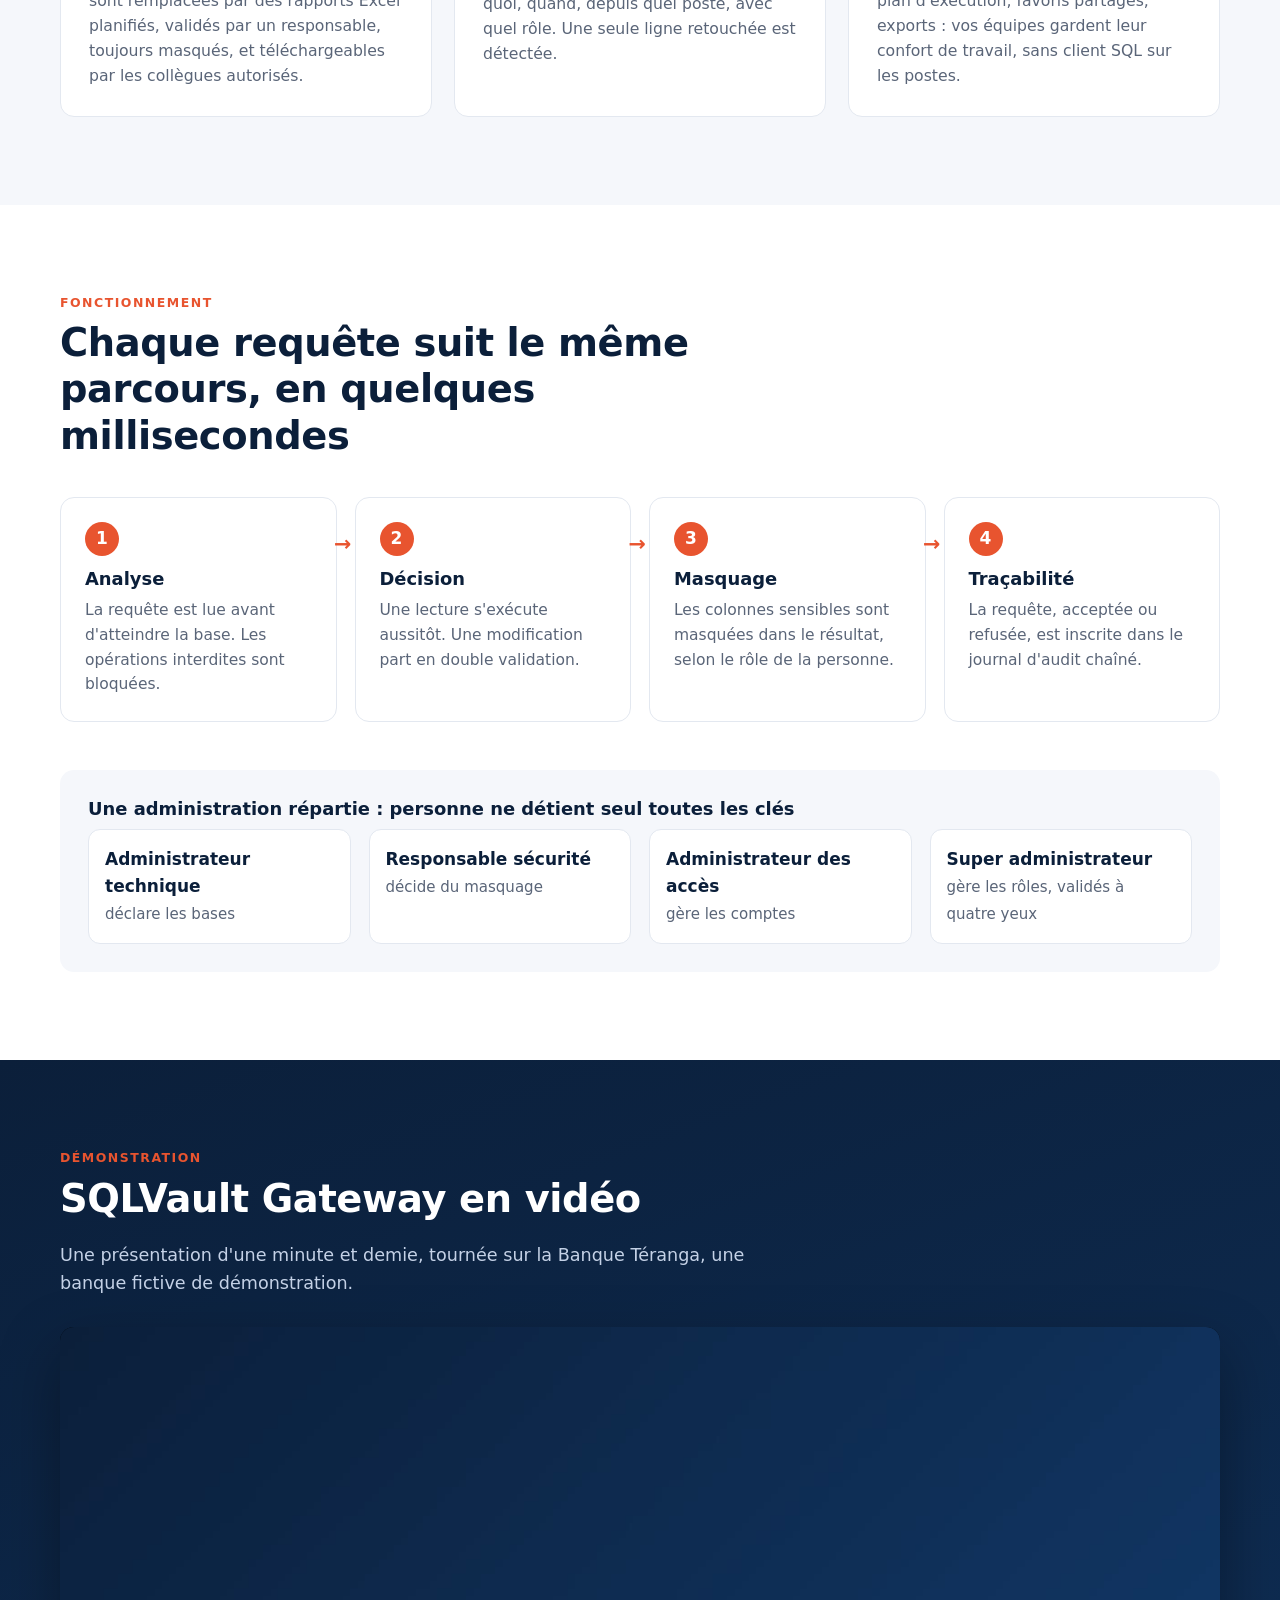
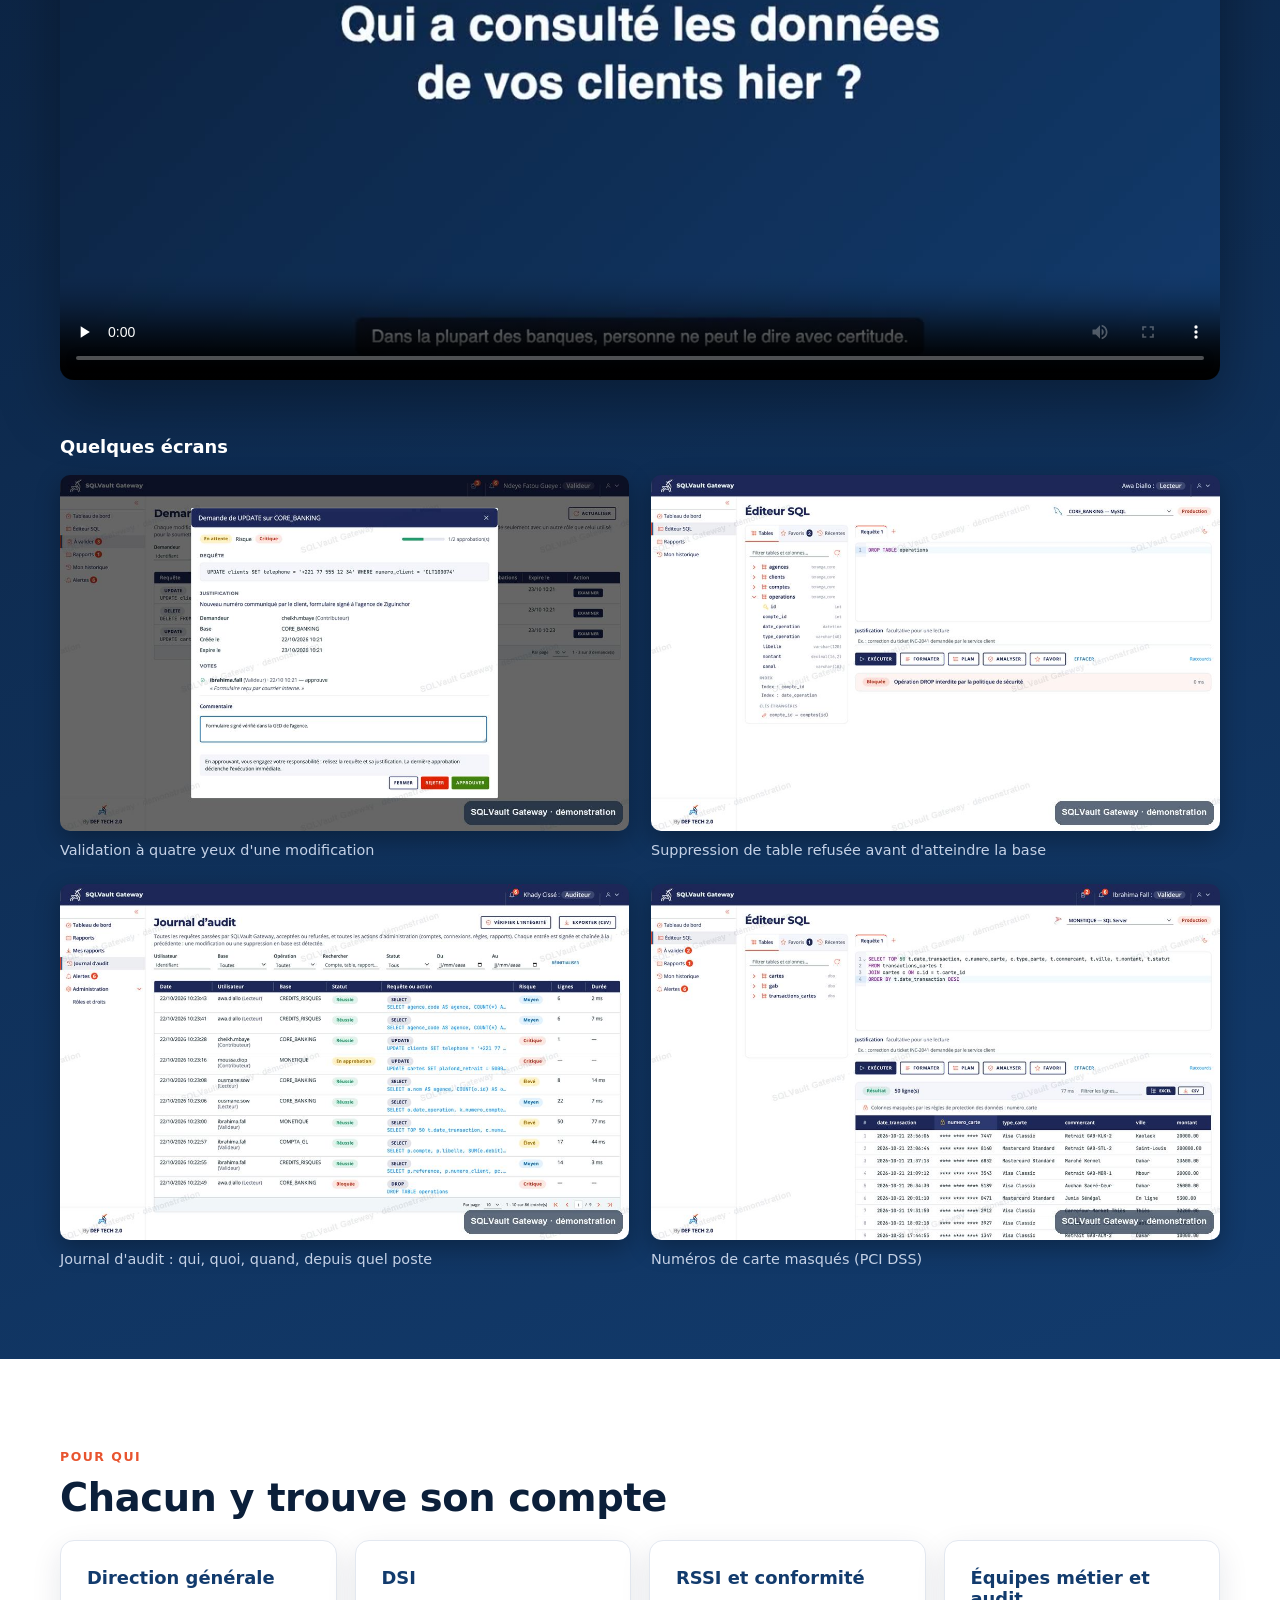
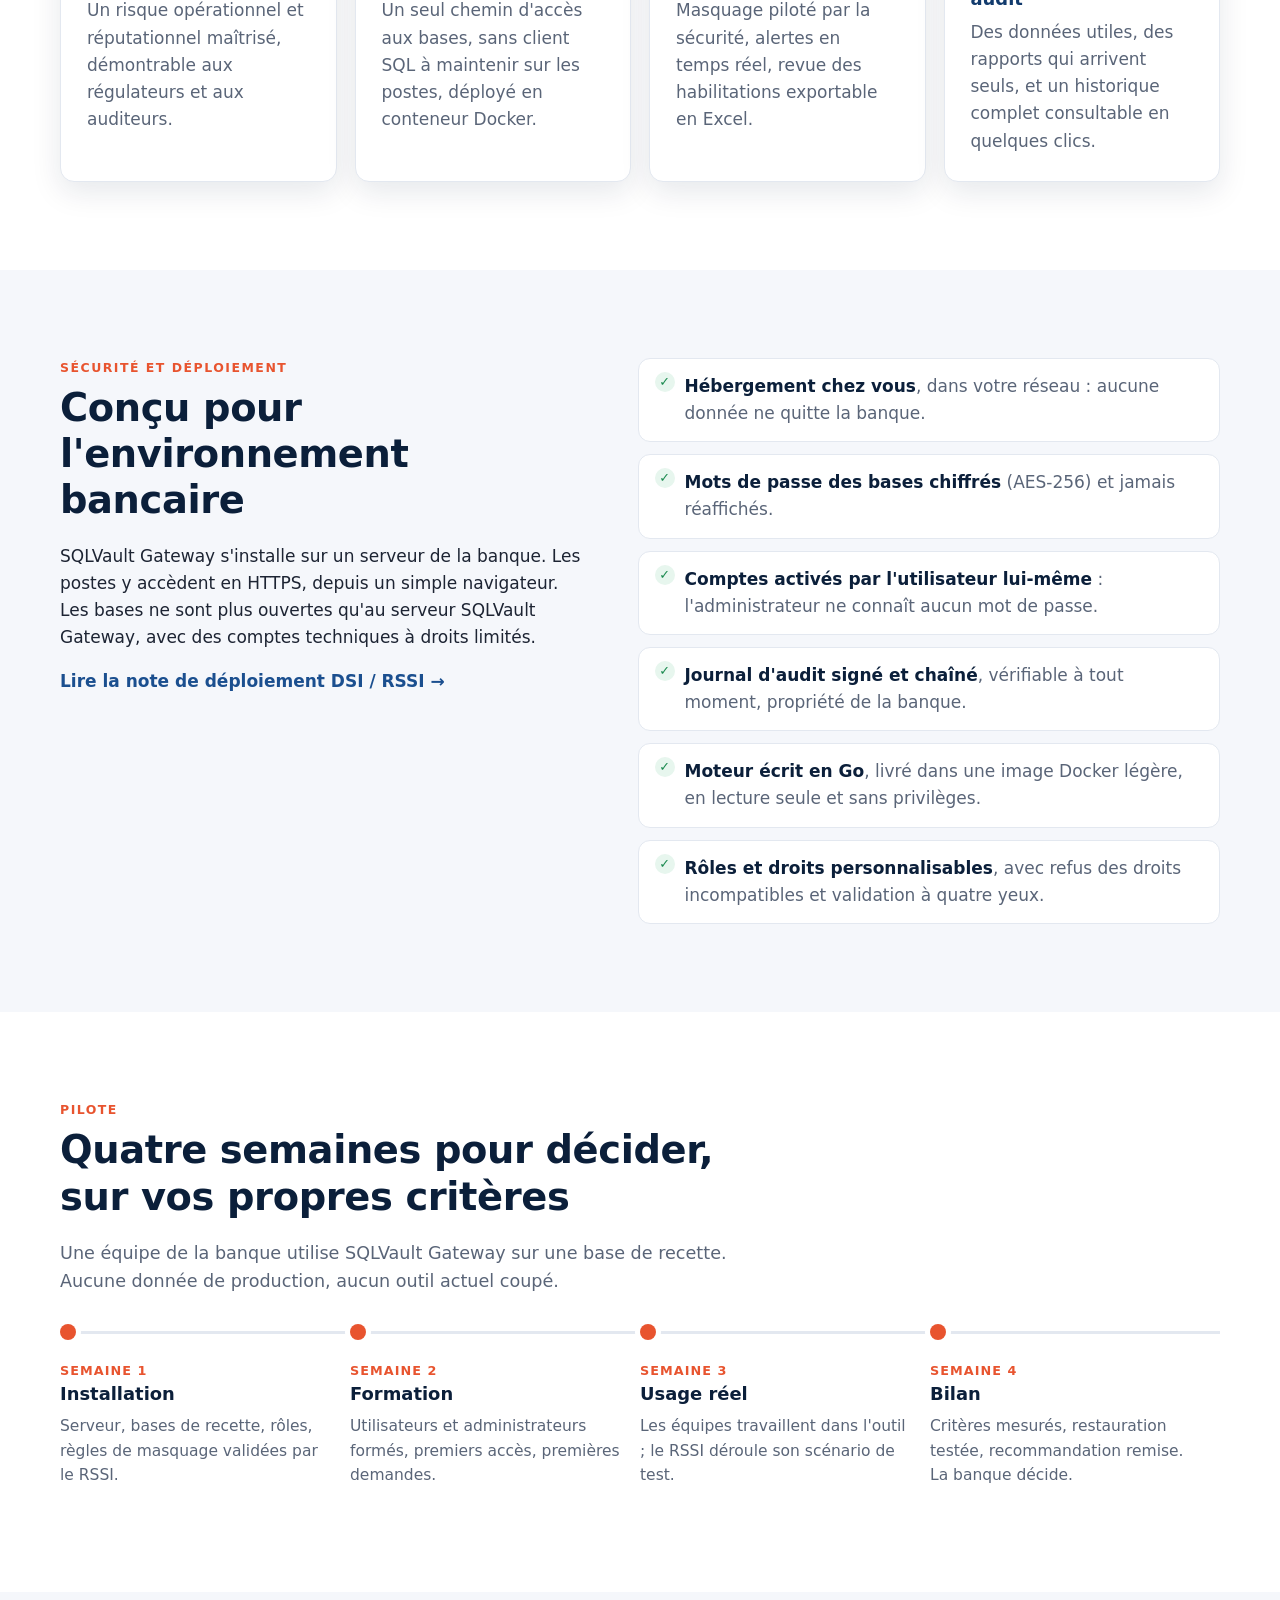
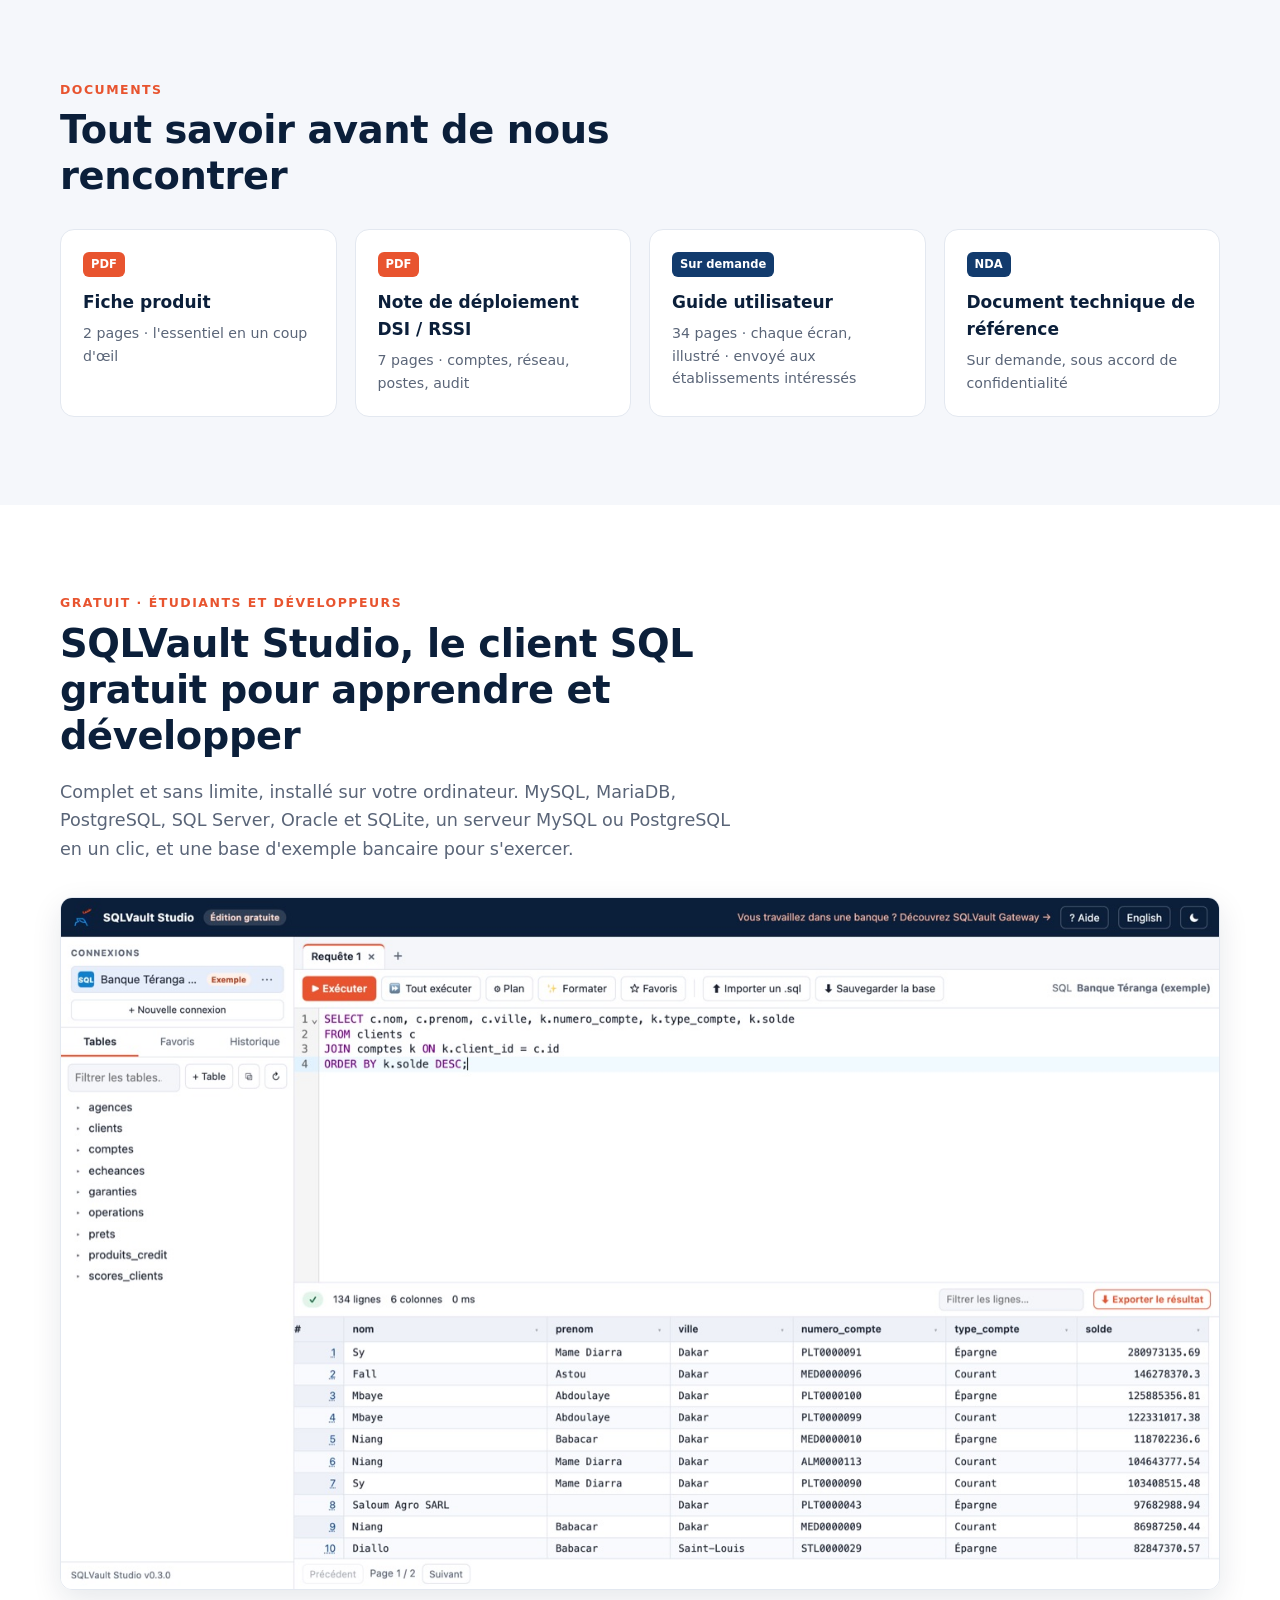
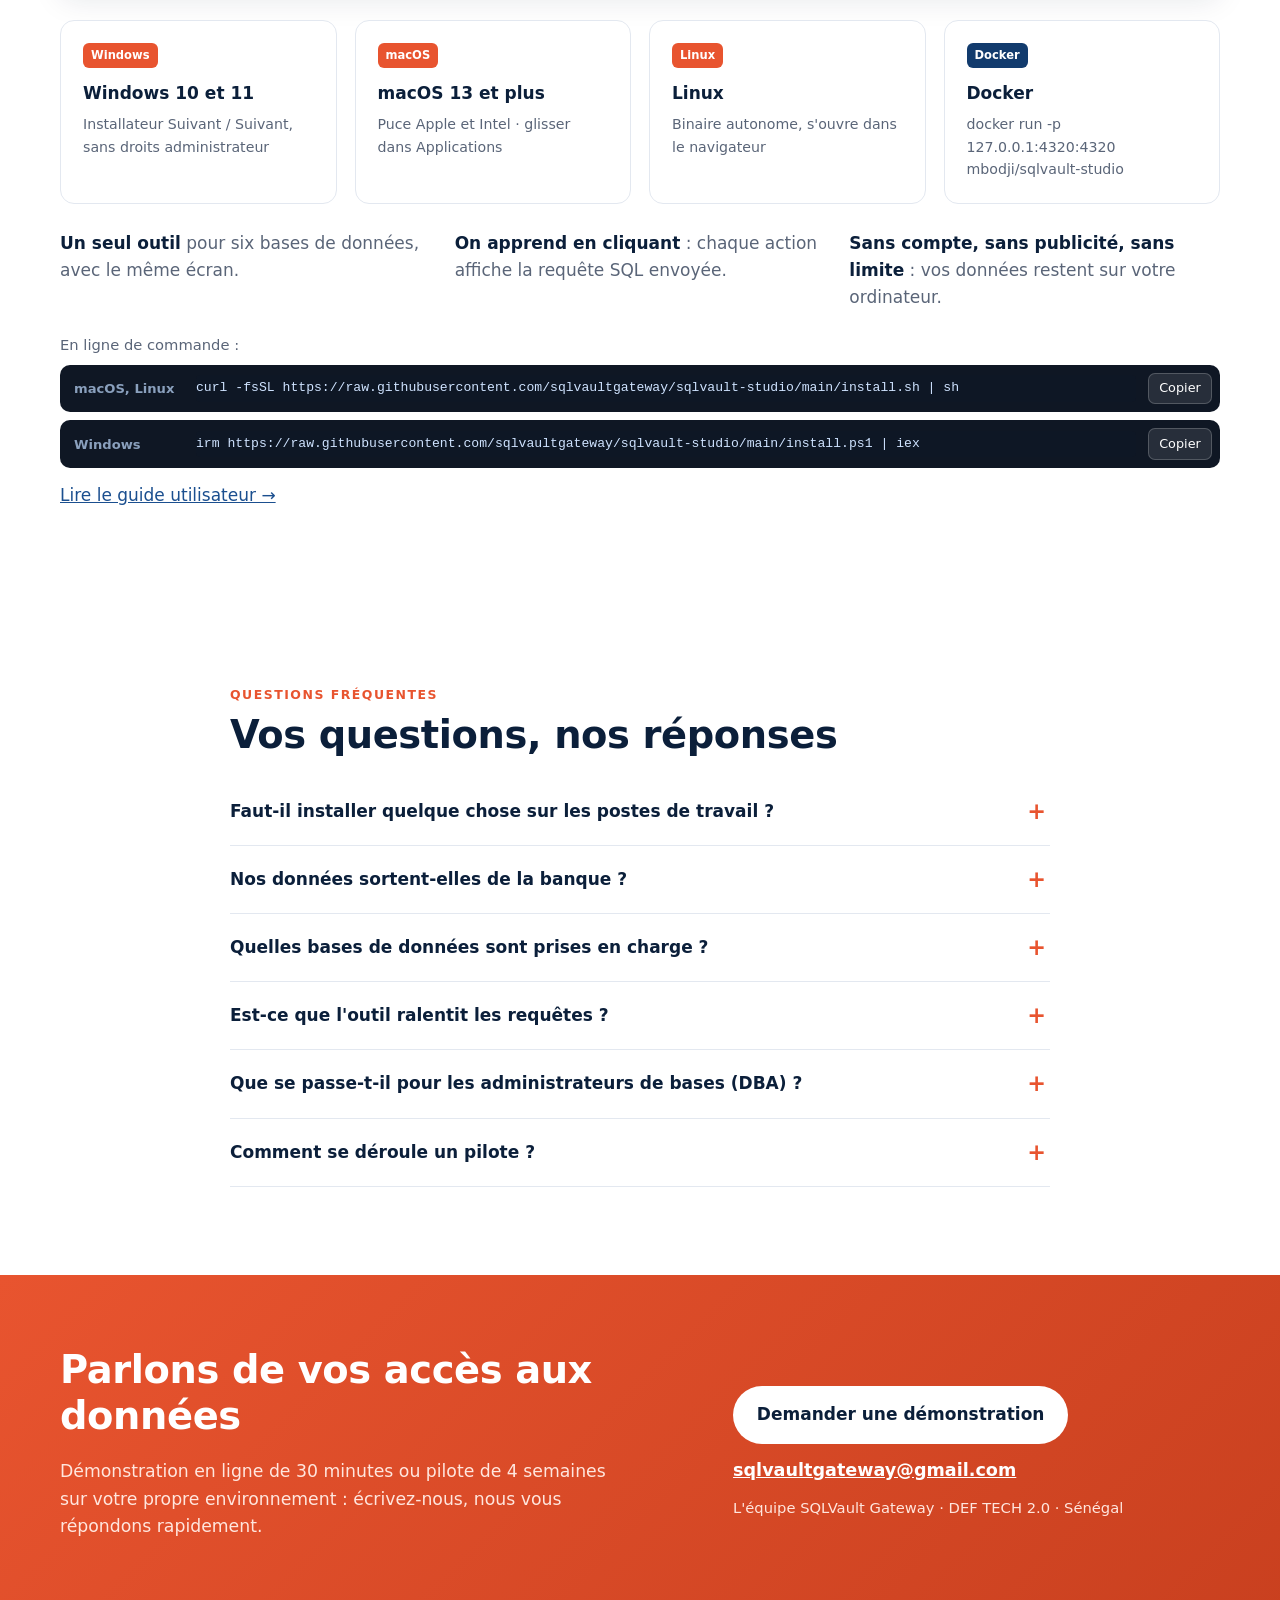
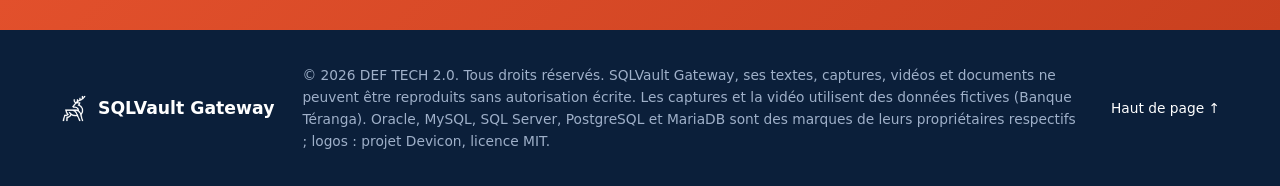
==== commit 1fae2e12: "Add files via upload" ====
--- a/index.html
+++ b/index.html
@@ -26,17 +26,16 @@
    "publisher":{"@type":"Organization","name":"DEF TECH 2.0","email":"sqlvaultgateway@gmail.com"},"url":"https://sqlvaultgateway.github.io/","inLanguage":"fr"}
   </script>
 </head>
-<body>
+<body id="haut">
 <a class="skip" href="#contenu">Aller au contenu</a>
 
-<header class="nav" id="haut">
+<header class="nav">
   <div class="wrap nav-in">
     <a class="brand" href="#haut" aria-label="SQLVault Gateway, accueil"><img src="assets/img/logo-primaire.png" alt="" width="34" height="34"><span>SQLVault Gateway</span></a>
     <button class="burger" aria-label="Ouvrir le menu" aria-expanded="false" aria-controls="menu"><span></span><span></span><span></span></button>
     <nav id="menu" aria-label="Navigation principale">
       <a href="#architecture">Principe</a>
       <a href="#fonctions">Fonctionnalités</a>
-      <a href="#fonctionnement">Fonctionnement</a>
       <a href="#demo">Démo</a>
       <a href="#securite">Sécurité</a>
       <a href="#documents">Documents</a>
@@ -296,6 +295,7 @@
     <p class="kicker">Gratuit · étudiants et développeurs</p>
     <h2>SQLVault Studio, le client SQL gratuit pour apprendre et développer</h2>
     <p class="sub">Complet et sans limite, installé sur votre ordinateur. MySQL, MariaDB, PostgreSQL, SQL Server, Oracle et SQLite, un serveur MySQL ou PostgreSQL en un clic, et une base d'exemple bancaire pour s'exercer.</p>
+    <figure class="studio-shot"><img loading="lazy" src="assets/img/studio.jpg" alt="SQLVault Studio : une requête sur la base d'exemple Banque Téranga" width="1400" height="836"></figure>
     <div class="docs">
       <a class="doc" href="https://github.com/sqlvaultgateway/sqlvault-studio/releases/latest" rel="noopener"><span class="pdf">Windows</span><strong>Windows 10 et 11</strong><small>Installateur Suivant / Suivant, sans droits administrateur</small></a>
       <a class="doc" href="https://github.com/sqlvaultgateway/sqlvault-studio/releases/latest" rel="noopener"><span class="pdf">macOS</span><strong>macOS 13 et plus</strong><small>Puce Apple et Intel · glisser dans Applications</small></a>
@@ -307,8 +307,12 @@
       <li><strong>On apprend en cliquant</strong> : chaque action affiche la requête SQL envoyée.</li>
       <li><strong>Sans compte, sans publicité, sans limite</strong> : vos données restent sur votre ordinateur.</li>
     </ul>
-    <p class="studio-cli">En ligne de commande : <code>curl -fsSL https://raw.githubusercontent.com/sqlvaultgateway/sqlvault-studio/main/install.sh | sh</code> (macOS, Linux) · <code>irm https://raw.githubusercontent.com/sqlvaultgateway/sqlvault-studio/main/install.ps1 | iex</code> (Windows)</p>
-    <p class="studio-cli"><a href="https://github.com/sqlvaultgateway/sqlvault-studio/blob/main/docs/GUIDE.md" rel="noopener">Lire le guide utilisateur →</a></p>
+    <div class="studio-cli">
+      <p>En ligne de commande :</p>
+      <div class="cmd"><span>macOS, Linux</span><code>curl -fsSL https://raw.githubusercontent.com/sqlvaultgateway/sqlvault-studio/main/install.sh | sh</code><button type="button" class="copy" aria-label="Copier la commande">Copier</button></div>
+      <div class="cmd"><span>Windows</span><code>irm https://raw.githubusercontent.com/sqlvaultgateway/sqlvault-studio/main/install.ps1 | iex</code><button type="button" class="copy" aria-label="Copier la commande">Copier</button></div>
+    </div>
+    <p class="studio-guide"><a href="https://github.com/sqlvaultgateway/sqlvault-studio/blob/main/docs/GUIDE.md" rel="noopener">Lire le guide utilisateur →</a></p>
   </div>
 </section>
 
--- a/assets/style.css
+++ b/assets/style.css
@@ -157,12 +157,6 @@
   .grid4, .steps, .docs, .timeline { grid-template-columns: repeat(2, 1fr); }
   .steps li::after { display: none; }
   .timeline { border-top: 0; gap: 24px; } .timeline li { border-top: 3px solid var(--line); }
-  .burger { display: block; }
-  .nav nav { position: absolute; top: 66px; left: 0; right: 0; background: #fff; flex-direction: column; align-items: stretch; gap: 0;
-    padding: 8px 16px 18px; border-bottom: 1px solid var(--line); box-shadow: var(--shadow); display: none; }
-  .nav nav.open { display: flex; }
-  .nav nav a:not(.btn) { padding: 12px 4px; border-bottom: 1px solid var(--line); }
-  .nav nav .btn { margin-top: 14px; justify-content: center; }
   .foot-in { grid-template-columns: 1fr; }
 }
 /* Téléphone */
@@ -195,10 +189,33 @@
 @media (max-width: 980px) { .arch-grid { grid-template-columns: 1fr; } }
 .nav nav a.lang { font-weight: 700; font-size: .85rem; color: var(--blue); border: 1.5px solid var(--line); border-radius: 999px; padding: .25em .7em; text-decoration: none; }
 .nav nav a.lang:hover { border-color: var(--orange); color: var(--orange); }
-@media (max-width: 980px) { .nav nav a.lang { align-self: flex-start; margin-top: 10px; border-bottom: 1.5px solid var(--line); } }
+@media (max-width: 1180px) { .nav nav a.lang { align-self: flex-start; margin-top: 10px; border-bottom: 1.5px solid var(--line); } }
 
 /* SQLVault Studio */
 .studio-why { list-style: none; padding: 0; margin: 26px 0 0; display: grid; grid-template-columns: repeat(auto-fit, minmax(240px, 1fr)); gap: 12px 24px; color: var(--muted); }
 .studio-why strong { color: var(--navy); }
 .studio-cli { margin: 14px 0 0; color: var(--muted); font-size: .92rem; overflow-wrap: anywhere; }
 .studio-cli code { font-size: .85em; background: rgba(11,31,58,.06); padding: 2px 6px; border-radius: 4px; }
+
+/* Menu : jamais de retour à la ligne ; menu ☰ dès que la place manque. */
+.brand span, .nav nav a { white-space: nowrap; }
+@media (max-width: 1180px) {
+  .burger { display: block; }
+  .nav nav { position: absolute; top: 66px; left: 0; right: 0; background: #fff; flex-direction: column; align-items: stretch; gap: 0;
+    padding: 8px 16px 18px; border-bottom: 1px solid var(--line); box-shadow: var(--shadow); display: none; }
+  .nav nav.open { display: flex; }
+  .nav nav a:not(.btn) { padding: 12px 4px; border-bottom: 1px solid var(--line); }
+  .nav nav .btn { margin-top: 14px; justify-content: center; }
+}
+/* SQLVault Studio : capture et commandes d'installation */
+.studio-shot { margin: 34px 0 28px; }
+.studio-shot img { width: 100%; height: auto; display: block; border-radius: 12px; border: 1px solid var(--line); box-shadow: var(--shadow); }
+.studio-cli { margin: 22px 0 0; display: grid; gap: 8px; font-size: .92rem; color: var(--muted); }
+.studio-cli p { margin: 0; }
+.cmd { display: grid; grid-template-columns: 110px minmax(0, 1fr) auto; align-items: center; gap: 12px; background: #0f1724; color: #cfe3ff; border-radius: 10px; padding: 8px 8px 8px 14px; }
+.cmd span { color: #8aa0bd; font-size: .82rem; font-weight: 600; }
+.cmd code { font: .82rem/1.4 ui-monospace, Menlo, Consolas, monospace; overflow-x: auto; white-space: nowrap; scrollbar-width: thin; padding: 4px 0; }
+.cmd .copy { background: rgba(255,255,255,.1); color: #fff; border: 1px solid rgba(255,255,255,.2); border-radius: 7px; padding: .35em .8em; font: inherit; font-size: .8rem; cursor: pointer; }
+.cmd .copy:hover { background: var(--orange); border-color: var(--orange); }
+.studio-guide { margin: 14px 0 0; }
+@media (max-width: 620px) { .cmd { grid-template-columns: minmax(0, 1fr) auto; } .cmd span { grid-column: 1 / -1; } }
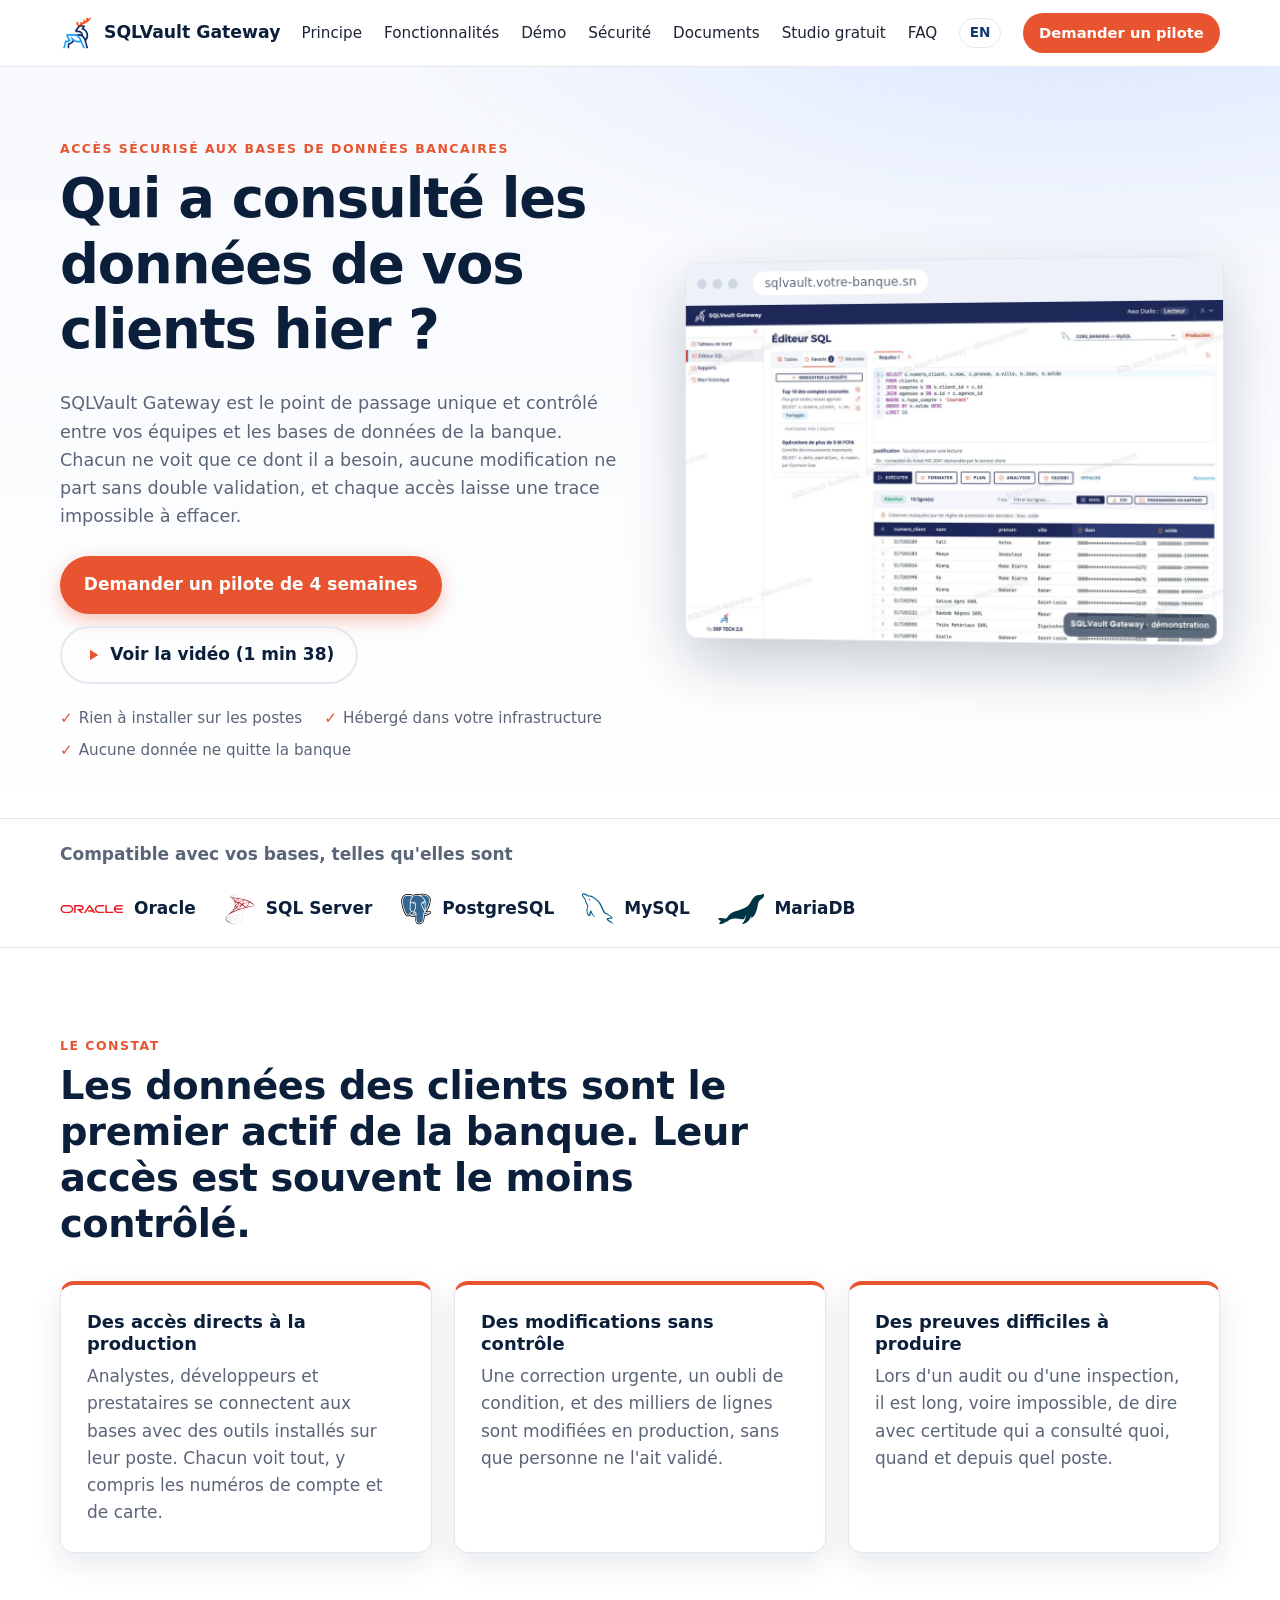
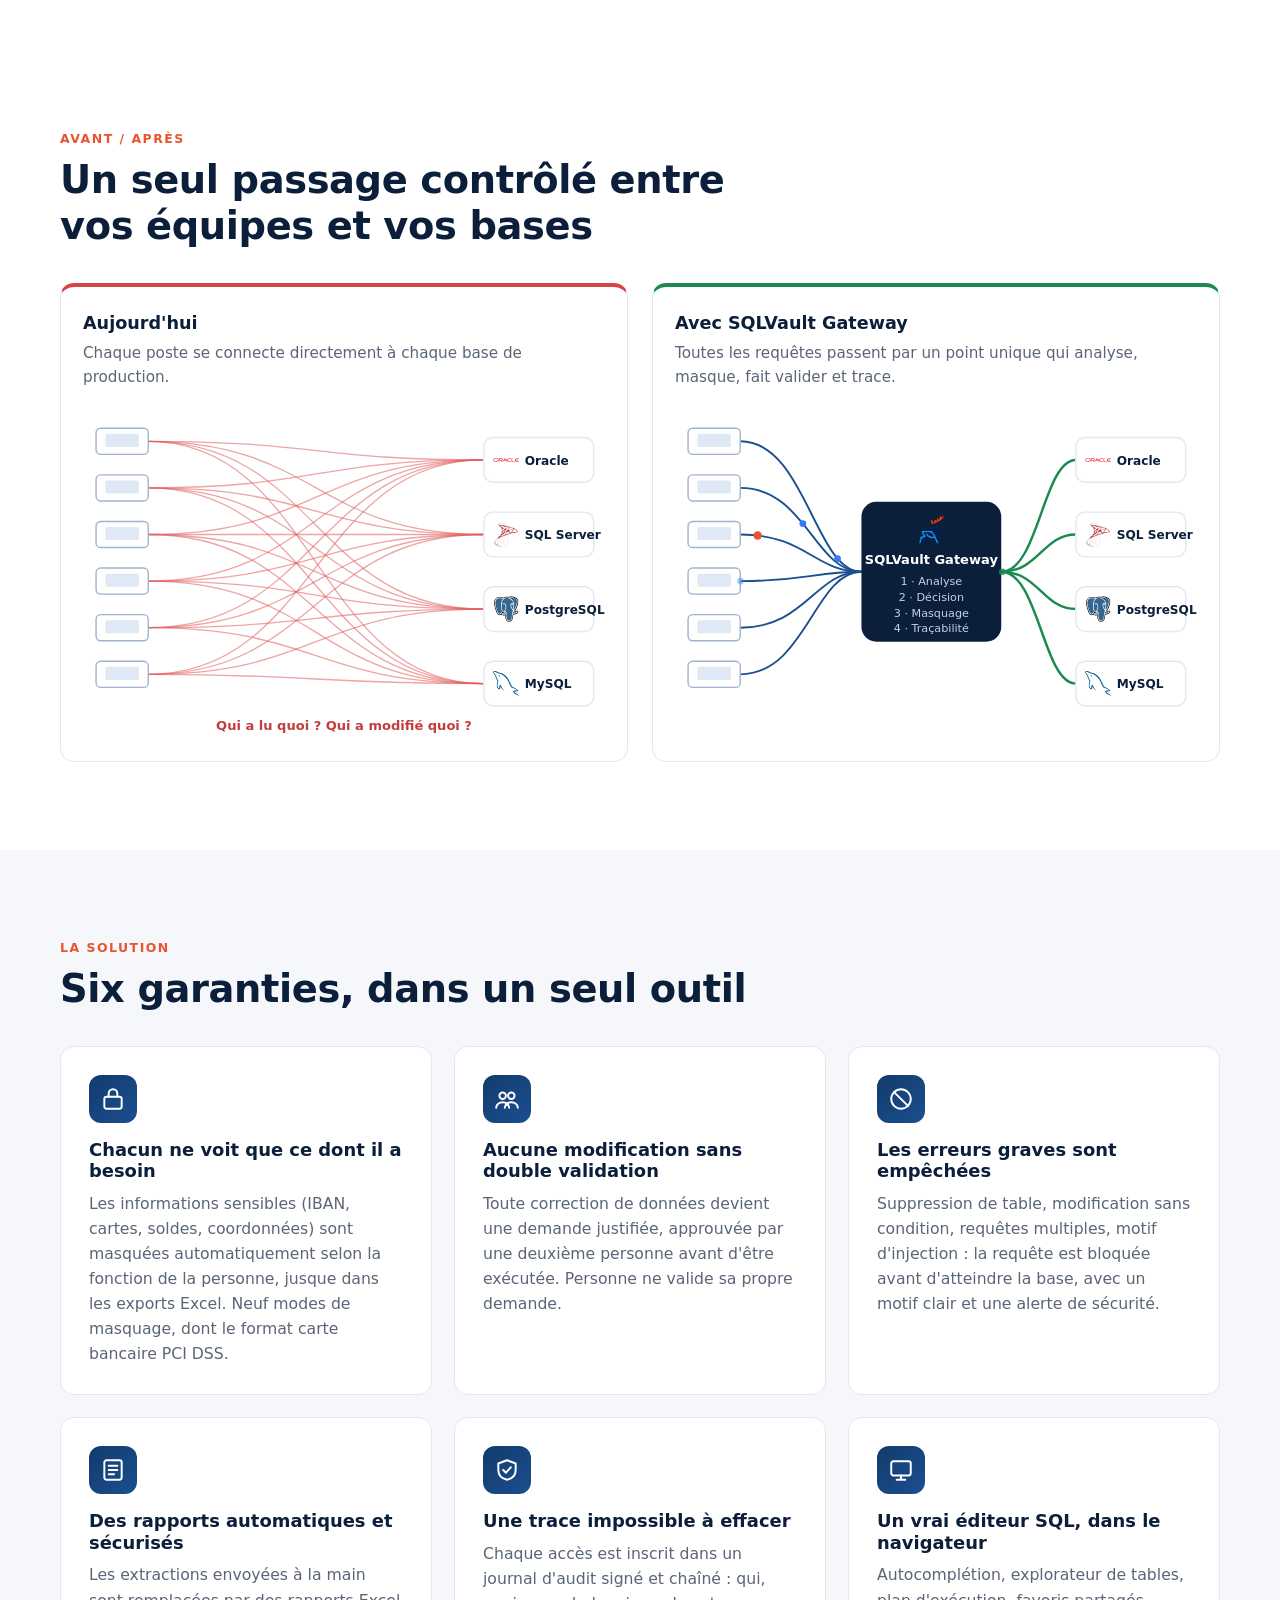
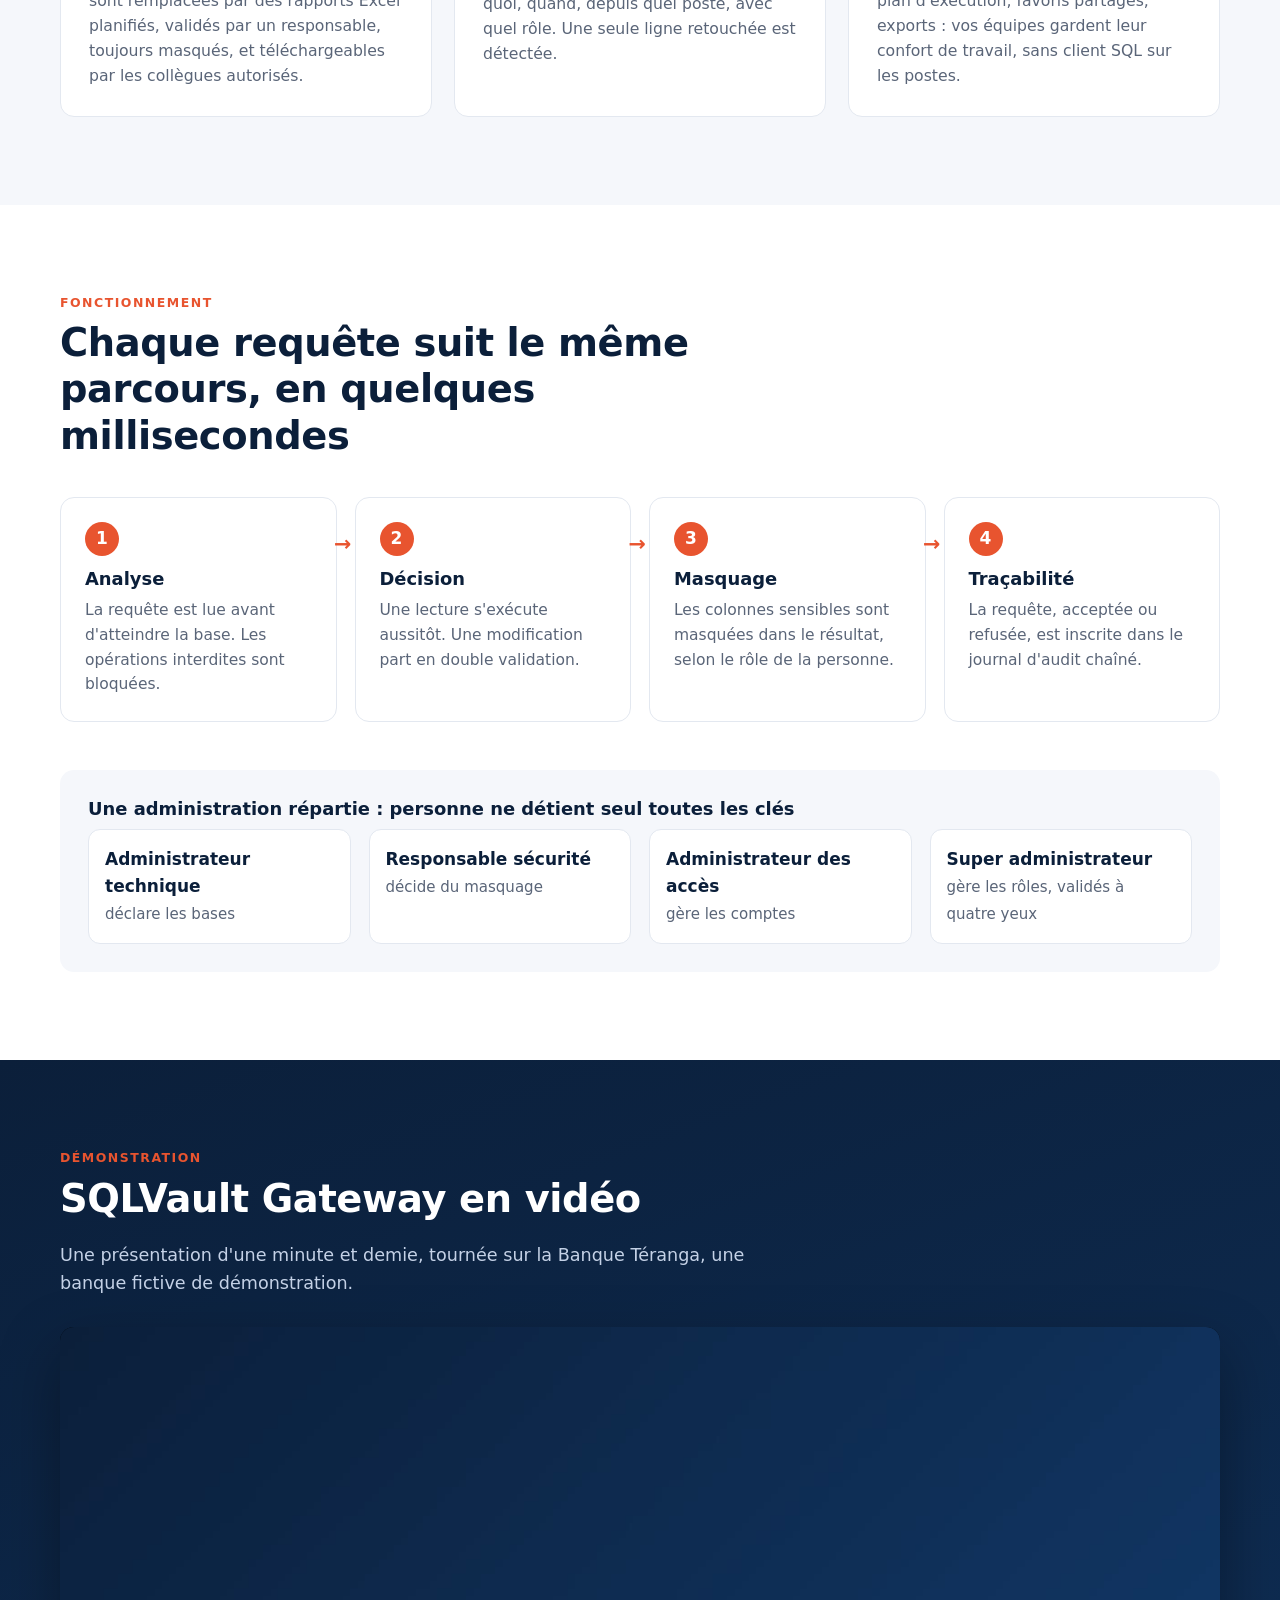
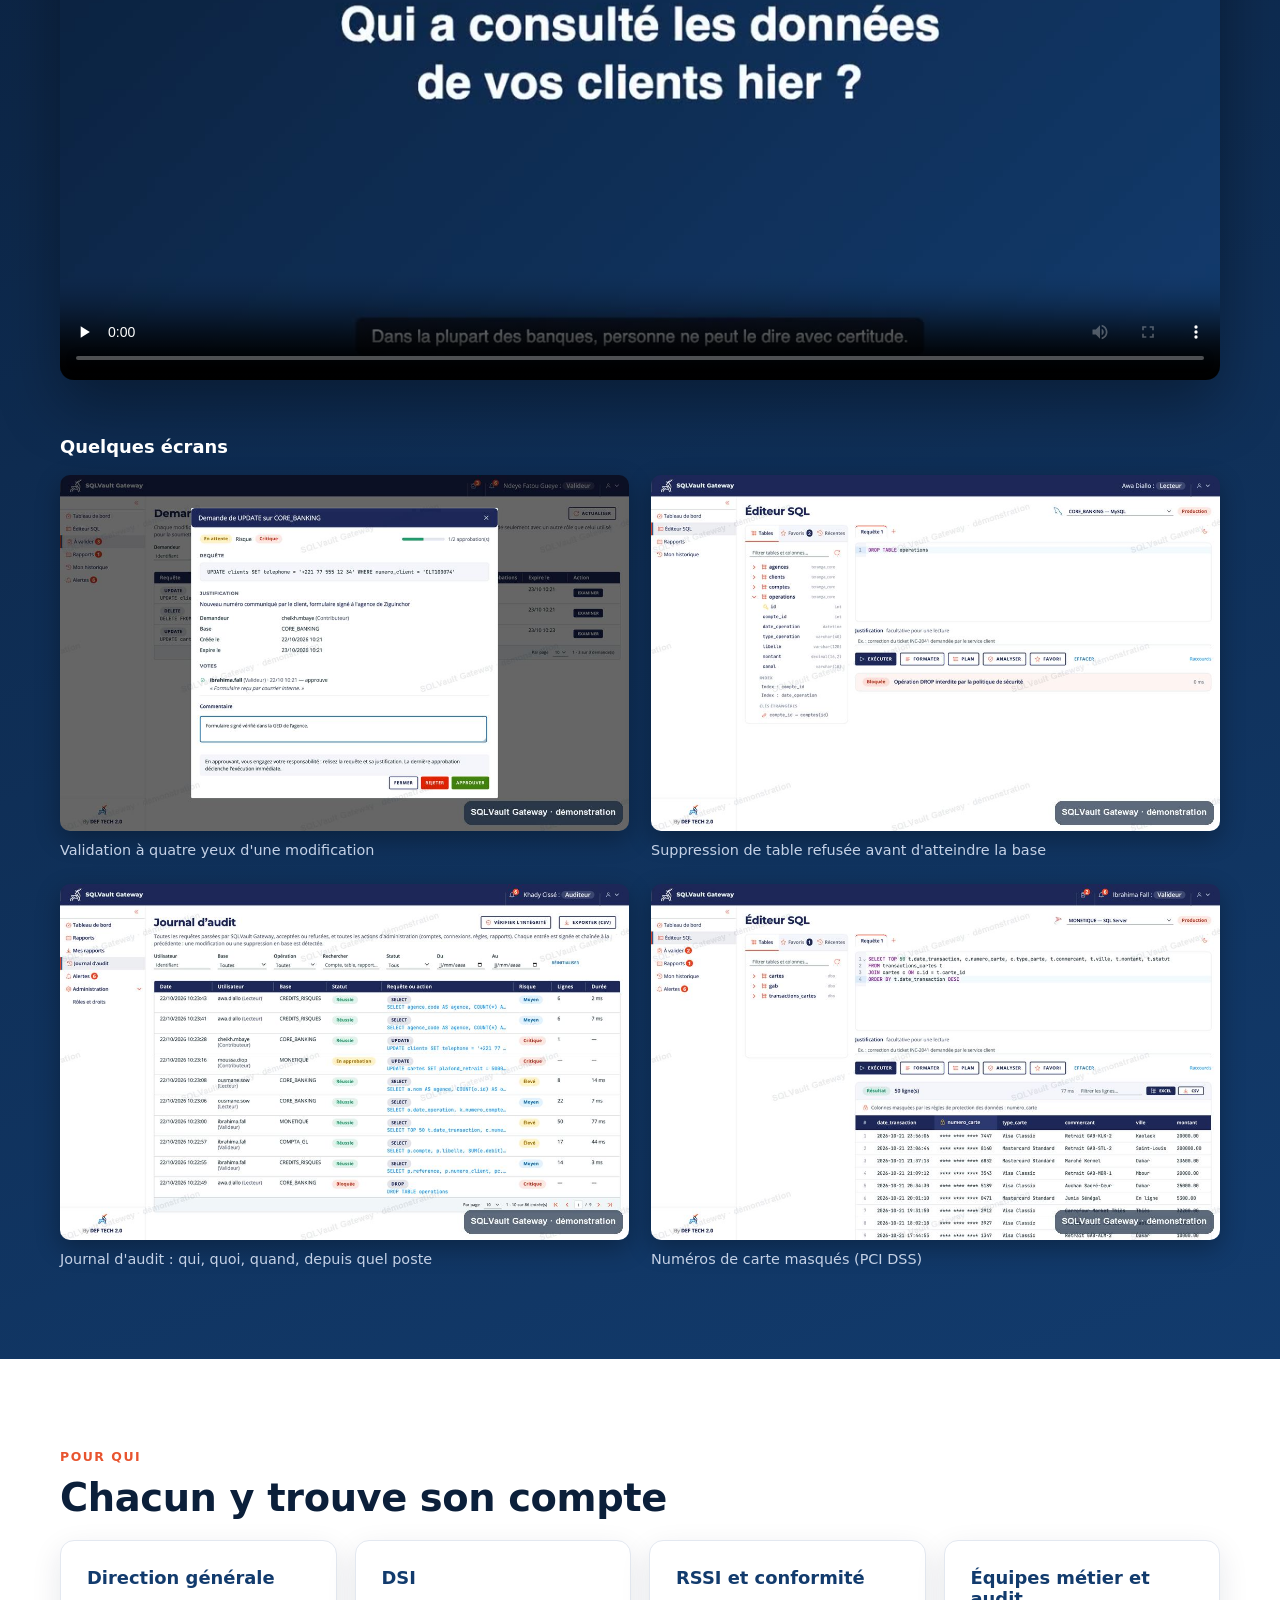
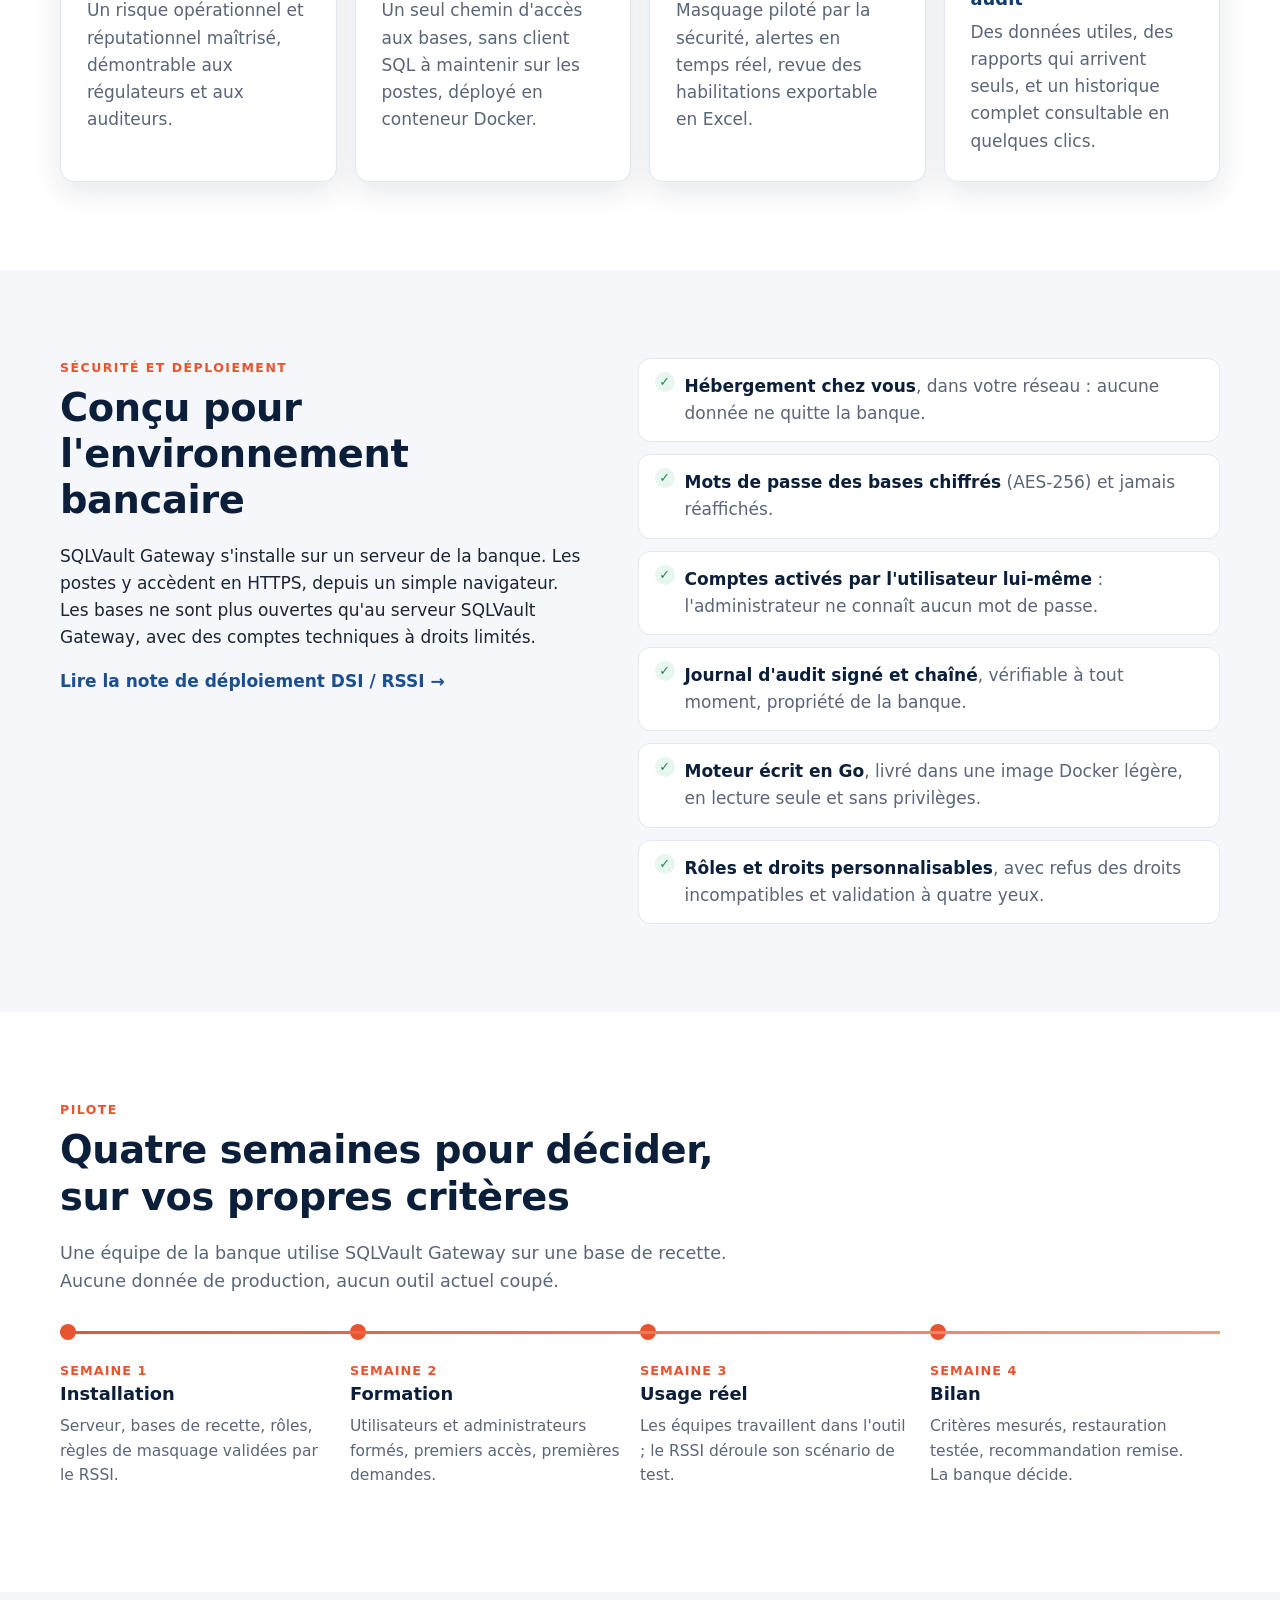
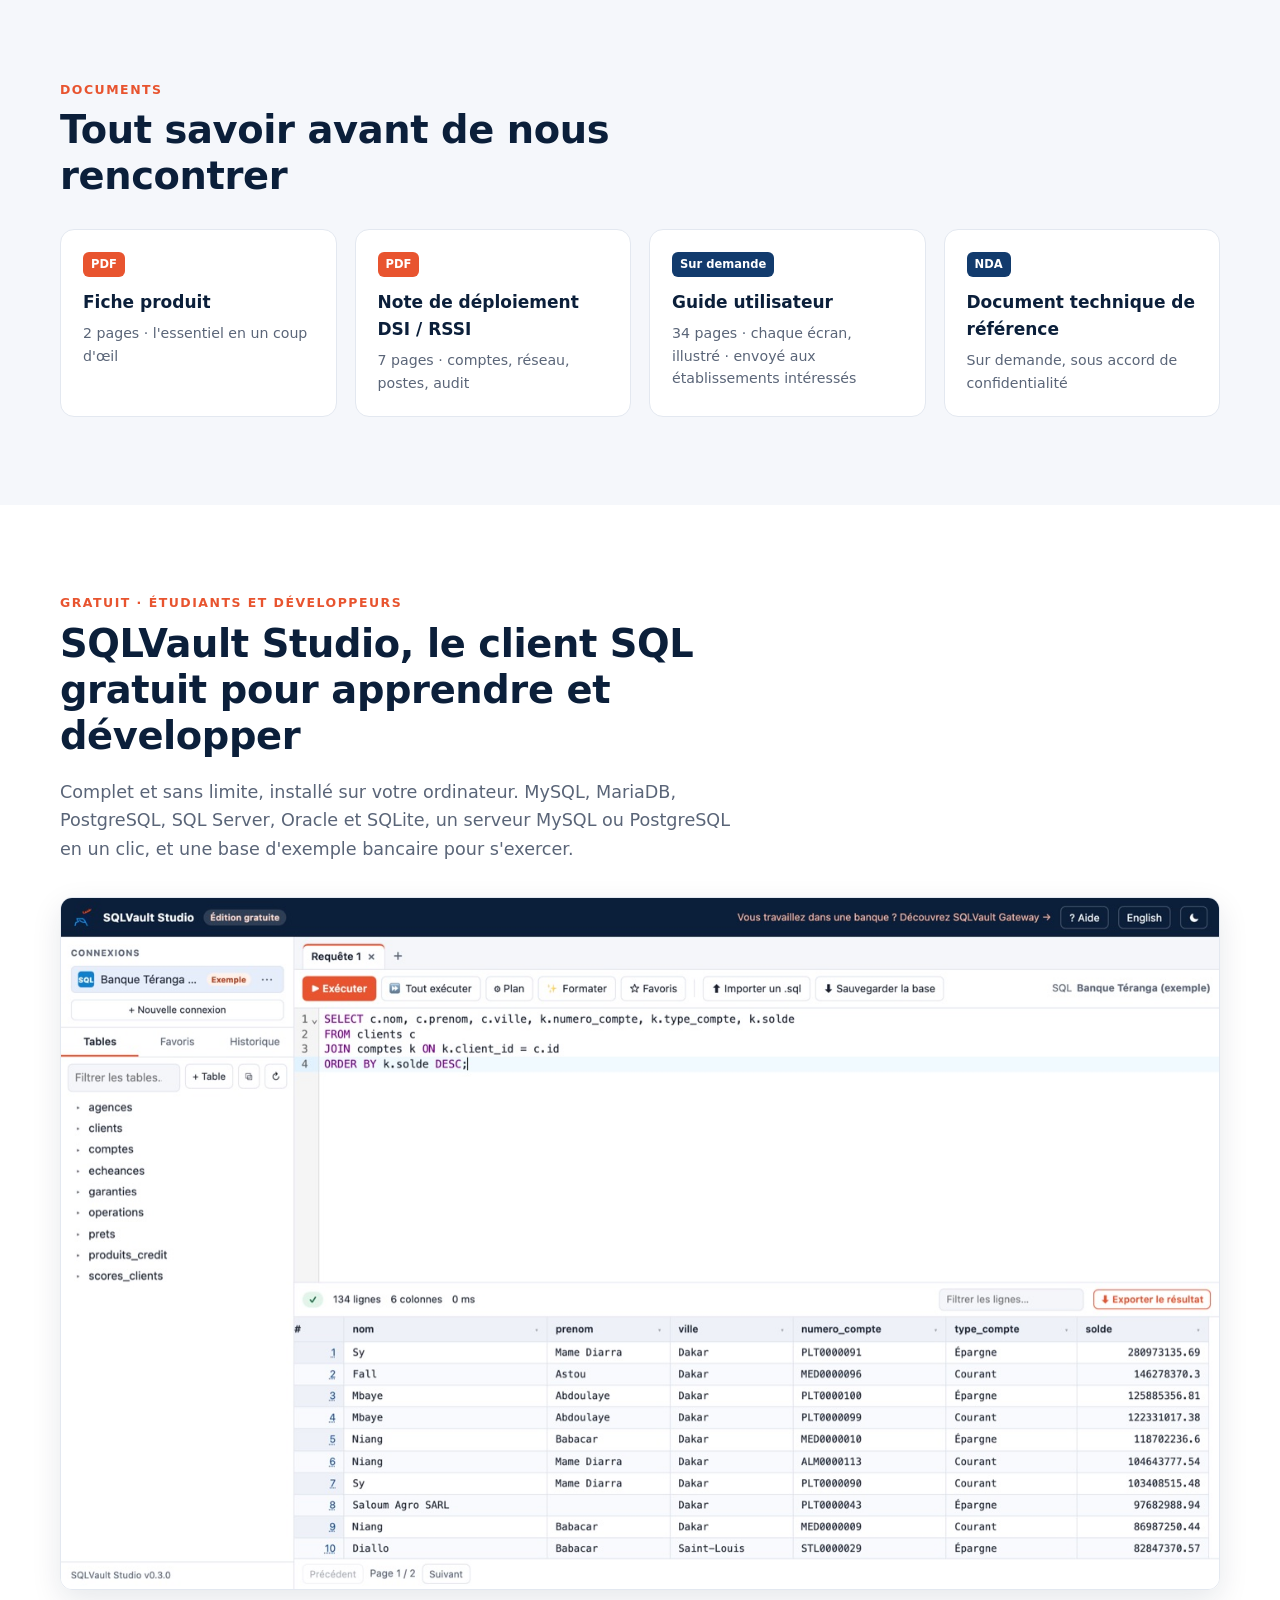
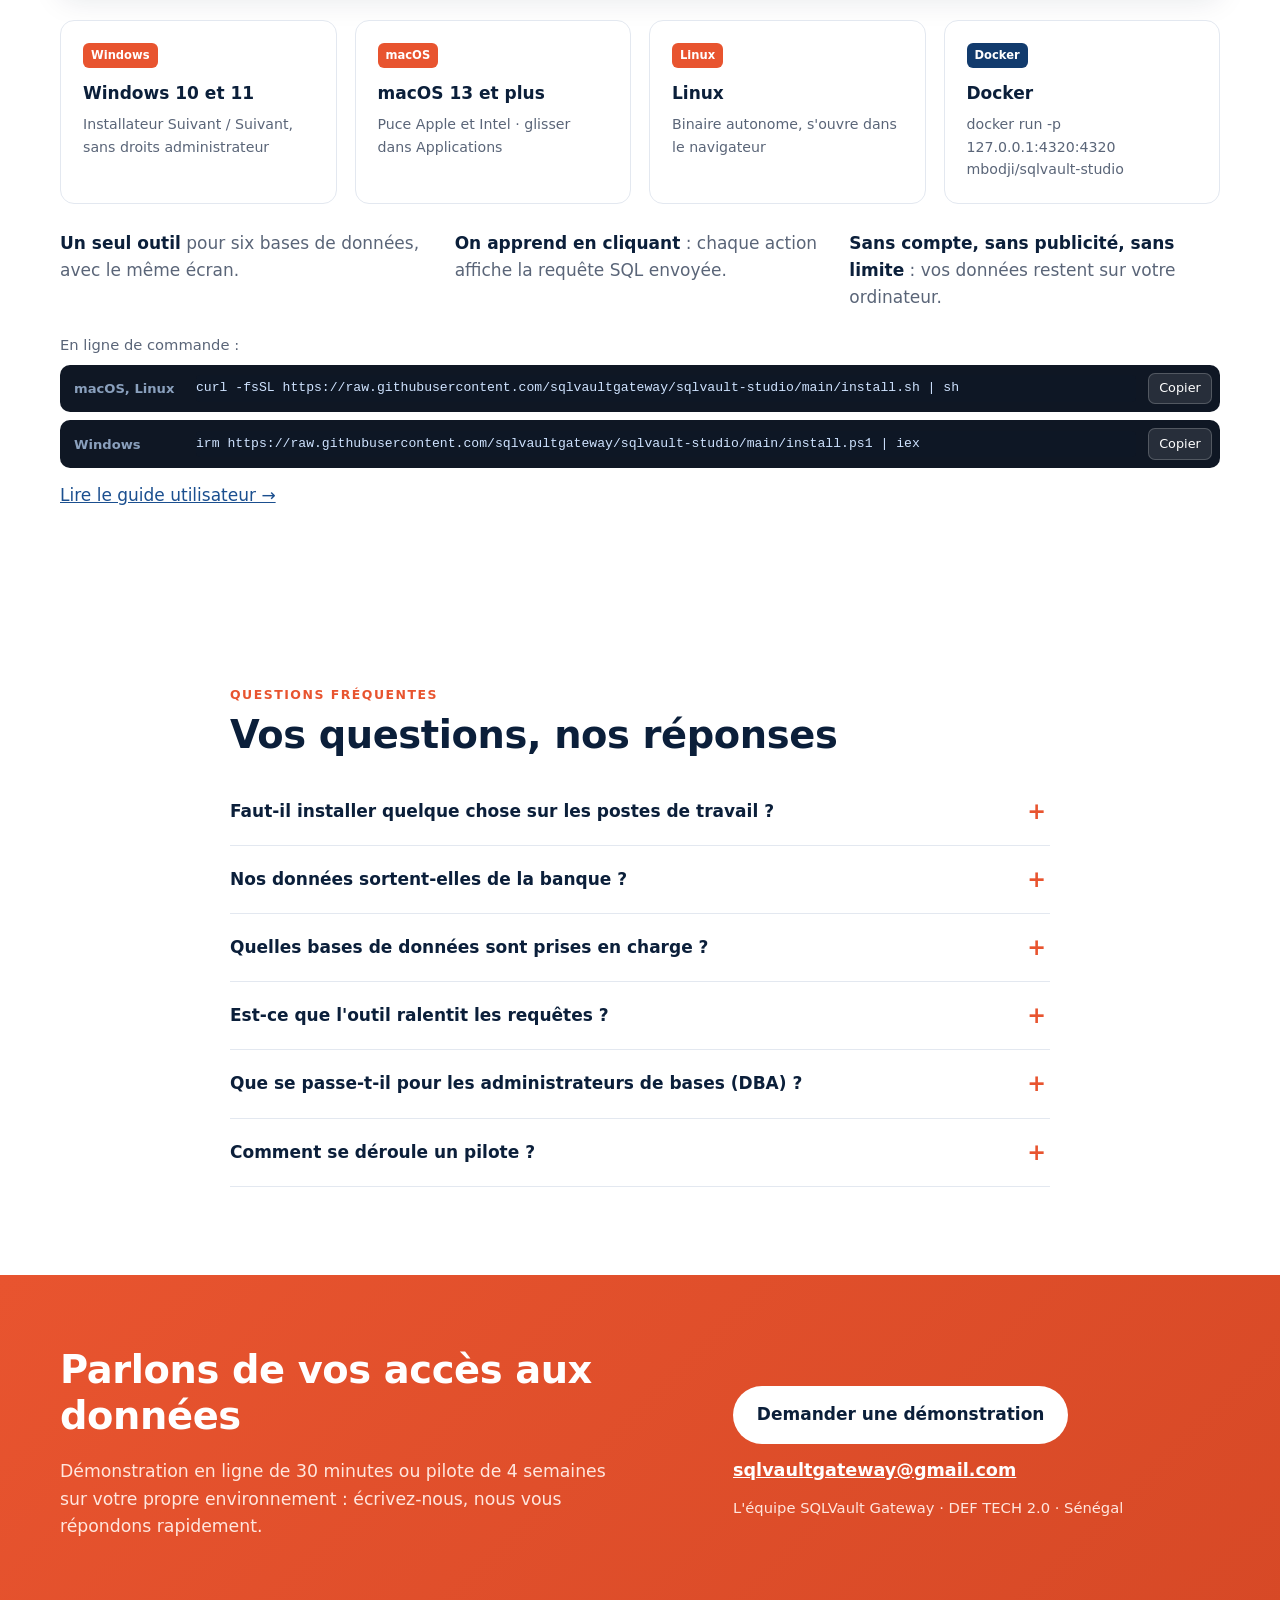
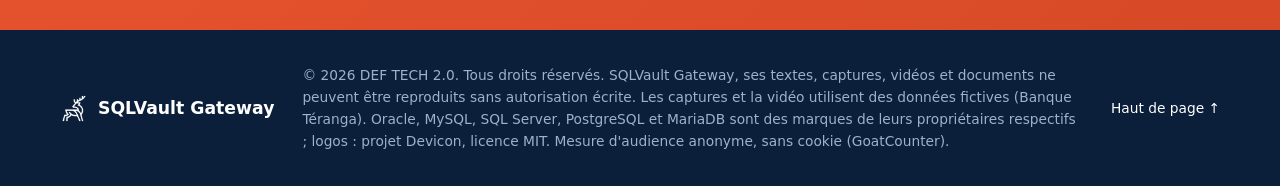
==== commit a654494d: "Add files via upload" ====
--- a/index.html
+++ b/index.html
@@ -350,12 +350,14 @@
 <footer class="foot">
   <div class="wrap foot-in">
     <div class="brand"><img src="assets/img/logo-blanc.png" alt="" width="28" height="28"><span>SQLVault Gateway</span></div>
-    <p>© 2026 DEF TECH 2.0. Tous droits réservés. SQLVault Gateway, ses textes, captures, vidéos et documents ne peuvent être reproduits sans autorisation écrite. Les captures et la vidéo utilisent des données fictives (Banque Téranga). Oracle, MySQL, SQL Server, PostgreSQL et MariaDB sont des marques de leurs propriétaires respectifs ; logos : projet Devicon, licence MIT.</p>
+    <p>© 2026 DEF TECH 2.0. Tous droits réservés. SQLVault Gateway, ses textes, captures, vidéos et documents ne peuvent être reproduits sans autorisation écrite. Les captures et la vidéo utilisent des données fictives (Banque Téranga). Oracle, MySQL, SQL Server, PostgreSQL et MariaDB sont des marques de leurs propriétaires respectifs ; logos : projet Devicon, licence MIT. Mesure d'audience anonyme, sans cookie (GoatCounter).</p>
     <a href="#haut">Haut de page ↑</a>
   </div>
 </footer>
 
 <dialog class="lightbox" aria-label="Agrandissement de la capture"><img alt=""><button aria-label="Fermer">×</button></dialog>
 <script src="assets/site.js" defer></script>
+<!-- Mesure d'audience anonyme, sans cookie -->
+<script data-goatcounter="https://sqlvaultgateway.goatcounter.com/count" async src="https://gc.zgo.at/count.js"></script>
 </body>
 </html>
--- a/assets/style.css
+++ b/assets/style.css
@@ -219,3 +219,67 @@
 .cmd .copy:hover { background: var(--orange); border-color: var(--orange); }
 .studio-guide { margin: 14px 0 0; }
 @media (max-width: 620px) { .cmd { grid-template-columns: minmax(0, 1fr) auto; } .cmd span { grid-column: 1 / -1; } }
+
+/* ===== Animations (désactivées si l'utilisateur demande moins d'animations) ===== */
+.nav { transition: box-shadow .3s, background .3s; }
+.nav.scrolled { box-shadow: 0 6px 24px rgba(11, 31, 58, .08); background: rgba(255, 255, 255, .96); }
+.timeline { position: relative; }
+.timeline::after { content: ""; position: absolute; top: -3px; left: 0; height: 3px; width: 0; background: linear-gradient(90deg, var(--orange), #f39a7d); }
+.hero-shot { position: relative; }
+@media (prefers-reduced-motion: no-preference) {
+  /* Apparition plus franche, en cascade (--d est fixé par site.js) */
+  .reveal { transform: translateY(30px) scale(.985); transition: opacity .8s cubic-bezier(.2,.7,.2,1), transform .8s cubic-bezier(.2,.7,.2,1); transition-delay: var(--d, 0s); }
+  .reveal.in { transform: none; }
+
+  /* Accroche : cascade au chargement, capture qui arrive puis flotte, reflet qui balaie l'écran */
+  .hero-text > * { animation: rise .9s cubic-bezier(.2,.7,.2,1) both; }
+  .hero-text > :nth-child(1) { animation-delay: .05s } .hero-text > :nth-child(2) { animation-delay: .15s }
+  .hero-text > :nth-child(3) { animation-delay: .3s } .hero-text > :nth-child(4) { animation-delay: .45s } .hero-text > :nth-child(5) { animation-delay: .6s }
+  .hero-shot { animation: shot-in 1.2s .25s cubic-bezier(.2,.7,.2,1) both, float 8s 1.6s ease-in-out infinite; }
+  .hero-shot::after { content: ""; position: absolute; inset: 0; pointer-events: none; background: linear-gradient(105deg, transparent 35%, rgba(255,255,255,.35) 50%, transparent 65%); transform: translateX(-120%); animation: sweep 7s 2.2s ease-in-out infinite; }
+  .hero .cta .btn:not(.btn-ghost) { animation: pulse 3.4s 2s ease-out infinite; }
+  @keyframes rise { from { opacity: 0; transform: translateY(26px); } to { opacity: 1; transform: none; } }
+  @keyframes shot-in { from { opacity: 0; transform: perspective(1400px) translateX(60px) rotateY(-16deg); } to { opacity: 1; transform: perspective(1400px) rotateY(-6deg); } }
+  @keyframes float { 0%, 100% { transform: perspective(1400px) rotateY(-6deg) translateY(0); } 50% { transform: perspective(1400px) rotateY(-4deg) translateY(-10px); } }
+  @keyframes sweep { 0%, 70% { transform: translateX(-120%); } 100% { transform: translateX(120%); } }
+  @keyframes pulse { 0% { box-shadow: 0 6px 18px rgba(232,84,47,.35), 0 0 0 0 rgba(232,84,47,.45); } 70%, 100% { box-shadow: 0 6px 18px rgba(232,84,47,.35), 0 0 0 16px rgba(232,84,47,0); } }
+
+  /* Icônes des fonctionnalités : petit rebond à l'apparition */
+  .feature.reveal .ico { transform: scale(.6) rotate(-8deg); opacity: 0; transition: transform .6s cubic-bezier(.3,1.6,.5,1), opacity .4s; transition-delay: calc(var(--d, 0s) + .25s); }
+  .feature.reveal.in .ico { transform: none; opacity: 1; }
+
+  /* Avant / après : les connexions se dessinent ; des requêtes circulent dans le schéma « après » */
+  .arch-panel path { stroke-dasharray: 700; stroke-dashoffset: 700; }
+  .arch-panel.in path { animation: draw 1.6s cubic-bezier(.4,0,.2,1) forwards; }
+  .arch-before.in .lines-bad path:nth-child(3n+1) { animation-delay: .1s } .arch-before.in .lines-bad path:nth-child(3n+2) { animation-delay: .35s } .arch-before.in .lines-bad path:nth-child(3n) { animation-delay: .6s }
+  .arch-after.in .lines-out path { animation-delay: .7s; }
+  .arch-before .warn { opacity: 0; } .arch-before.in .warn { animation: rise .7s 1.6s both, blink 2.6s 2.4s ease-in-out infinite; }
+  .arch-after .gw rect { transform-box: fill-box; transform-origin: center; }
+  .arch-after.in .gw rect { animation: glow 2.8s 1.4s ease-in-out infinite; }
+  @keyframes draw { to { stroke-dashoffset: 0; } }
+  @keyframes blink { 0%, 100% { opacity: 1; } 50% { opacity: .55; } }
+  @keyframes glow { 0%, 100% { filter: drop-shadow(0 0 0 rgba(47,125,250,0)); } 50% { filter: drop-shadow(0 0 12px rgba(47,125,250,.55)); } }
+
+  /* Les 4 étapes s'allument tour à tour, en boucle */
+  .steps.play li { animation: step-on 6s ease-in-out infinite; }
+  .steps.play li:nth-child(2) { animation-delay: 1.5s } .steps.play li:nth-child(3) { animation-delay: 3s } .steps.play li:nth-child(4) { animation-delay: 4.5s }
+  .steps.play li b { animation: step-dot 6s ease-in-out infinite; animation-delay: inherit; }
+  @keyframes step-on { 0%, 30%, 100% { border-color: var(--line); box-shadow: none; transform: none; } 6%, 22% { border-color: var(--orange); box-shadow: 0 14px 34px rgba(232,84,47,.16); transform: translateY(-4px); } }
+  @keyframes step-dot { 0%, 30%, 100% { transform: none; } 8%, 20% { transform: scale(1.15); } }
+
+  /* Frise du pilote : la ligne se remplit, les semaines s'allument */
+  .timeline.play::after { animation: fill-line 2.6s .2s cubic-bezier(.4,0,.2,1) forwards; }
+  .timeline li::before { transform: scale(0); transition: transform .5s cubic-bezier(.3,1.6,.5,1); }
+  .timeline.play li::before { transform: scale(1); }
+  .timeline.play li:nth-child(1)::before { transition-delay: .2s } .timeline.play li:nth-child(2)::before { transition-delay: .9s }
+  .timeline.play li:nth-child(3)::before { transition-delay: 1.6s } .timeline.play li:nth-child(4)::before { transition-delay: 2.3s }
+  @keyframes fill-line { to { width: 100%; } }
+
+  /* Bandeau de contact : dégradé qui ondule lentement */
+  .contact { background-size: 180% 180%; animation: drift 14s ease-in-out infinite alternate; }
+  @keyframes drift { from { background-position: 0% 50%; } to { background-position: 100% 50%; } }
+}
+@media (prefers-reduced-motion: no-preference) and (max-width: 980px) {
+  .hero-shot { animation: rise .9s .3s cubic-bezier(.2,.7,.2,1) both; }
+}
+.hero { overflow: hidden; } /* la capture qui arrive de la droite ne fait jamais déborder la page */
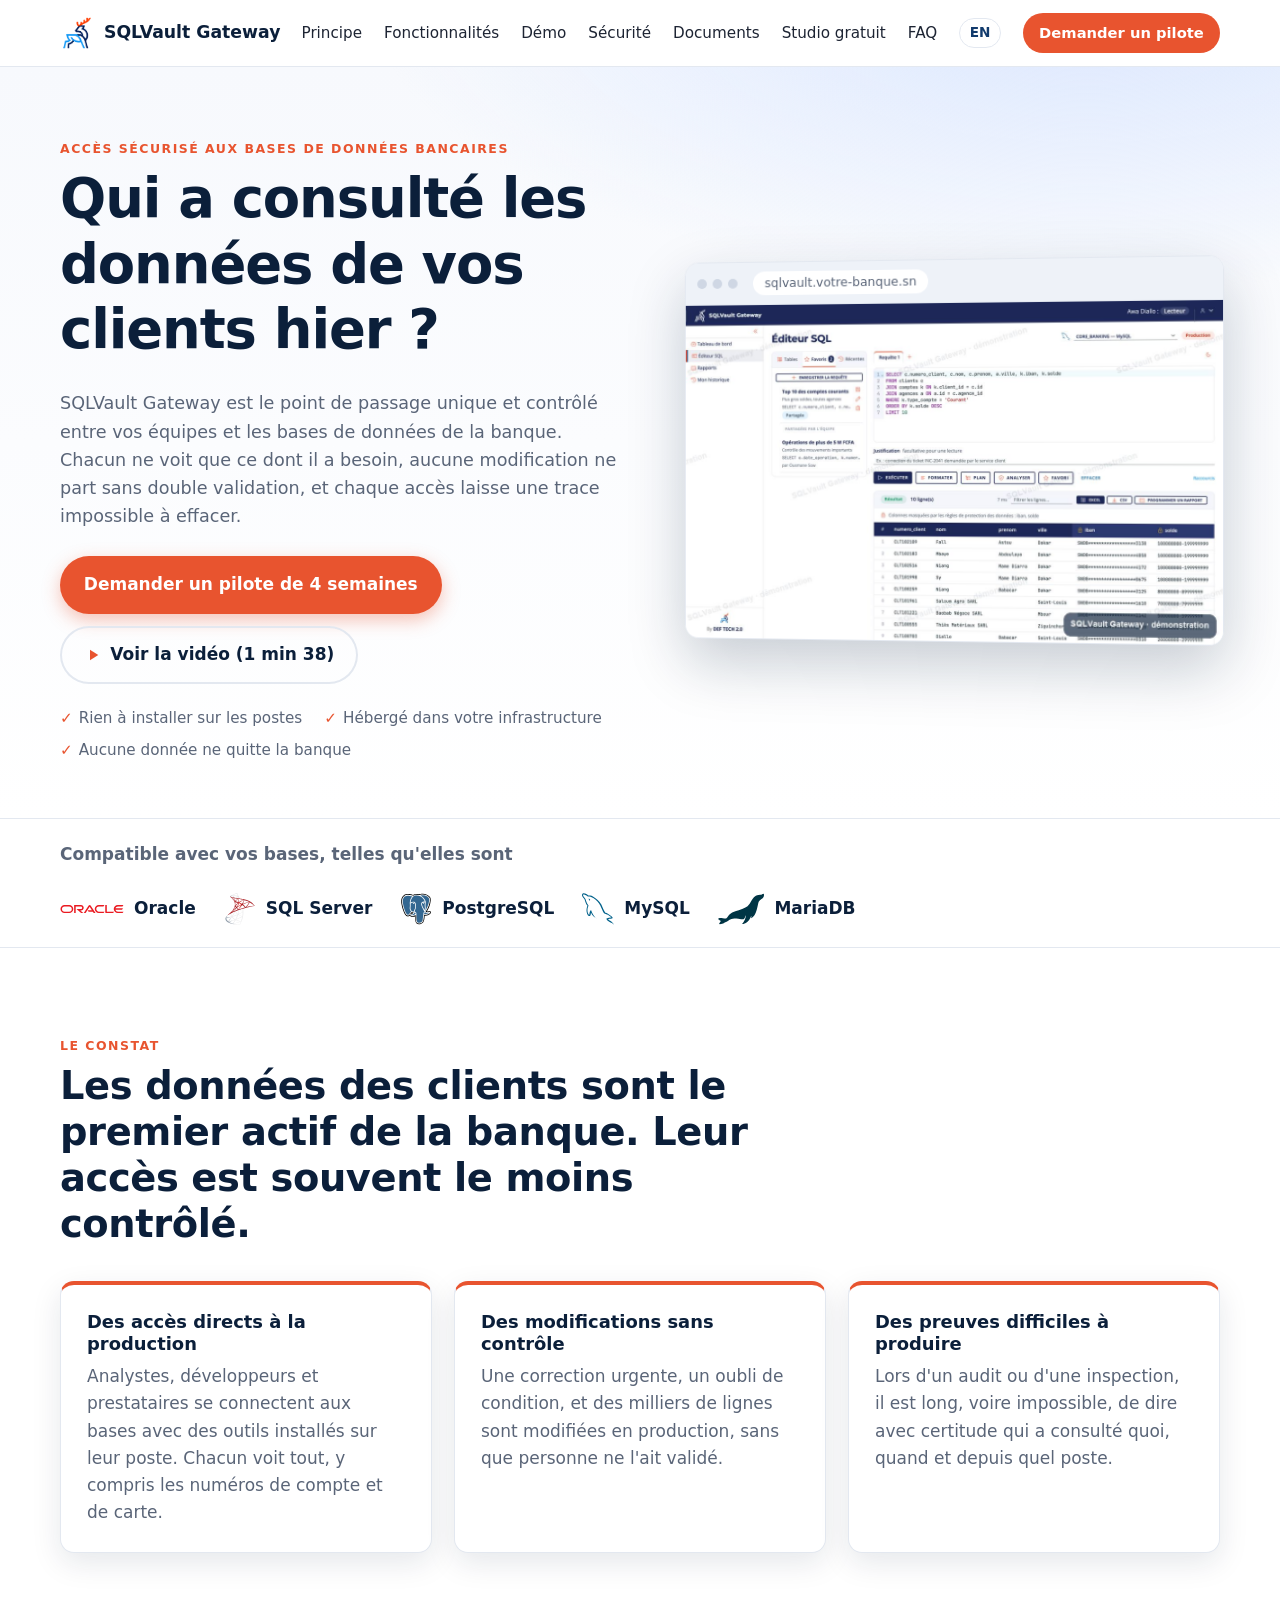
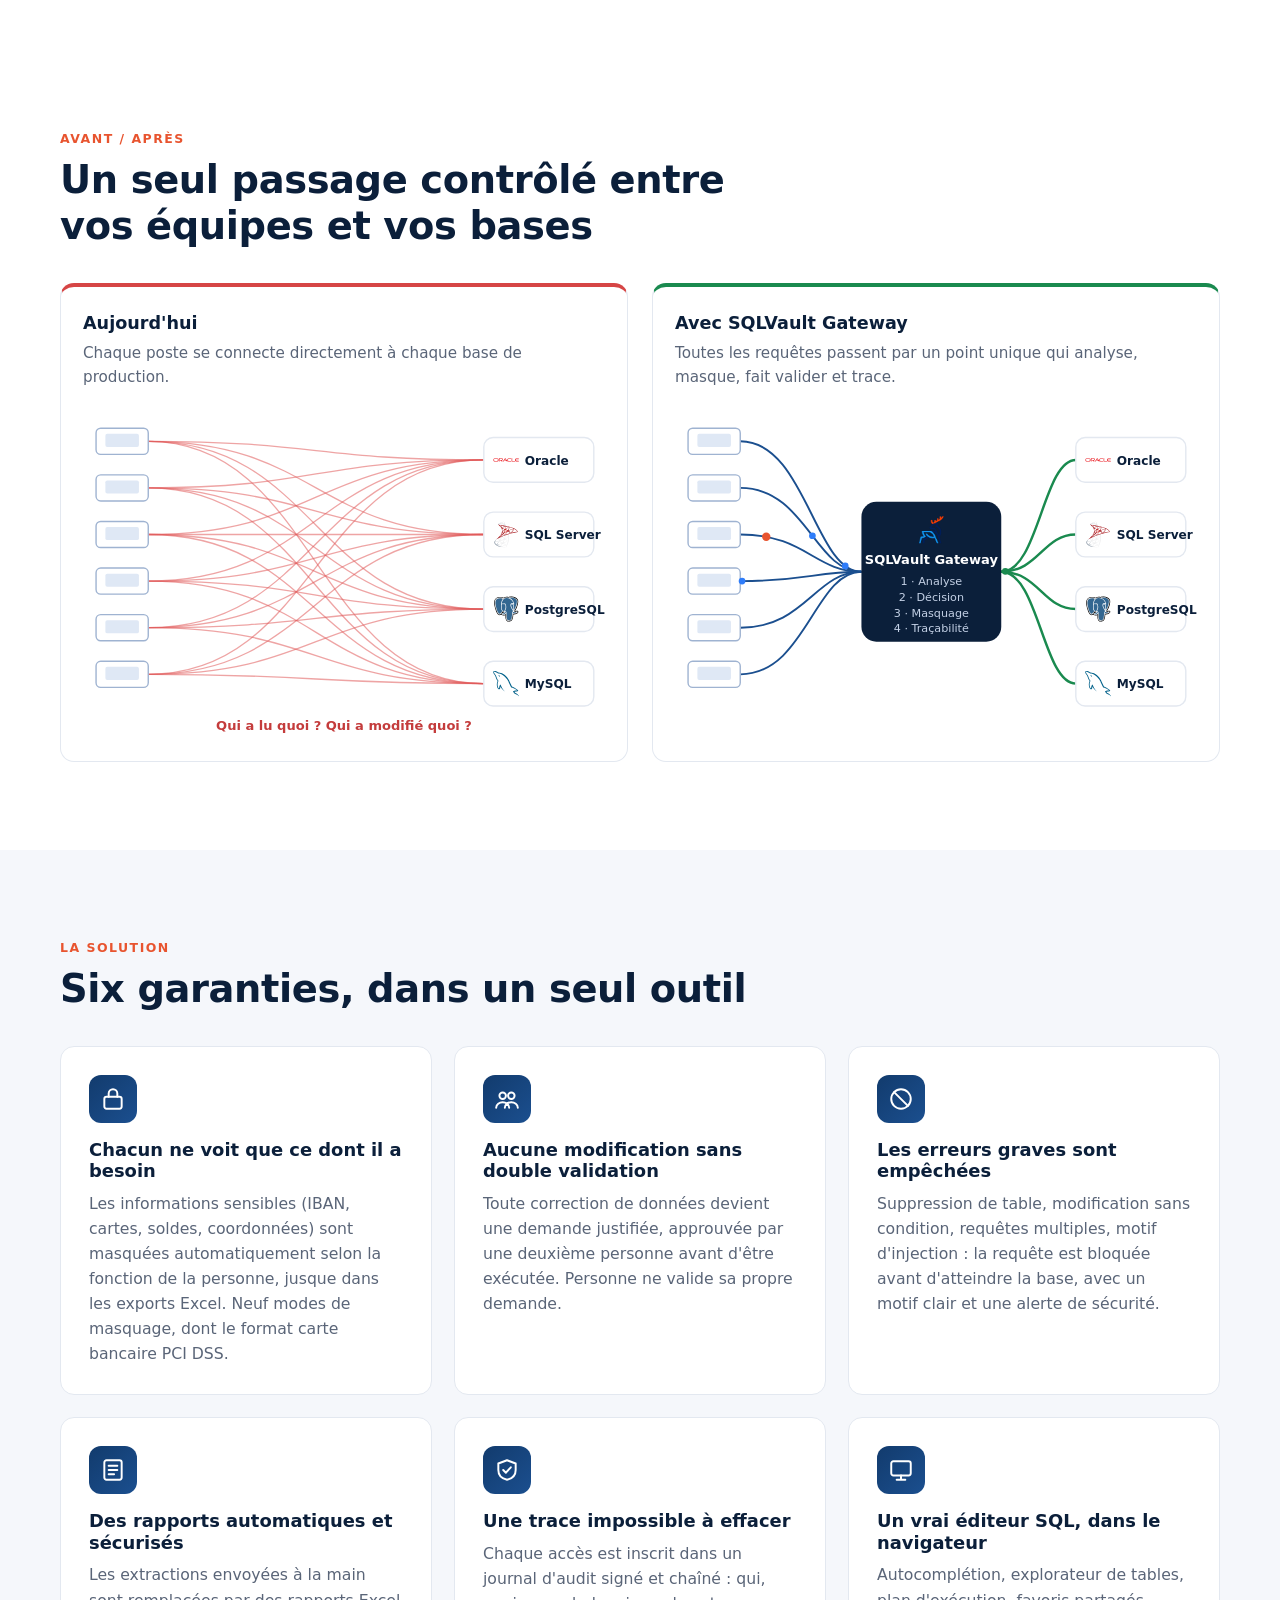
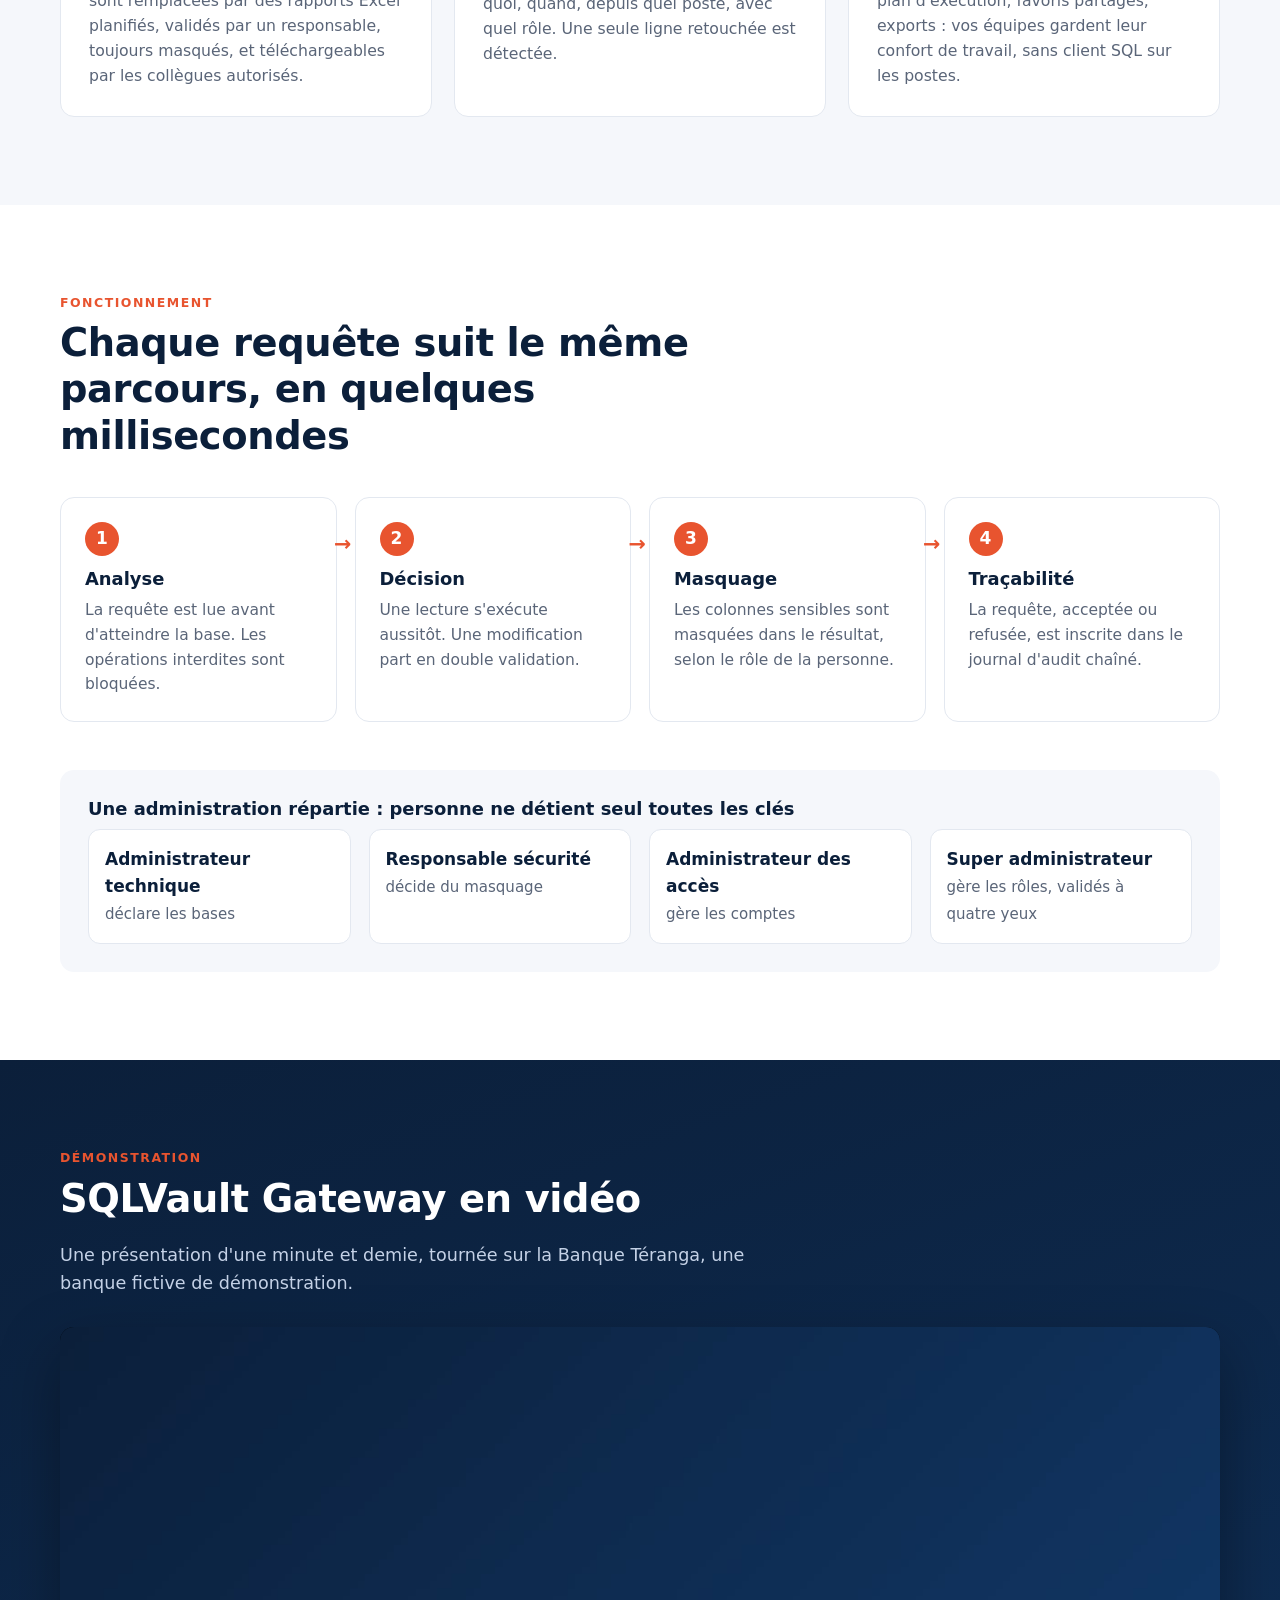
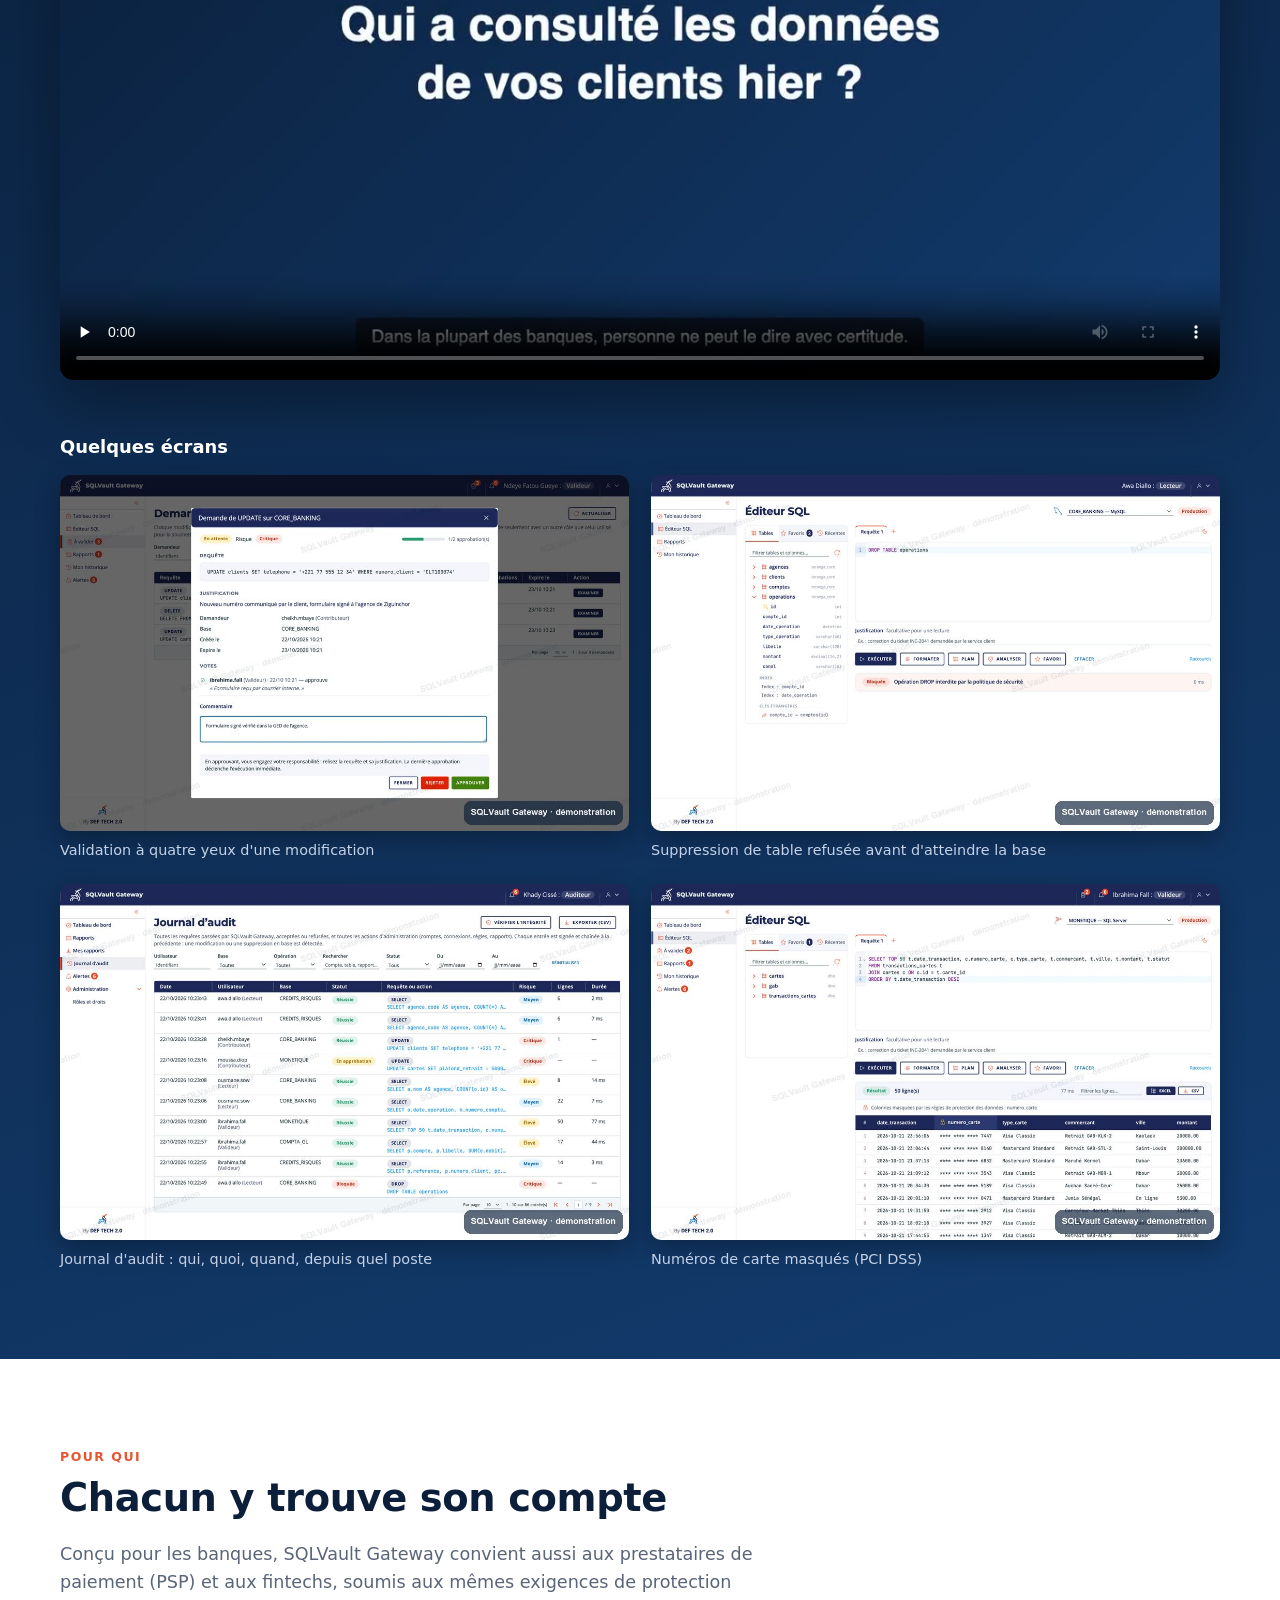
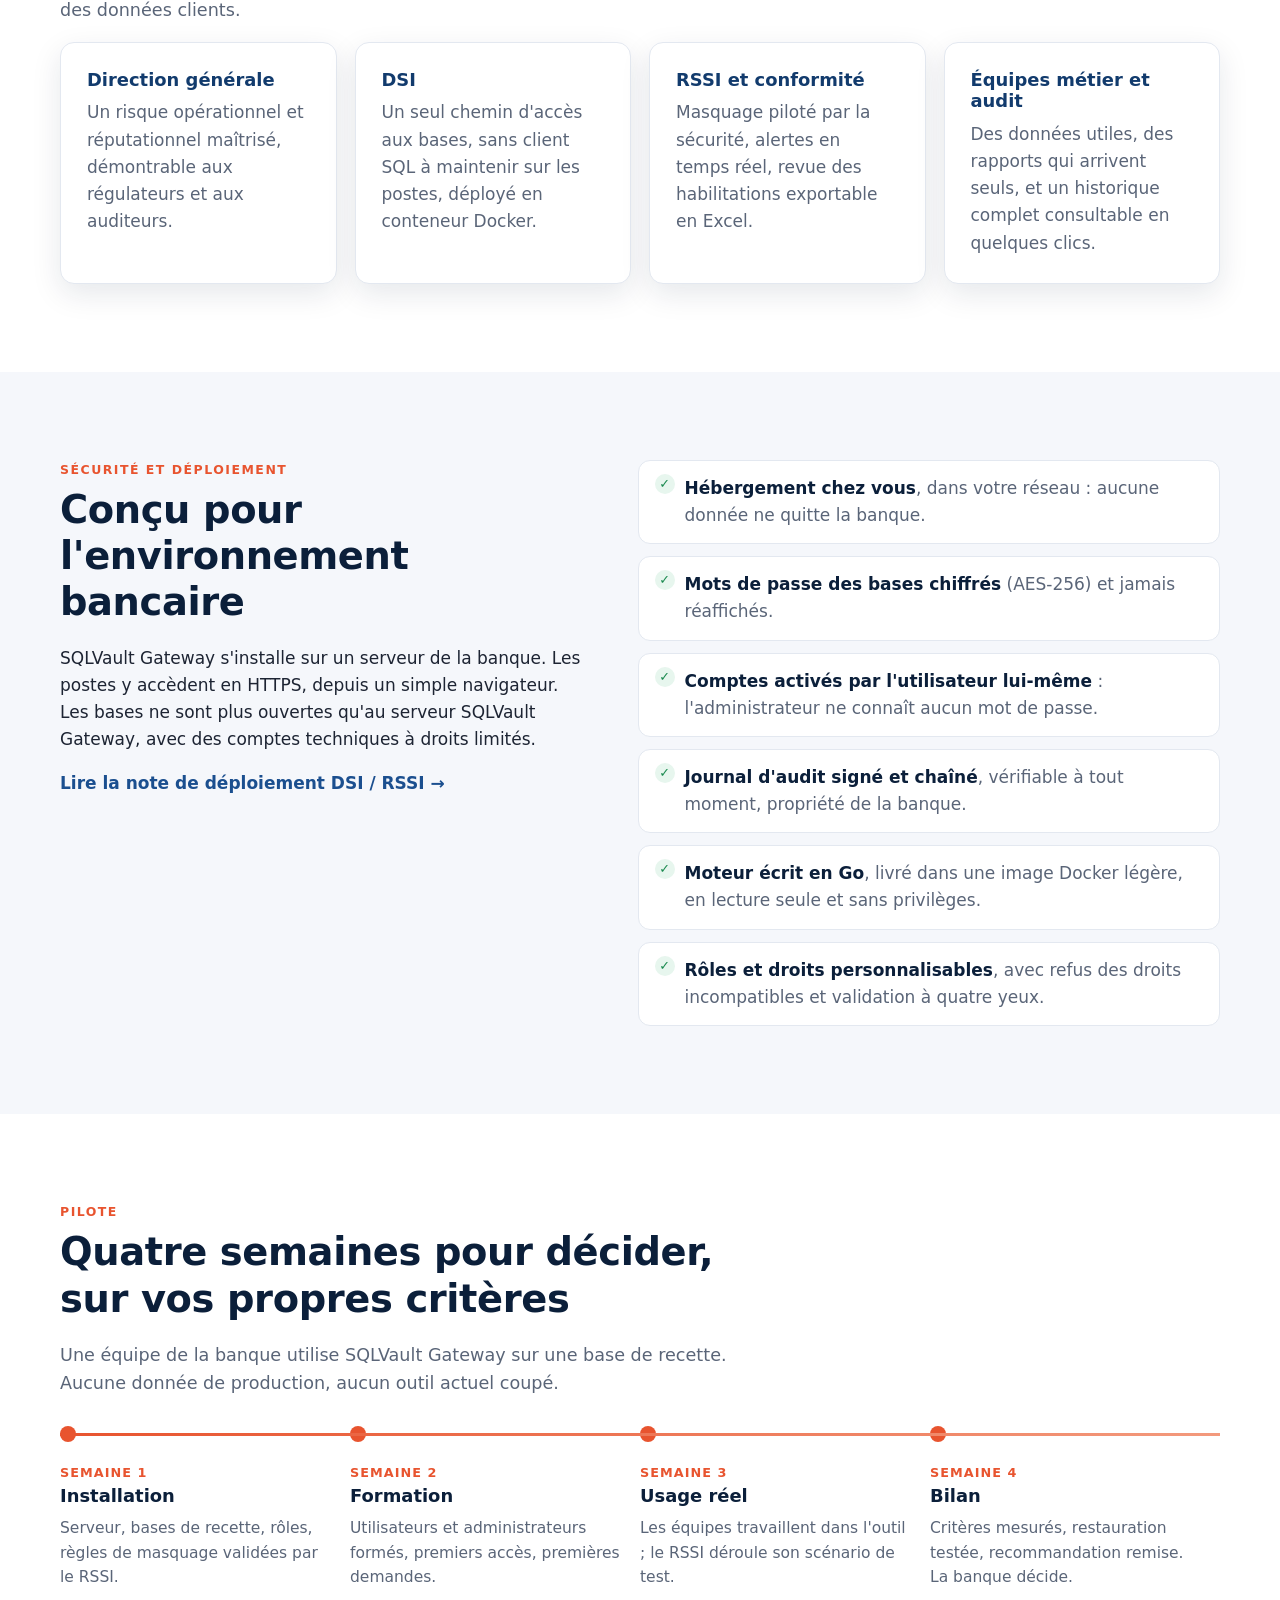
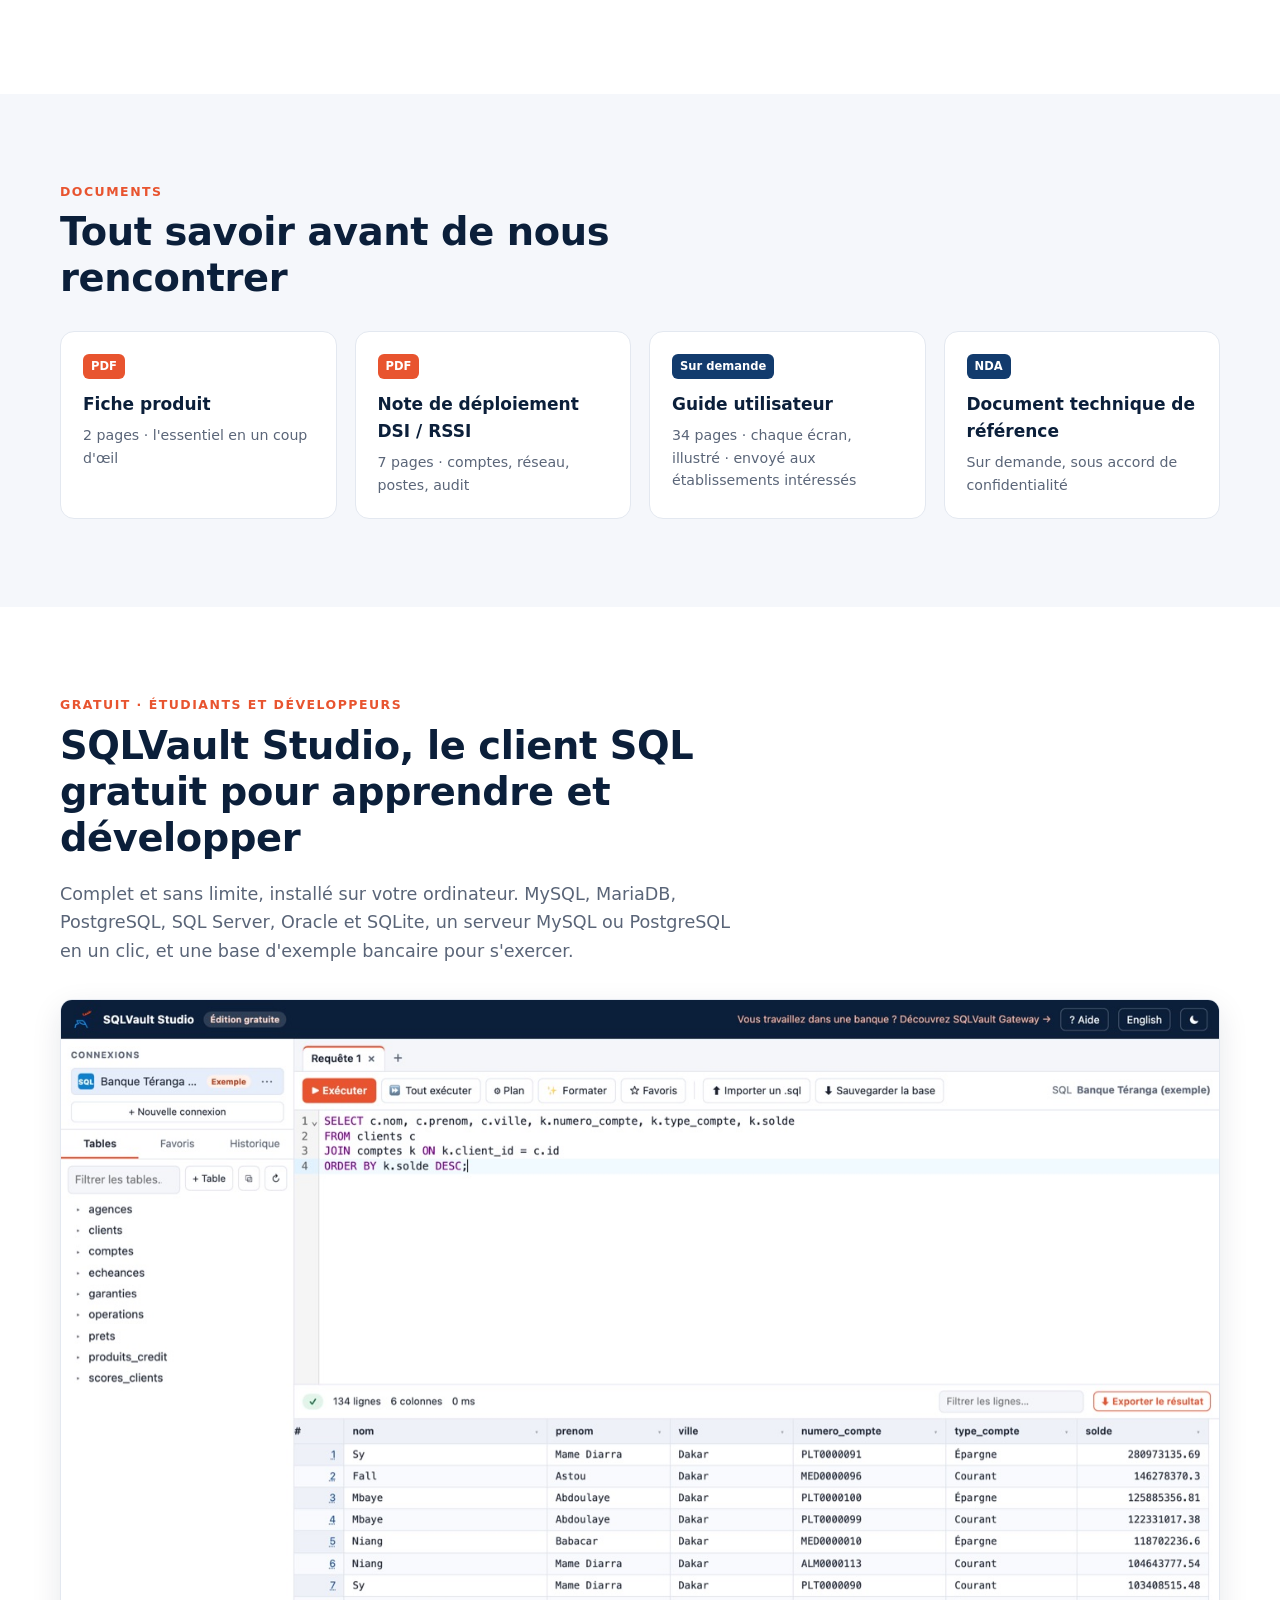
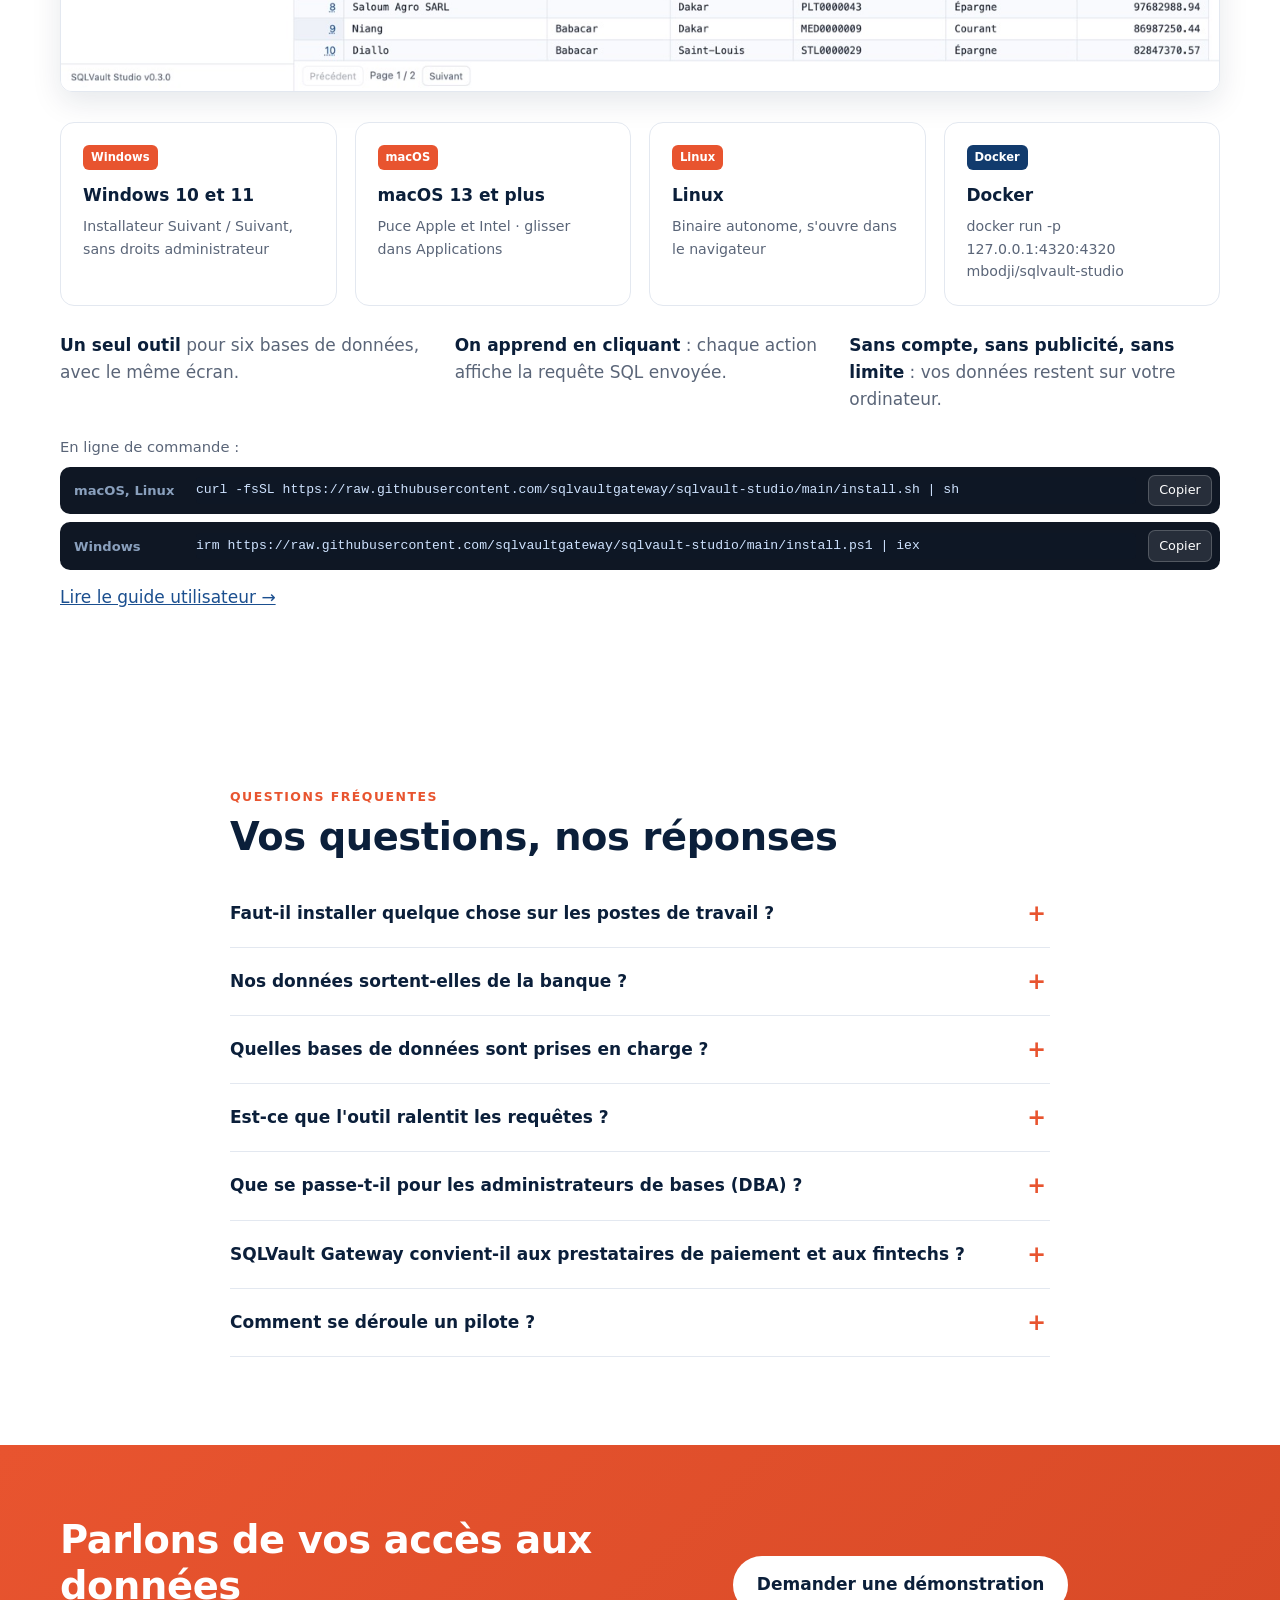
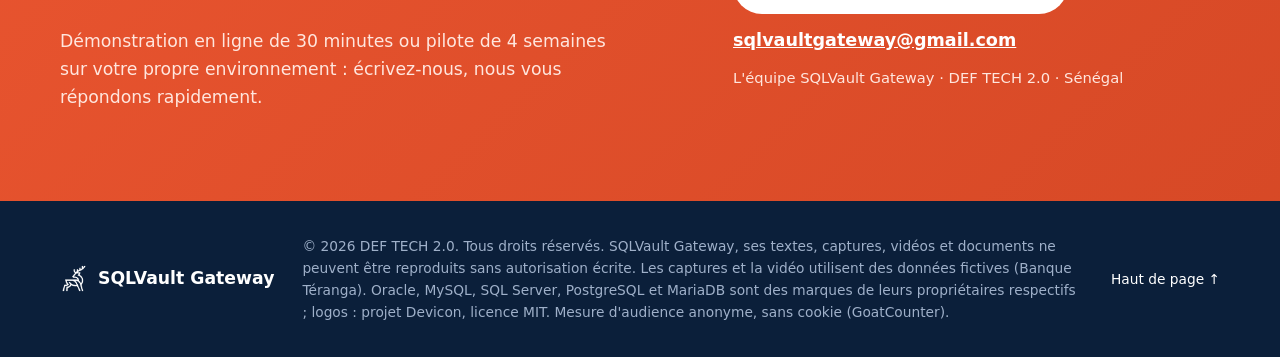
==== commit 03efaa29: "Add files via upload" ====
--- a/index.html
+++ b/index.html
@@ -231,6 +231,7 @@
   <div class="wrap">
     <p class="kicker">Pour qui</p>
     <h2>Chacun y trouve son compte</h2>
+    <p class="sub">Conçu pour les banques, SQLVault Gateway convient aussi aux prestataires de paiement (PSP) et aux fintechs, soumis aux mêmes exigences de protection des données clients.</p>
     <div class="grid4 who">
       <article class="card"><h3>Direction générale</h3><p>Un risque opérationnel et réputationnel maîtrisé, démontrable aux régulateurs et aux auditeurs.</p></article>
       <article class="card"><h3>DSI</h3><p>Un seul chemin d'accès aux bases, sans client SQL à maintenir sur les postes, déployé en conteneur Docker.</p></article>
@@ -326,6 +327,7 @@
     <details><summary>Quelles bases de données sont prises en charge ?</summary><p>Oracle, SQL Server, PostgreSQL, MySQL et MariaDB, avec ou sans chiffrement TLS. Le même écran et les mêmes règles servent pour toutes.</p></details>
     <details><summary>Est-ce que l'outil ralentit les requêtes ?</summary><p>L'analyse et le masquage ajoutent quelques millisecondes. Les grands résultats sont lus en flux, et l'export complet est produit côté serveur.</p></details>
     <details><summary>Que se passe-t-il pour les administrateurs de bases (DBA) ?</summary><p>Les évolutions de structure et l'accès d'urgence passent par des circuits dédiés et tracés (bastion, coffre-fort à mots de passe). La note DSI / RSSI décrit le dispositif complet.</p></details>
+    <details><summary>SQLVault Gateway convient-il aux prestataires de paiement et aux fintechs ?</summary><p>Oui. Conçu pour les banques, il répond aux mêmes besoins chez les prestataires de paiement (PSP), les établissements de monnaie électronique et les fintechs : données de cartes et de comptes masquées, modifications validées à quatre yeux, preuves d'accès pour les audits et les régulateurs.</p></details>
     <details><summary>Comment se déroule un pilote ?</summary><p>Quatre semaines sur une base de recette, avec 5 à 10 utilisateurs et des critères de réussite fixés dès le premier jour avec votre DSI et votre RSSI.</p></details>
   </div>
 </section>
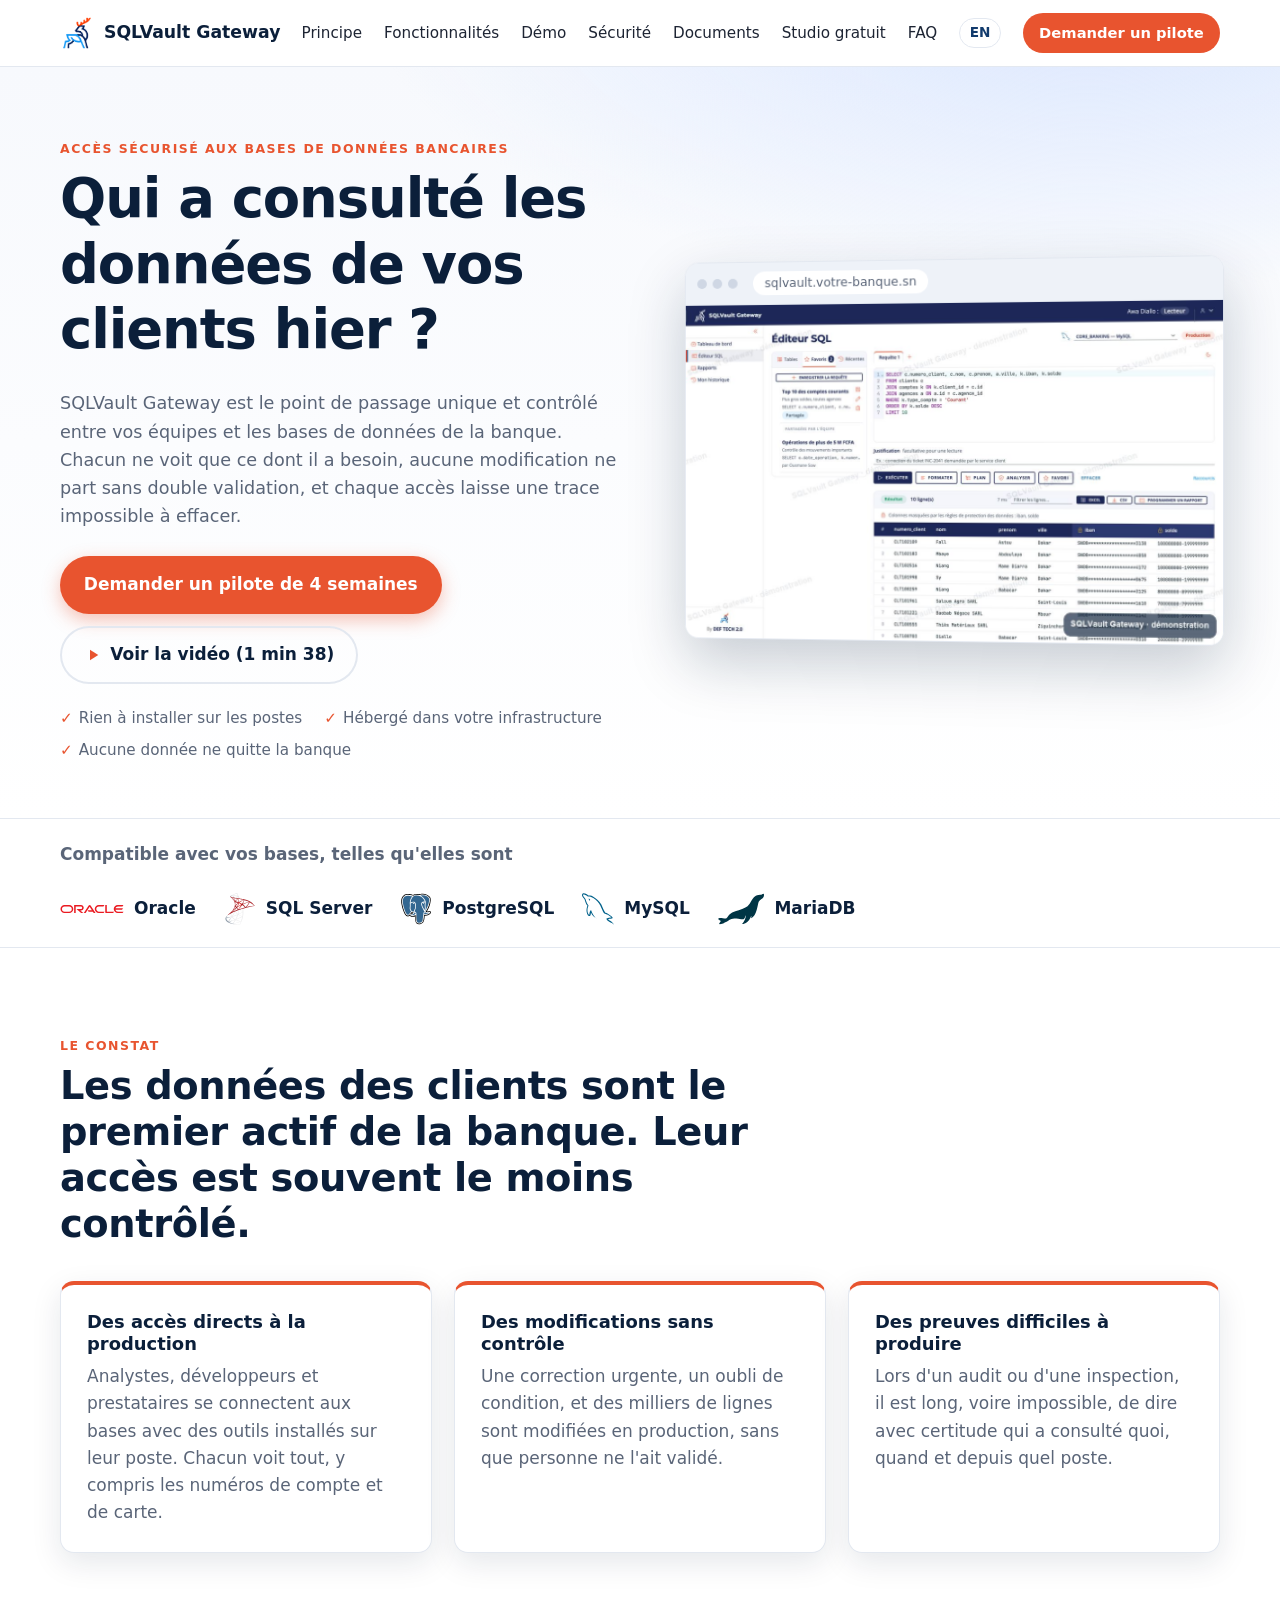
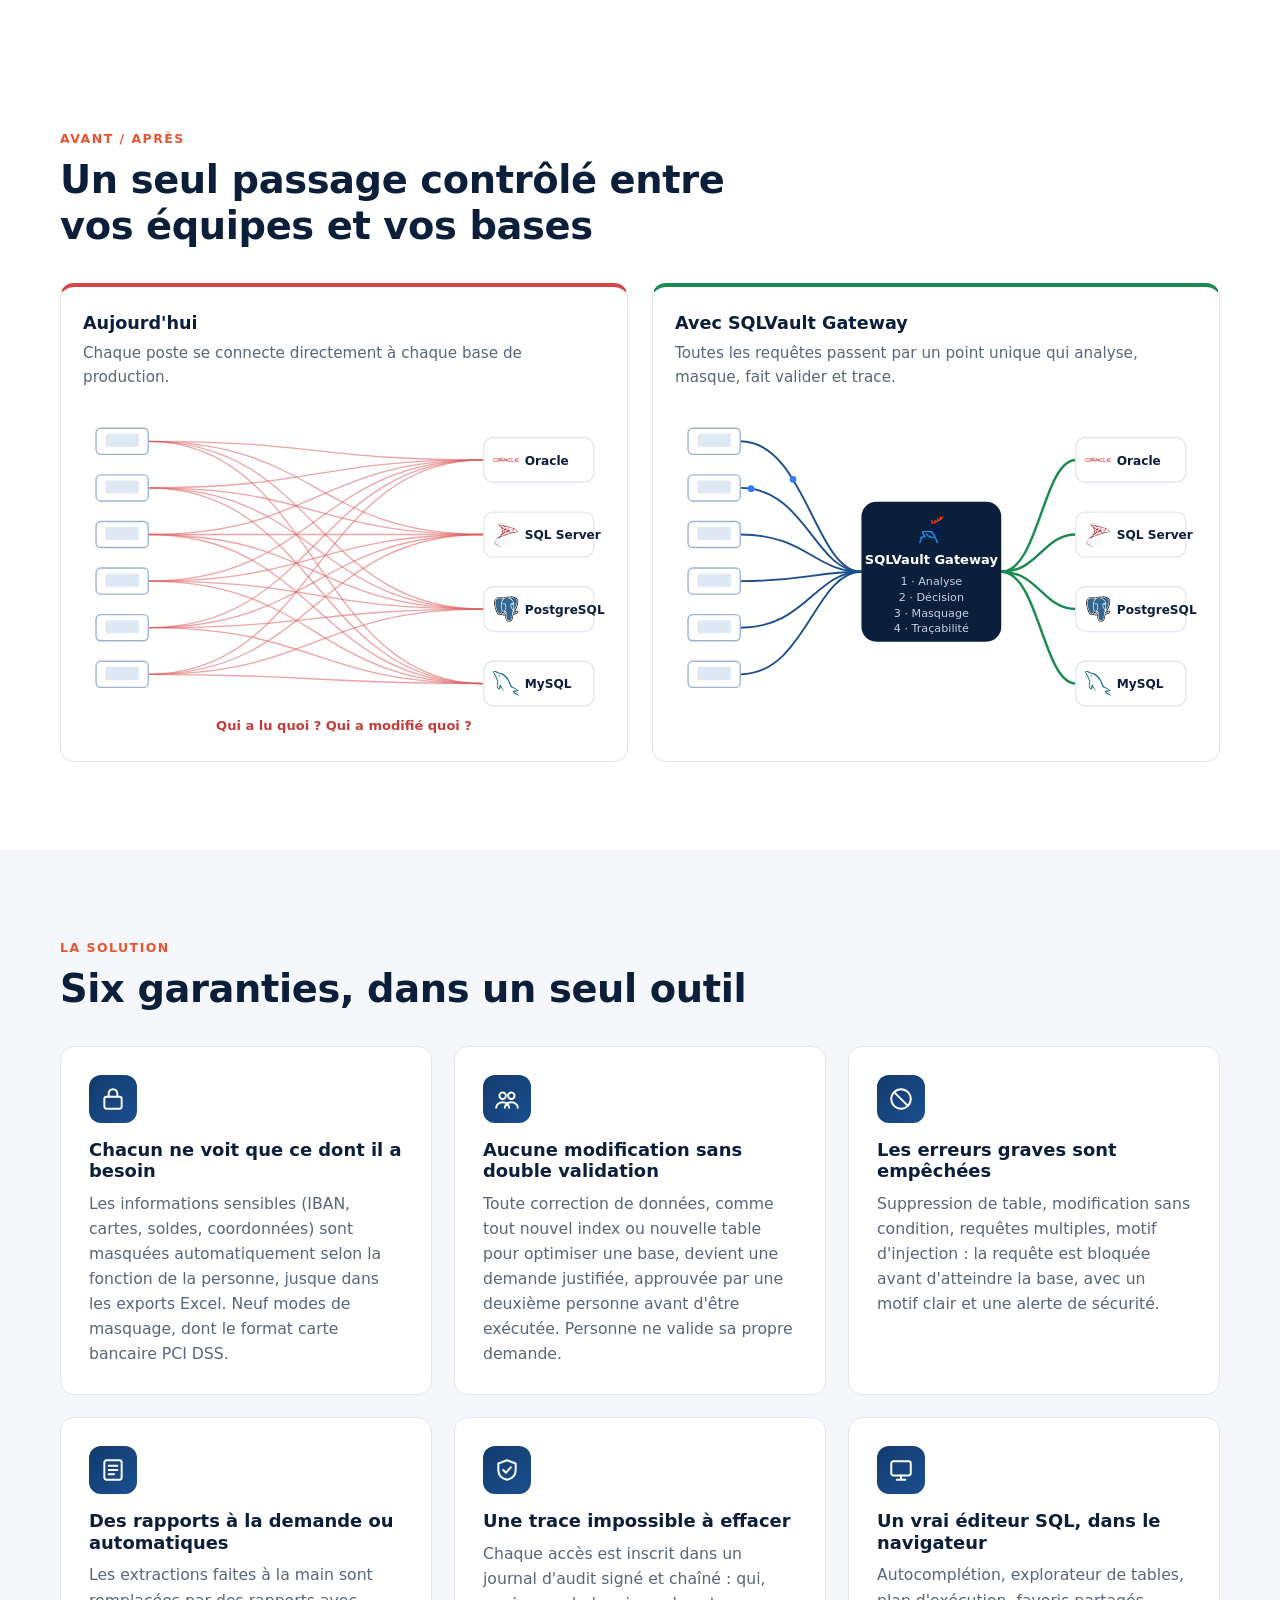
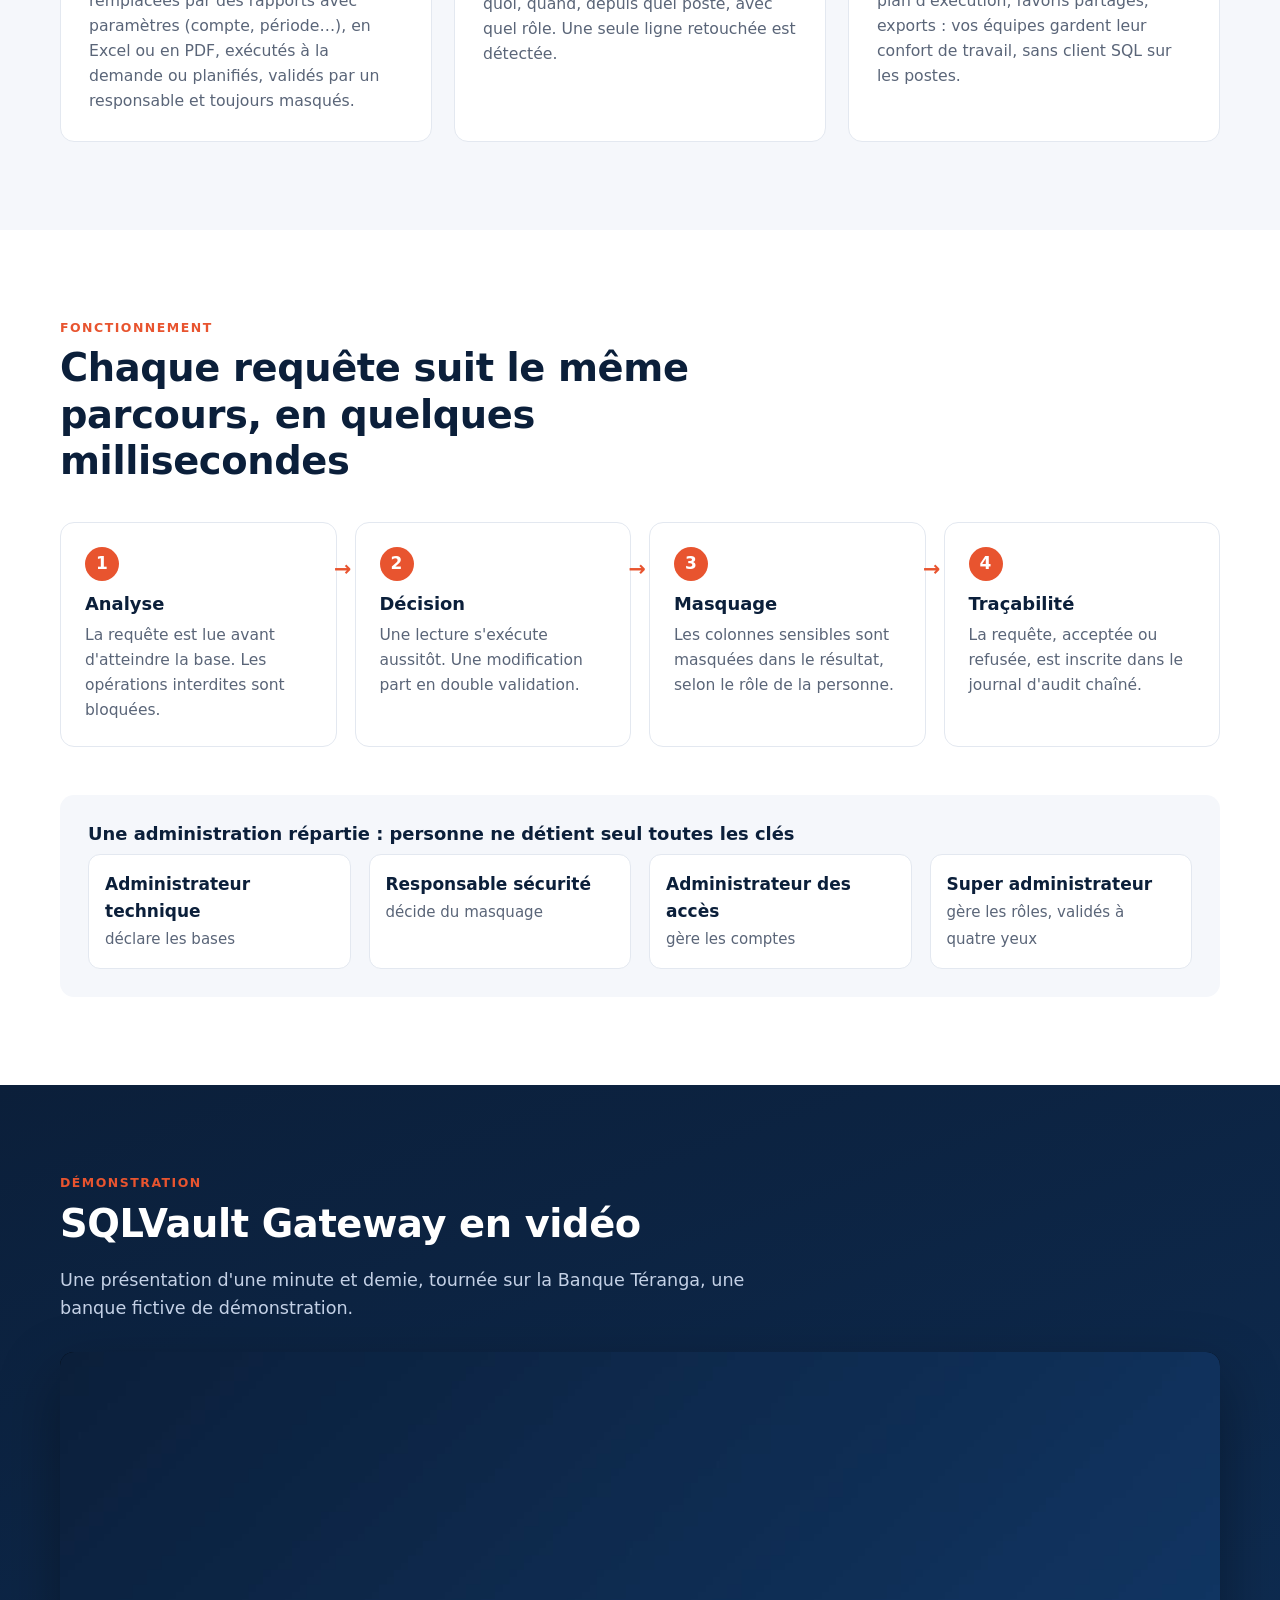
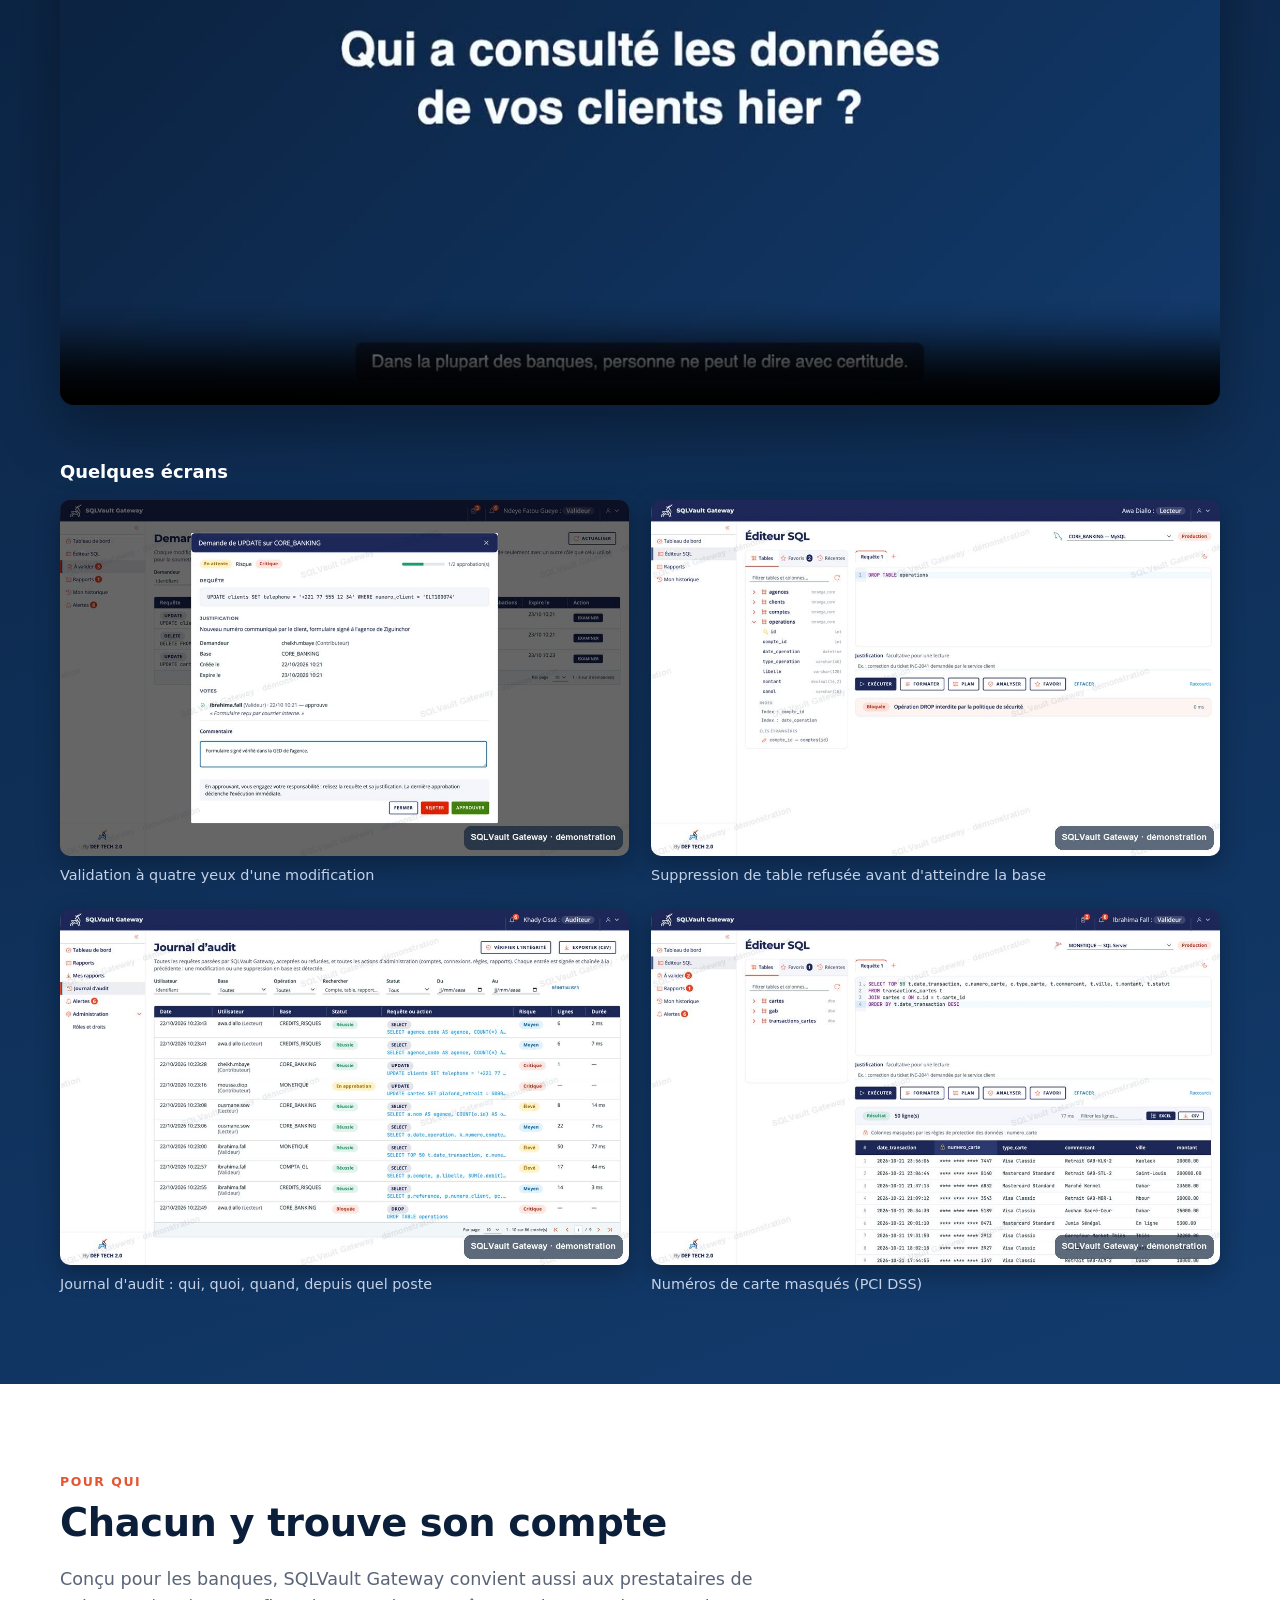
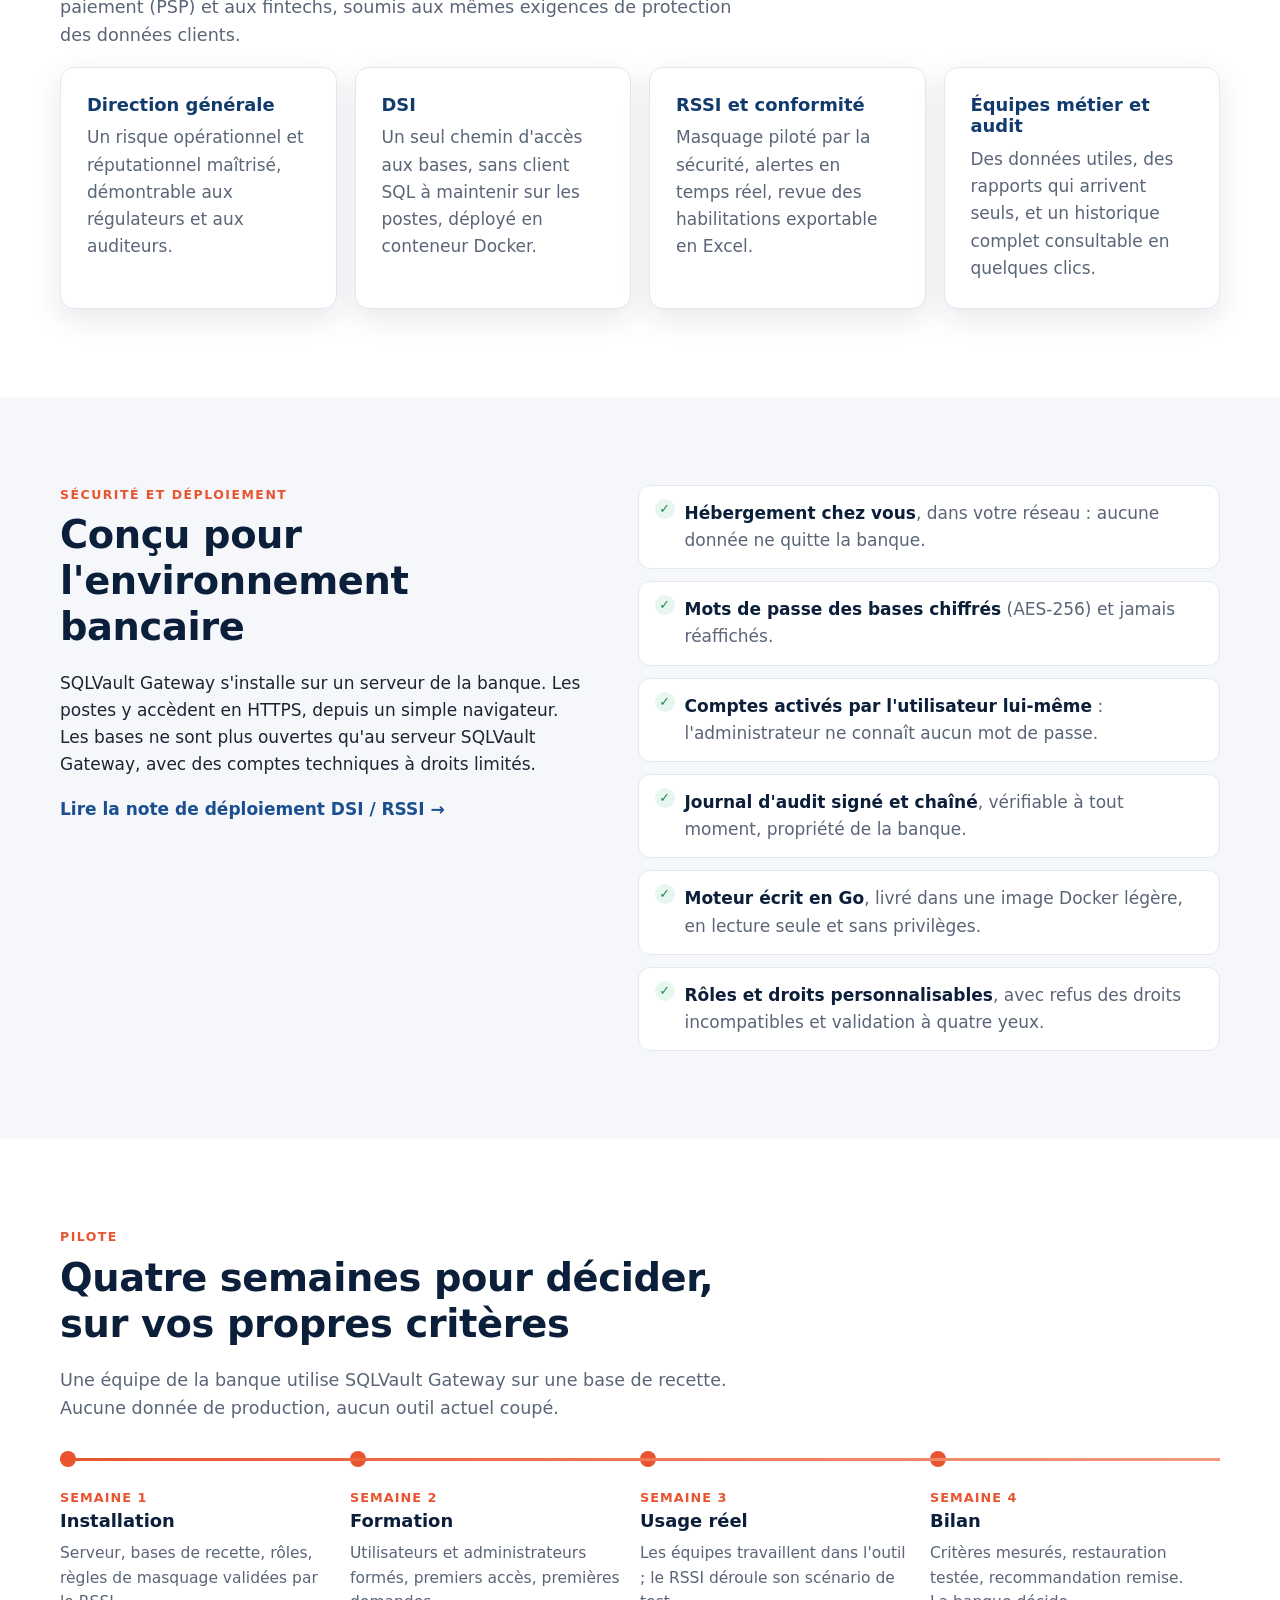
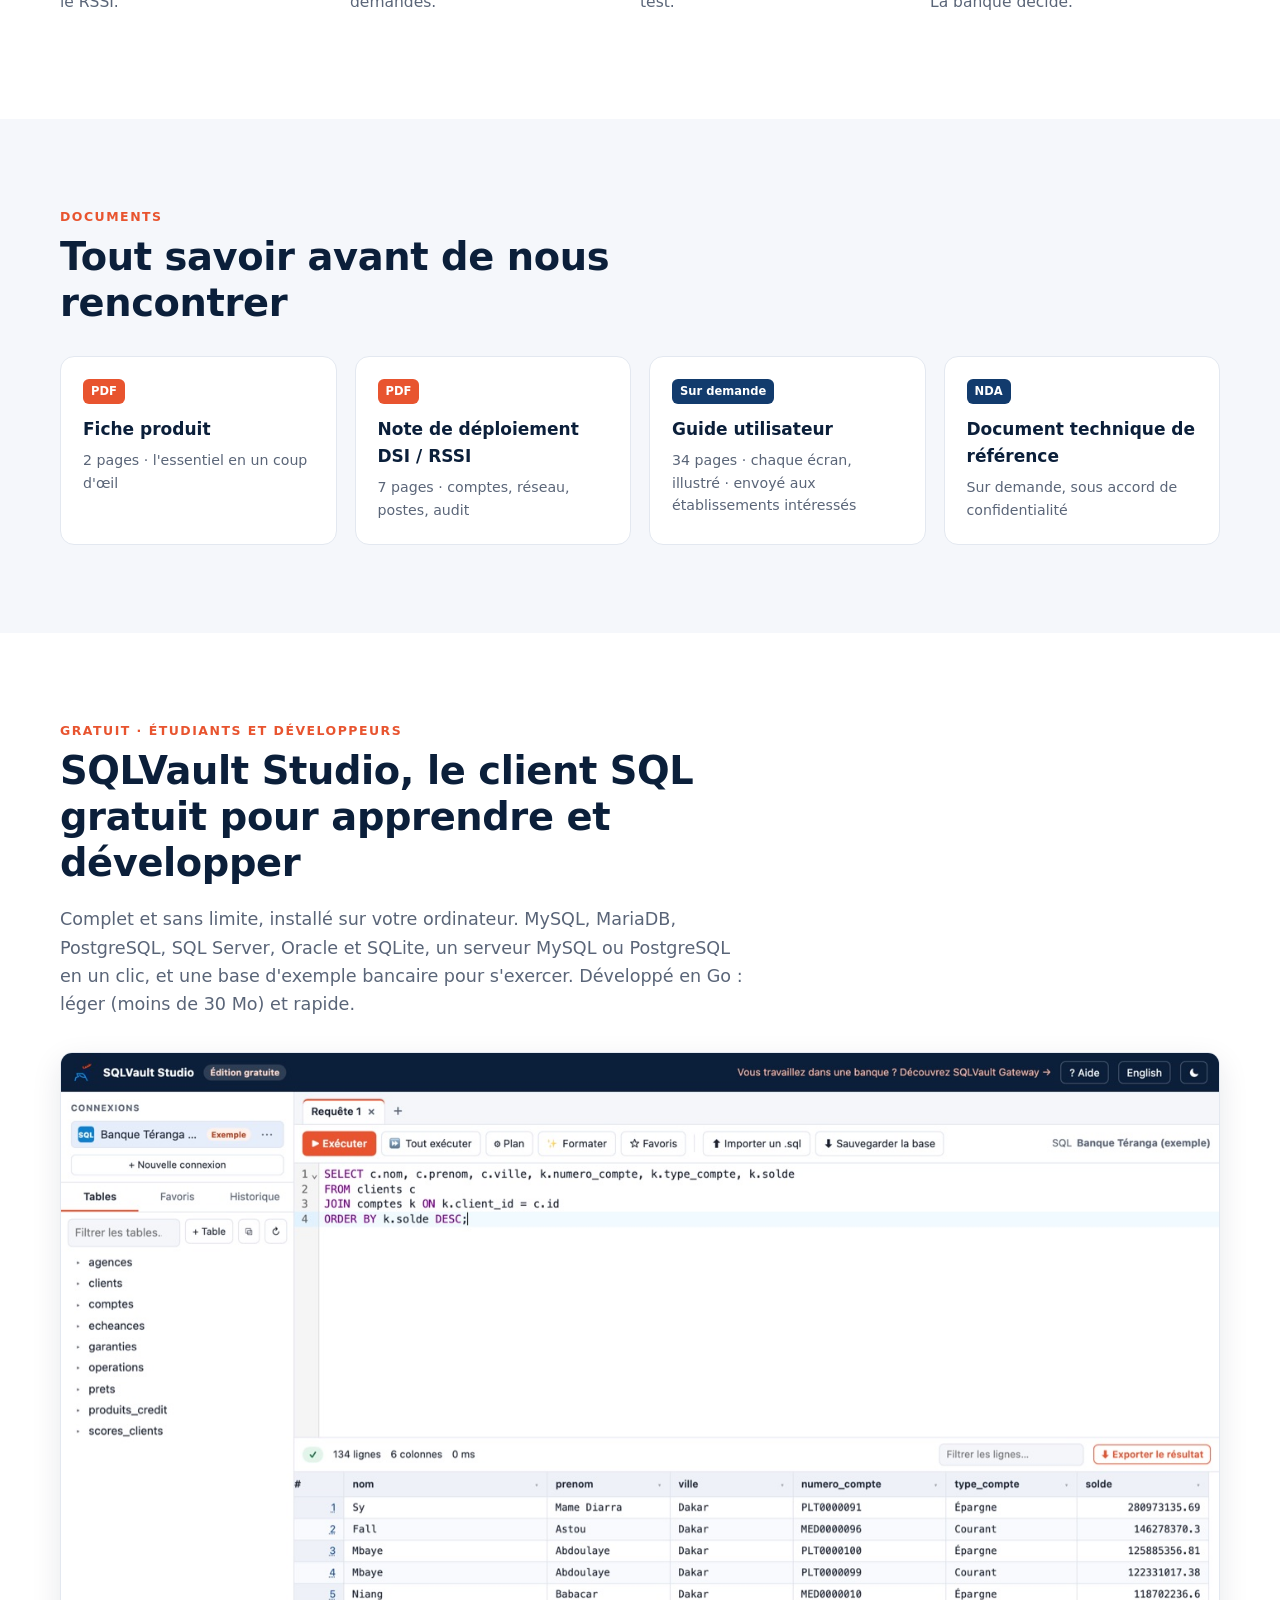
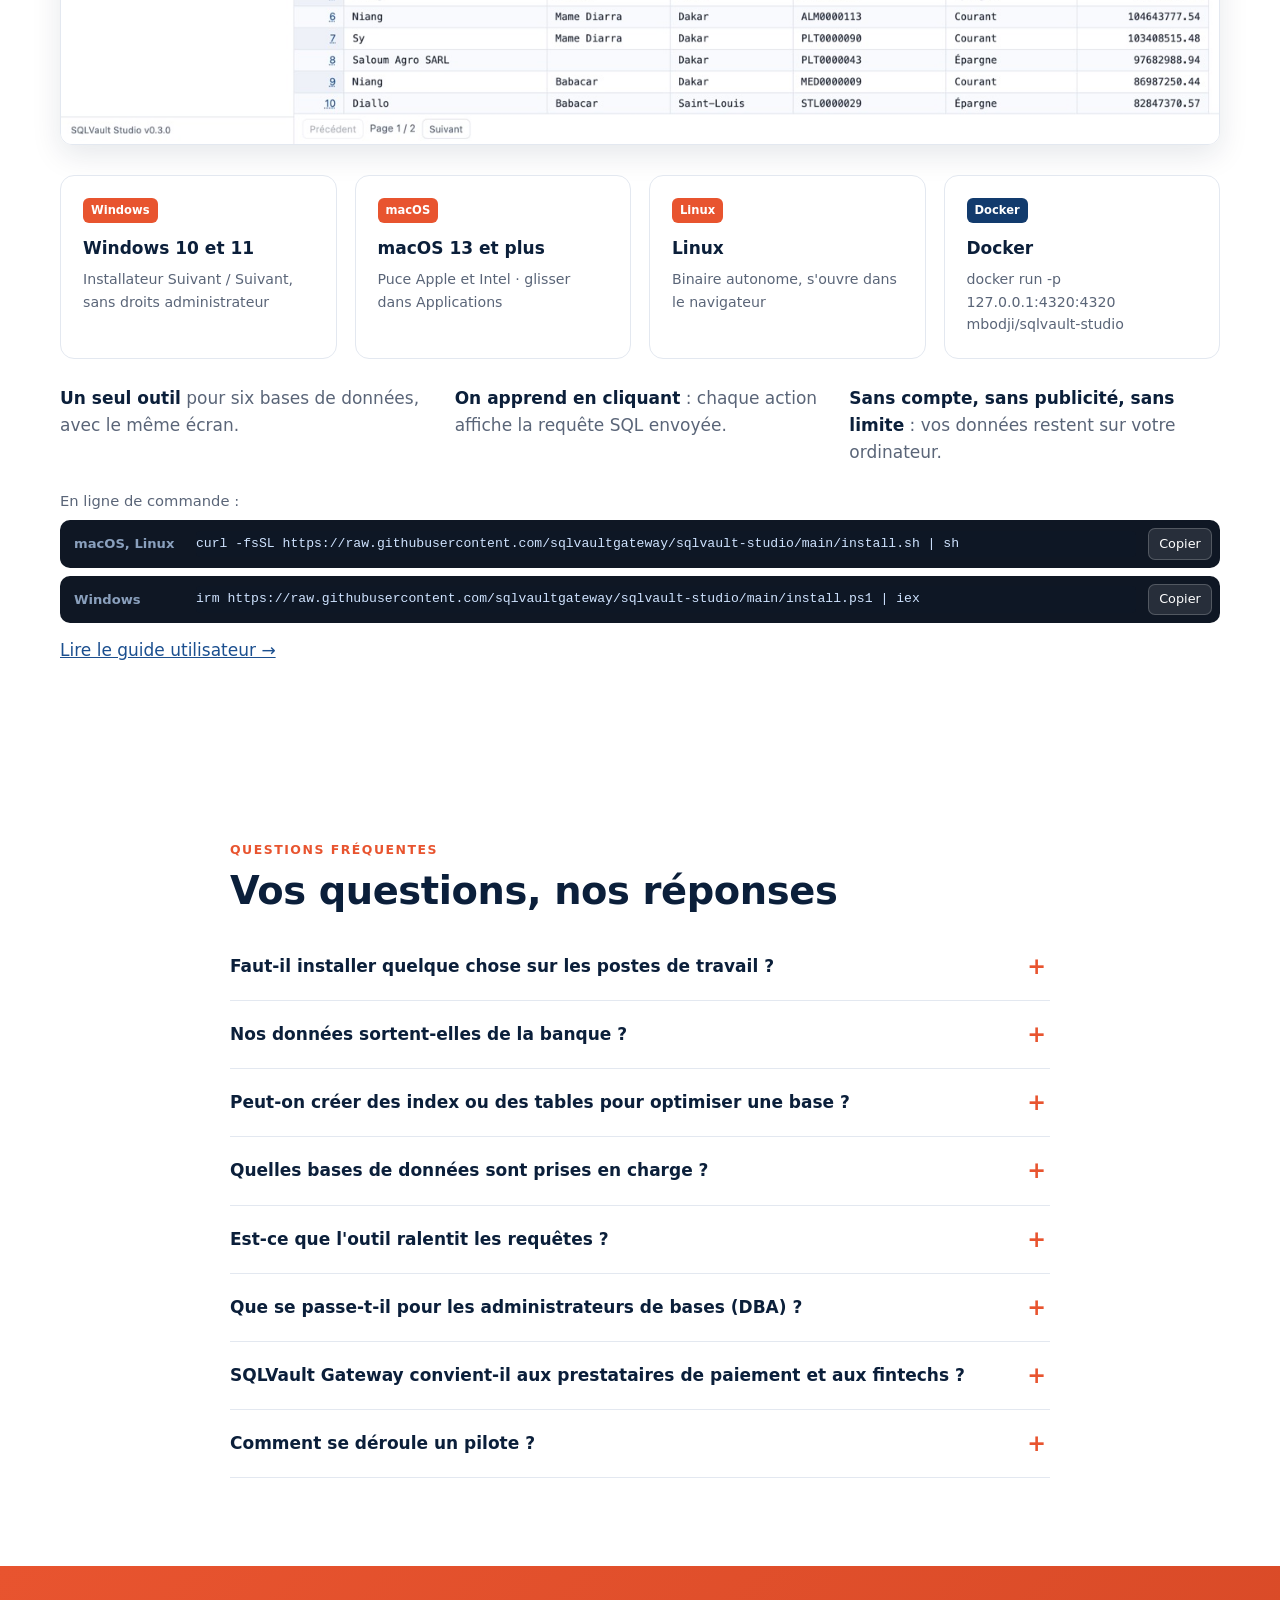
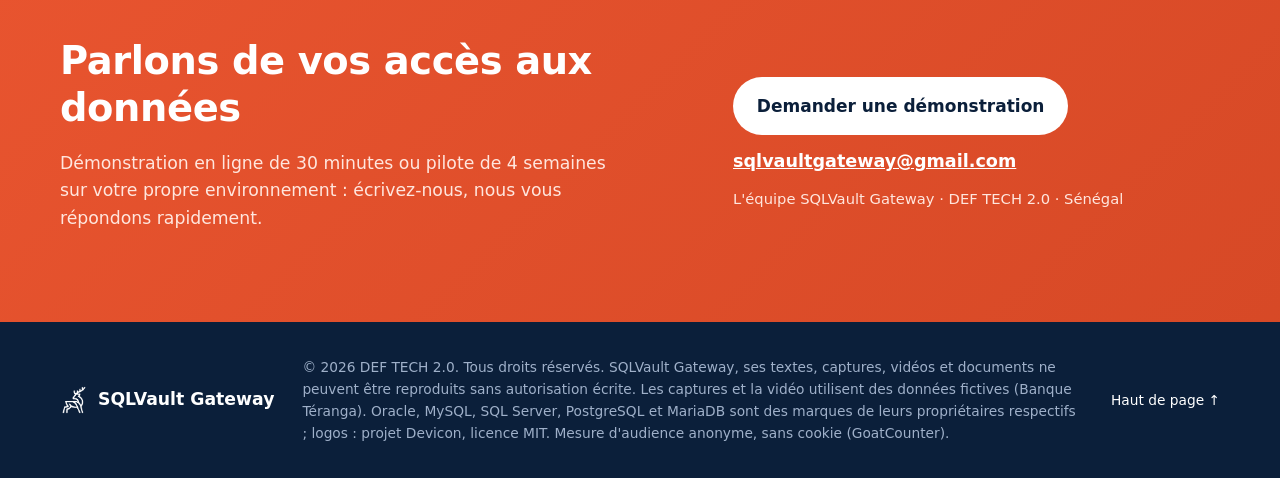
==== commit 887542ba: "Add files via upload" ====
--- a/index.html
+++ b/index.html
@@ -22,7 +22,7 @@
   <link rel="stylesheet" href="assets/style.css">
   <script type="application/ld+json">
   {"@context":"https://schema.org","@type":"SoftwareApplication","name":"SQLVault Gateway","applicationCategory":"SecurityApplication",
-   "operatingSystem":"Linux (Docker)","description":"Passerelle d'accès sécurisé aux bases de données bancaires : masquage, double validation, rapports planifiés, journal d'audit chaîné.",
+   "operatingSystem":"Linux (Docker)","description":"Passerelle d'accès sécurisé aux bases de données bancaires : masquage, double validation, rapports paramétrés en Excel ou PDF, journal d'audit chaîné.",
    "publisher":{"@type":"Organization","name":"DEF TECH 2.0","email":"sqlvaultgateway@gmail.com"},"url":"https://sqlvaultgateway.github.io/","inLanguage":"fr"}
   </script>
 </head>
@@ -155,7 +155,7 @@
       <article class="feature">
         <span class="ico"><svg viewBox="0 0 24 24"><circle cx="8" cy="9" r="3"/><circle cx="16" cy="9" r="3"/><path d="M2 20c0-3 3-5 6-5s6 2 6 5M10 20c0-3 3-5 6-5s6 2 6 5"/></svg></span>
         <h3>Aucune modification sans double validation</h3>
-        <p>Toute correction de données devient une demande justifiée, approuvée par une deuxième personne avant d'être exécutée. Personne ne valide sa propre demande.</p>
+        <p>Toute correction de données, comme tout nouvel index ou nouvelle table pour optimiser une base, devient une demande justifiée, approuvée par une deuxième personne avant d'être exécutée. Personne ne valide sa propre demande.</p>
       </article>
       <article class="feature">
         <span class="ico"><svg viewBox="0 0 24 24"><circle cx="12" cy="12" r="9"/><path d="M5.6 5.6l12.8 12.8"/></svg></span>
@@ -164,8 +164,8 @@
       </article>
       <article class="feature">
         <span class="ico"><svg viewBox="0 0 24 24"><rect x="4" y="3" width="16" height="18" rx="2"/><path d="M8 8h8M8 12h8M8 16h5"/></svg></span>
-        <h3>Des rapports automatiques et sécurisés</h3>
-        <p>Les extractions envoyées à la main sont remplacées par des rapports Excel planifiés, validés par un responsable, toujours masqués, et téléchargeables par les collègues autorisés.</p>
+        <h3>Des rapports à la demande ou automatiques</h3>
+        <p>Les extractions faites à la main sont remplacées par des rapports avec paramètres (compte, période…), en Excel ou en PDF, exécutés à la demande ou planifiés, validés par un responsable et toujours masqués.</p>
       </article>
       <article class="feature">
         <span class="ico"><svg viewBox="0 0 24 24"><path d="M12 3l8 3v6c0 5-3.5 8-8 9-4.5-1-8-4-8-9V6z"/><path d="M8.5 12l2.5 2.5 4.5-5"/></svg></span>
@@ -295,7 +295,7 @@
   <div class="wrap">
     <p class="kicker">Gratuit · étudiants et développeurs</p>
     <h2>SQLVault Studio, le client SQL gratuit pour apprendre et développer</h2>
-    <p class="sub">Complet et sans limite, installé sur votre ordinateur. MySQL, MariaDB, PostgreSQL, SQL Server, Oracle et SQLite, un serveur MySQL ou PostgreSQL en un clic, et une base d'exemple bancaire pour s'exercer.</p>
+    <p class="sub">Complet et sans limite, installé sur votre ordinateur. MySQL, MariaDB, PostgreSQL, SQL Server, Oracle et SQLite, un serveur MySQL ou PostgreSQL en un clic, et une base d'exemple bancaire pour s'exercer. Développé en Go : léger (moins de 30 Mo) et rapide.</p>
     <figure class="studio-shot"><img loading="lazy" src="assets/img/studio.jpg" alt="SQLVault Studio : une requête sur la base d'exemple Banque Téranga" width="1400" height="836"></figure>
     <div class="docs">
       <a class="doc" href="https://github.com/sqlvaultgateway/sqlvault-studio/releases/latest" rel="noopener"><span class="pdf">Windows</span><strong>Windows 10 et 11</strong><small>Installateur Suivant / Suivant, sans droits administrateur</small></a>
@@ -324,9 +324,10 @@
     <h2>Vos questions, nos réponses</h2>
     <details><summary>Faut-il installer quelque chose sur les postes de travail ?</summary><p>Non. Un navigateur récent suffit. SQLVault Gateway est installé sur un serveur de la banque et s'utilise en HTTPS.</p></details>
     <details><summary>Nos données sortent-elles de la banque ?</summary><p>Non. L'outil est hébergé dans votre infrastructure, et DEF TECH n'a pas besoin d'accéder à vos données, y compris pendant le pilote.</p></details>
+    <details><summary>Peut-on créer des index ou des tables pour optimiser une base ?</summary><p>Oui, sur les bases où la banque l'autorise. Créer une table ou un index, ajouter une colonne ou recalculer les statistiques passe par la même double validation qu'une modification, et s'exécute sans bloquer la production : si la table est occupée, le changement est abandonné au lieu de faire attendre les utilisateurs. Supprimer une table, vider ou modifier une colonne reste toujours refusé.</p></details>
     <details><summary>Quelles bases de données sont prises en charge ?</summary><p>Oracle, SQL Server, PostgreSQL, MySQL et MariaDB, avec ou sans chiffrement TLS. Le même écran et les mêmes règles servent pour toutes.</p></details>
     <details><summary>Est-ce que l'outil ralentit les requêtes ?</summary><p>L'analyse et le masquage ajoutent quelques millisecondes. Les grands résultats sont lus en flux, et l'export complet est produit côté serveur.</p></details>
-    <details><summary>Que se passe-t-il pour les administrateurs de bases (DBA) ?</summary><p>Les évolutions de structure et l'accès d'urgence passent par des circuits dédiés et tracés (bastion, coffre-fort à mots de passe). La note DSI / RSSI décrit le dispositif complet.</p></details>
+    <details><summary>Que se passe-t-il pour les administrateurs de bases (DBA) ?</summary><p>Les optimisations courantes (index, tables de travail, statistiques) peuvent passer par SQLVault Gateway, avec double validation. Les migrations applicatives et l'accès d'urgence passent par des circuits dédiés et tracés (bastion, coffre-fort à mots de passe). La note DSI / RSSI décrit le dispositif complet.</p></details>
     <details><summary>SQLVault Gateway convient-il aux prestataires de paiement et aux fintechs ?</summary><p>Oui. Conçu pour les banques, il répond aux mêmes besoins chez les prestataires de paiement (PSP), les établissements de monnaie électronique et les fintechs : données de cartes et de comptes masquées, modifications validées à quatre yeux, preuves d'accès pour les audits et les régulateurs.</p></details>
     <details><summary>Comment se déroule un pilote ?</summary><p>Quatre semaines sur une base de recette, avec 5 à 10 utilisateurs et des critères de réussite fixés dès le premier jour avec votre DSI et votre RSSI.</p></details>
   </div>
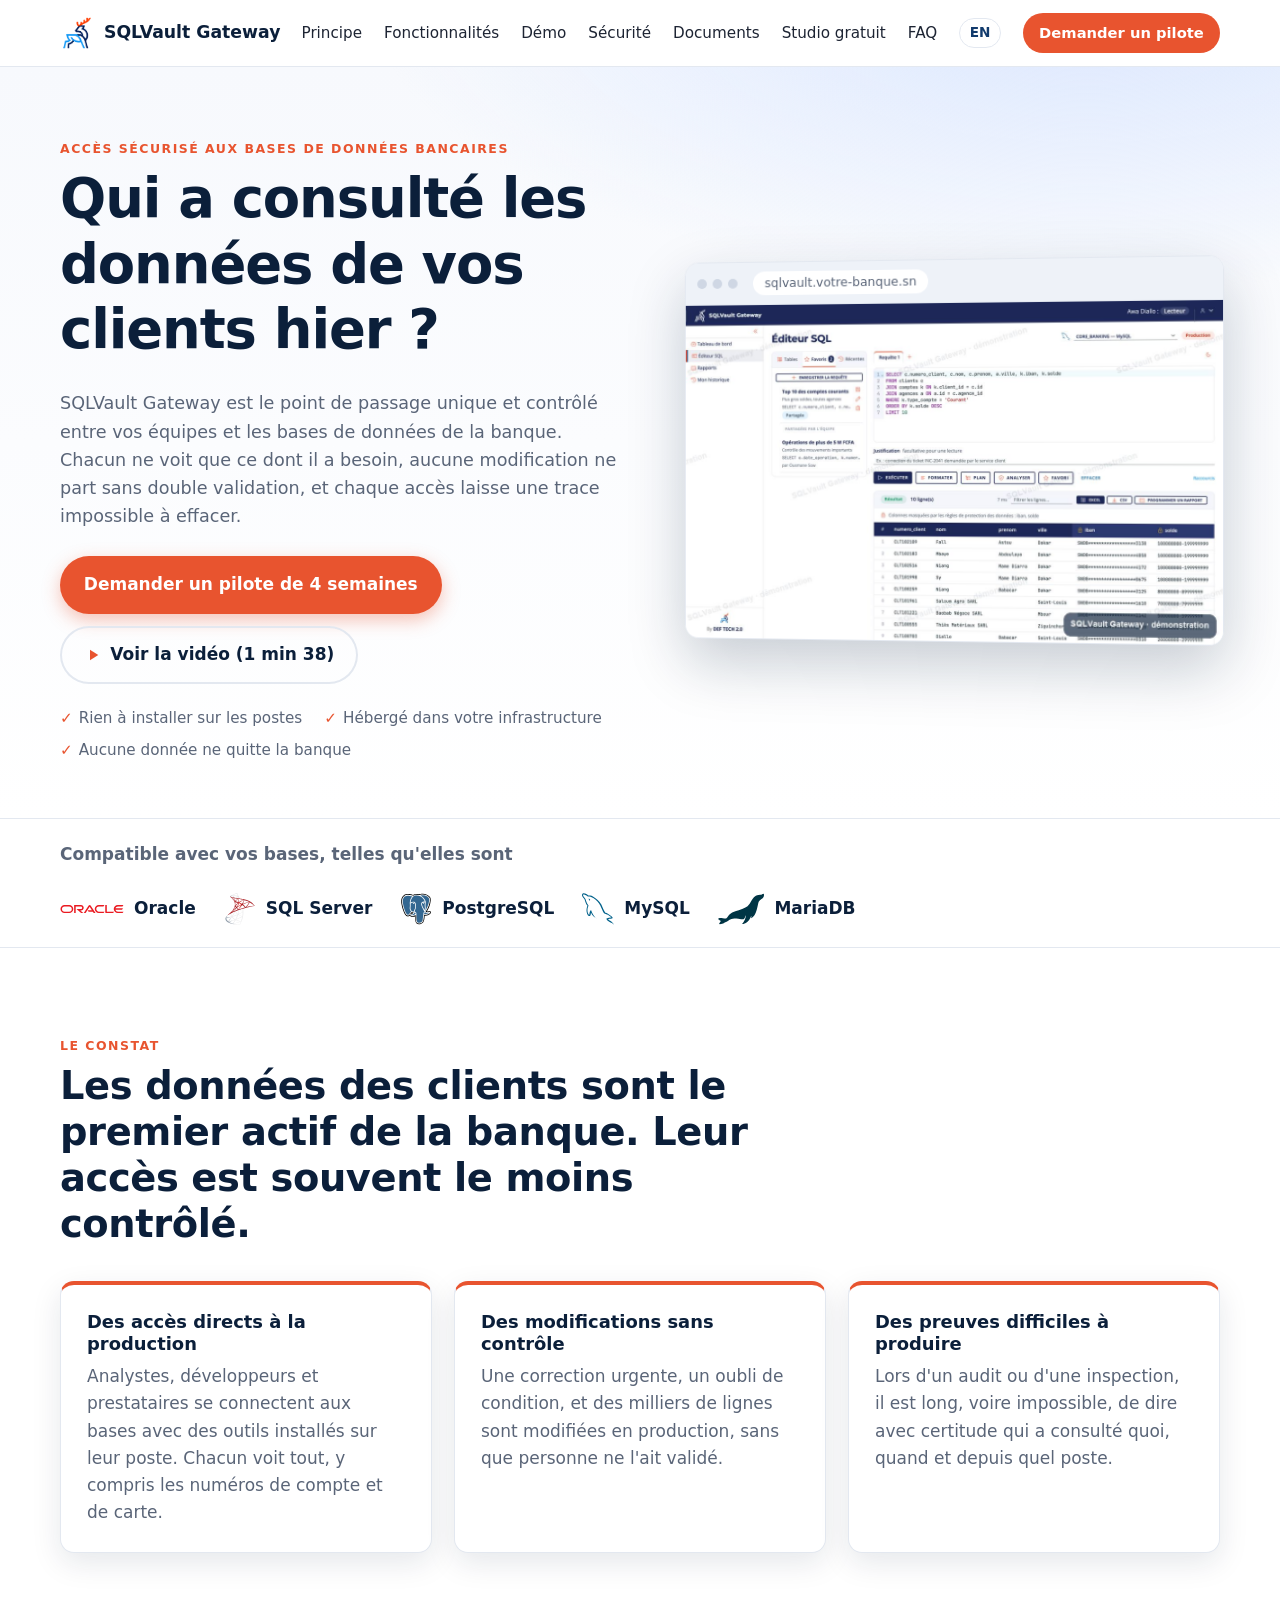
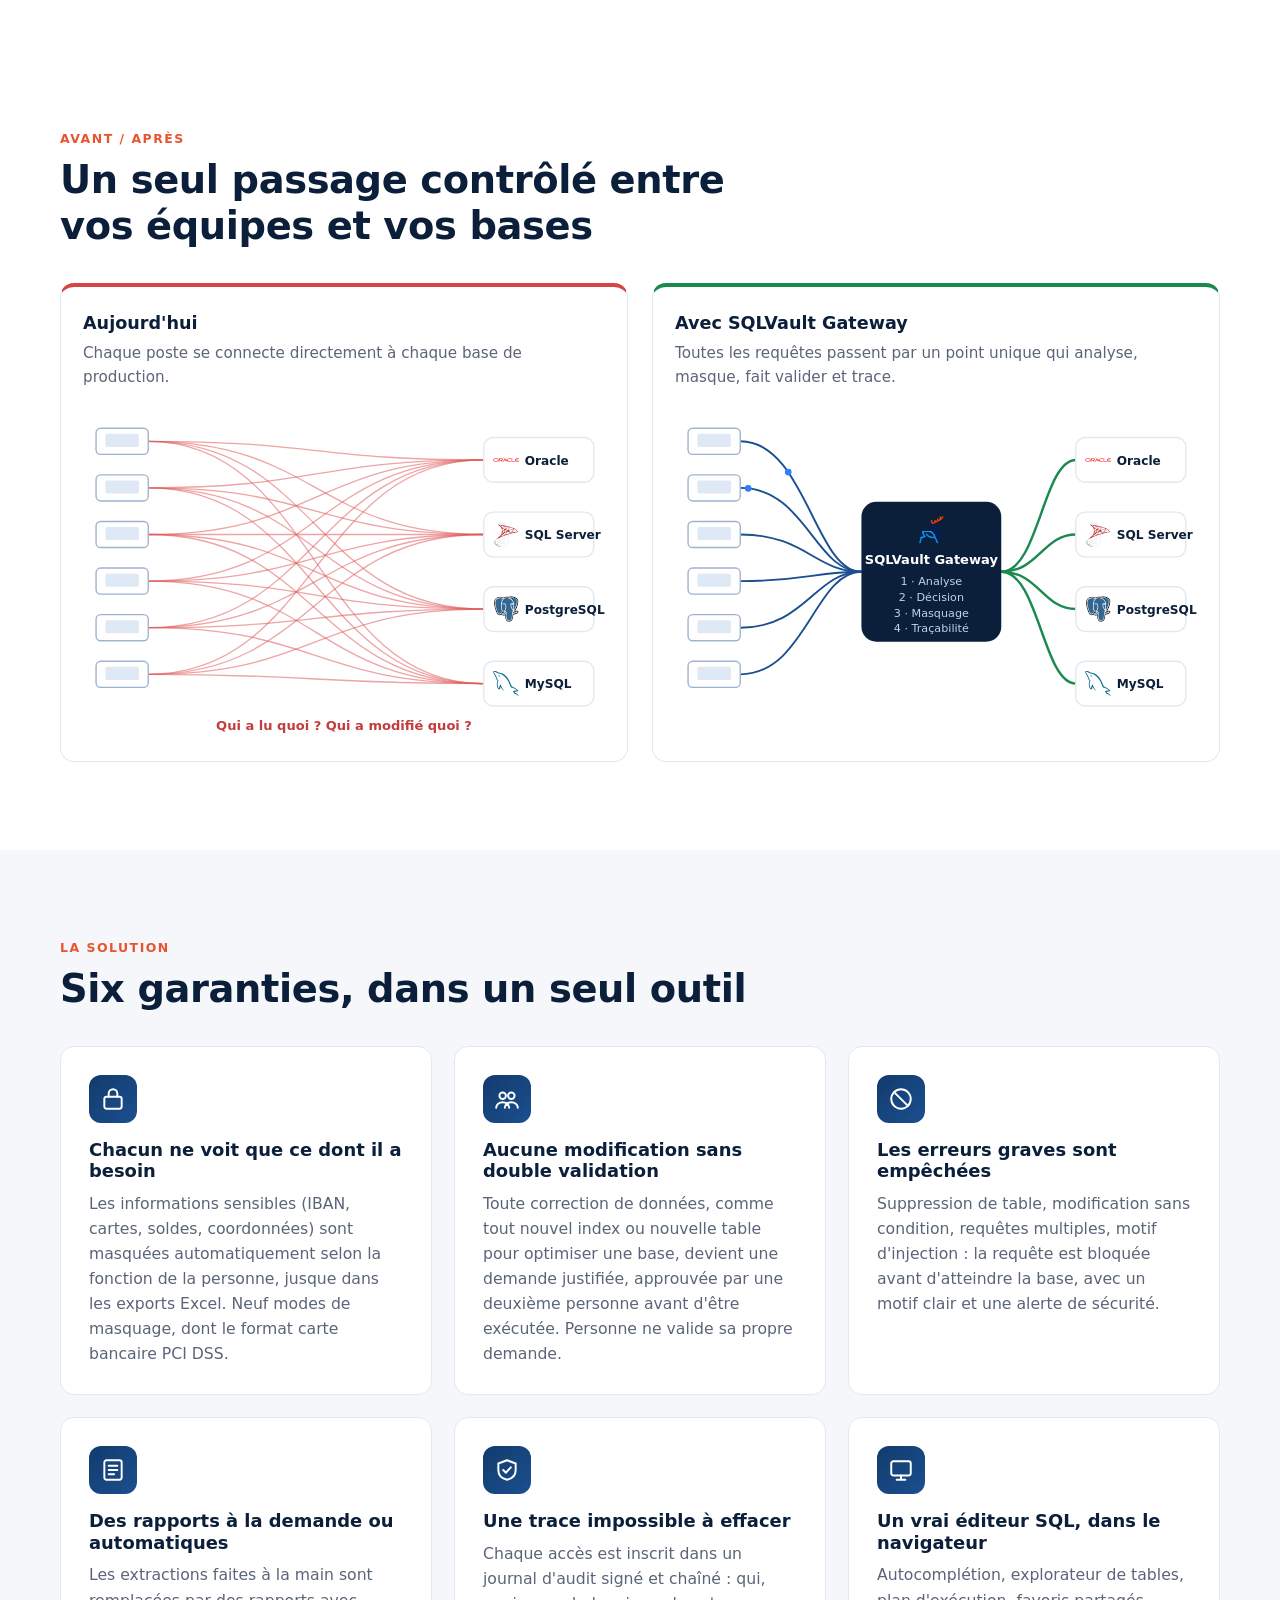
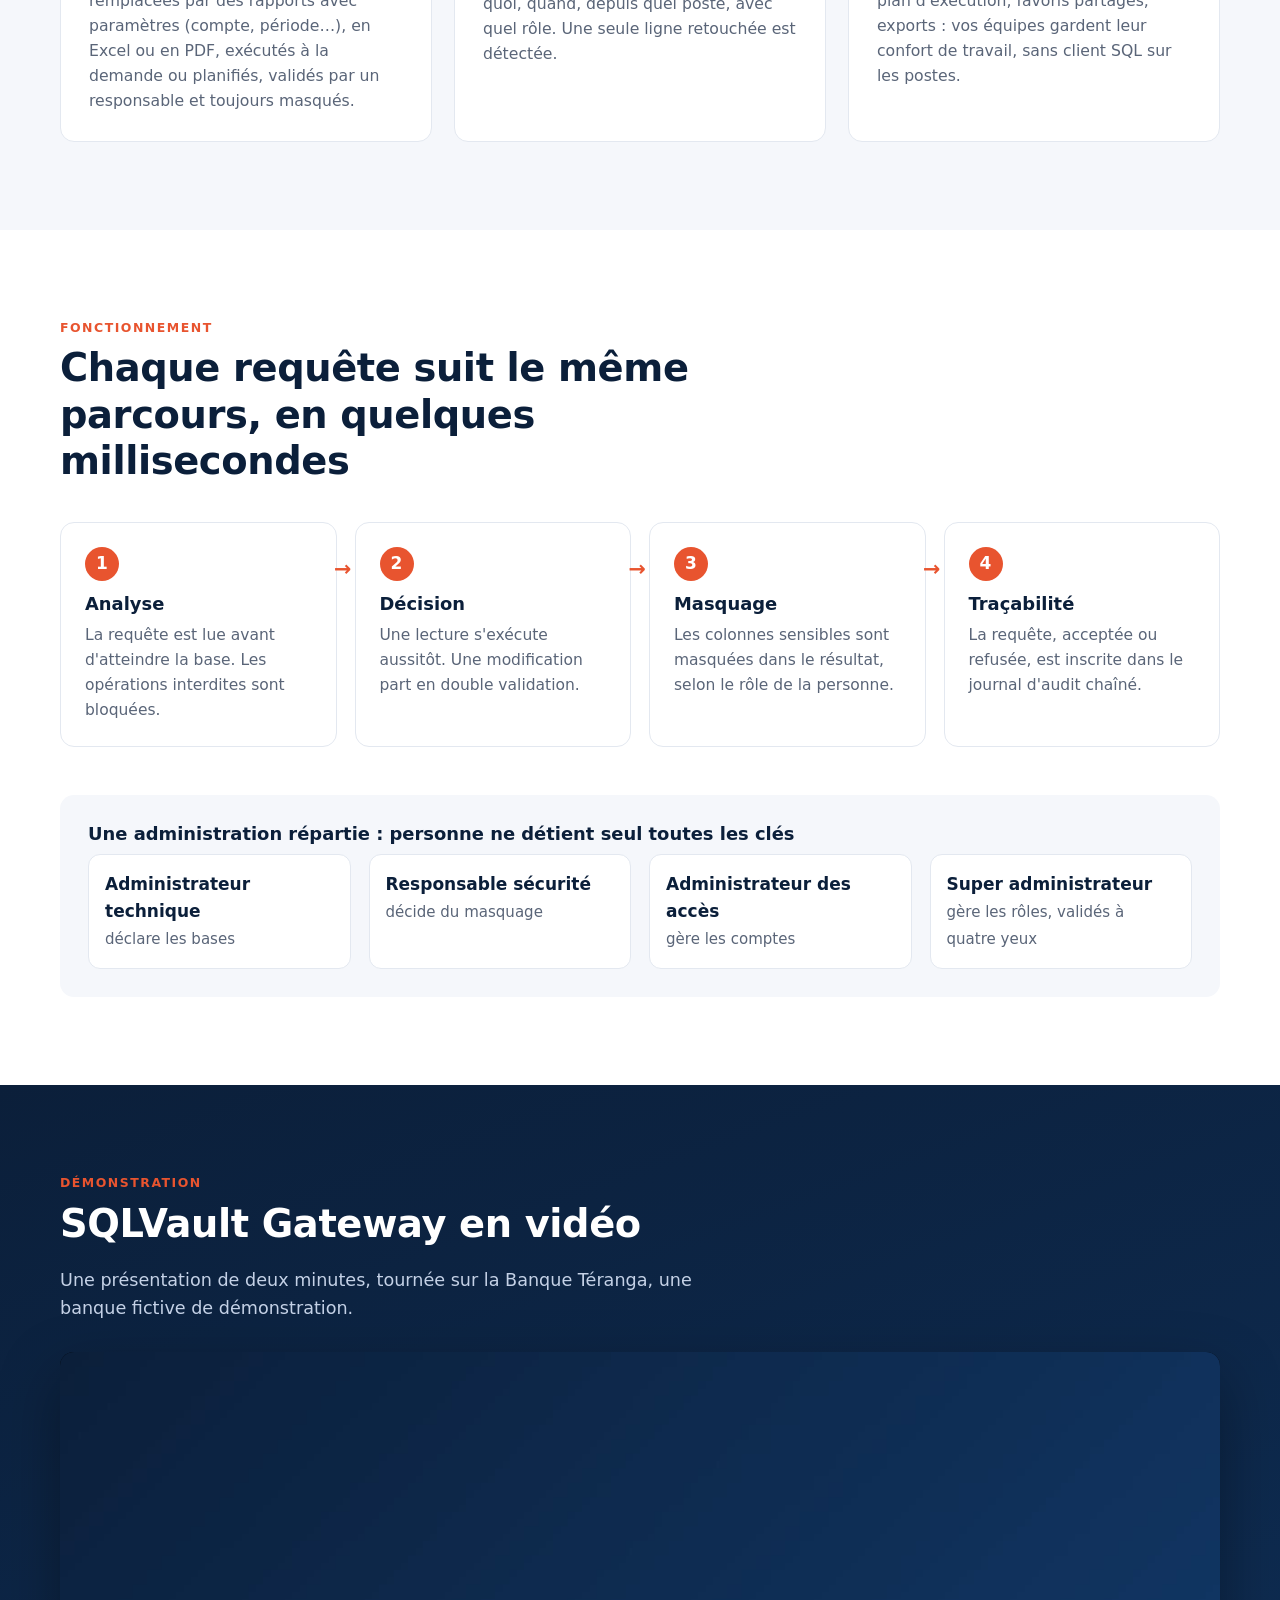
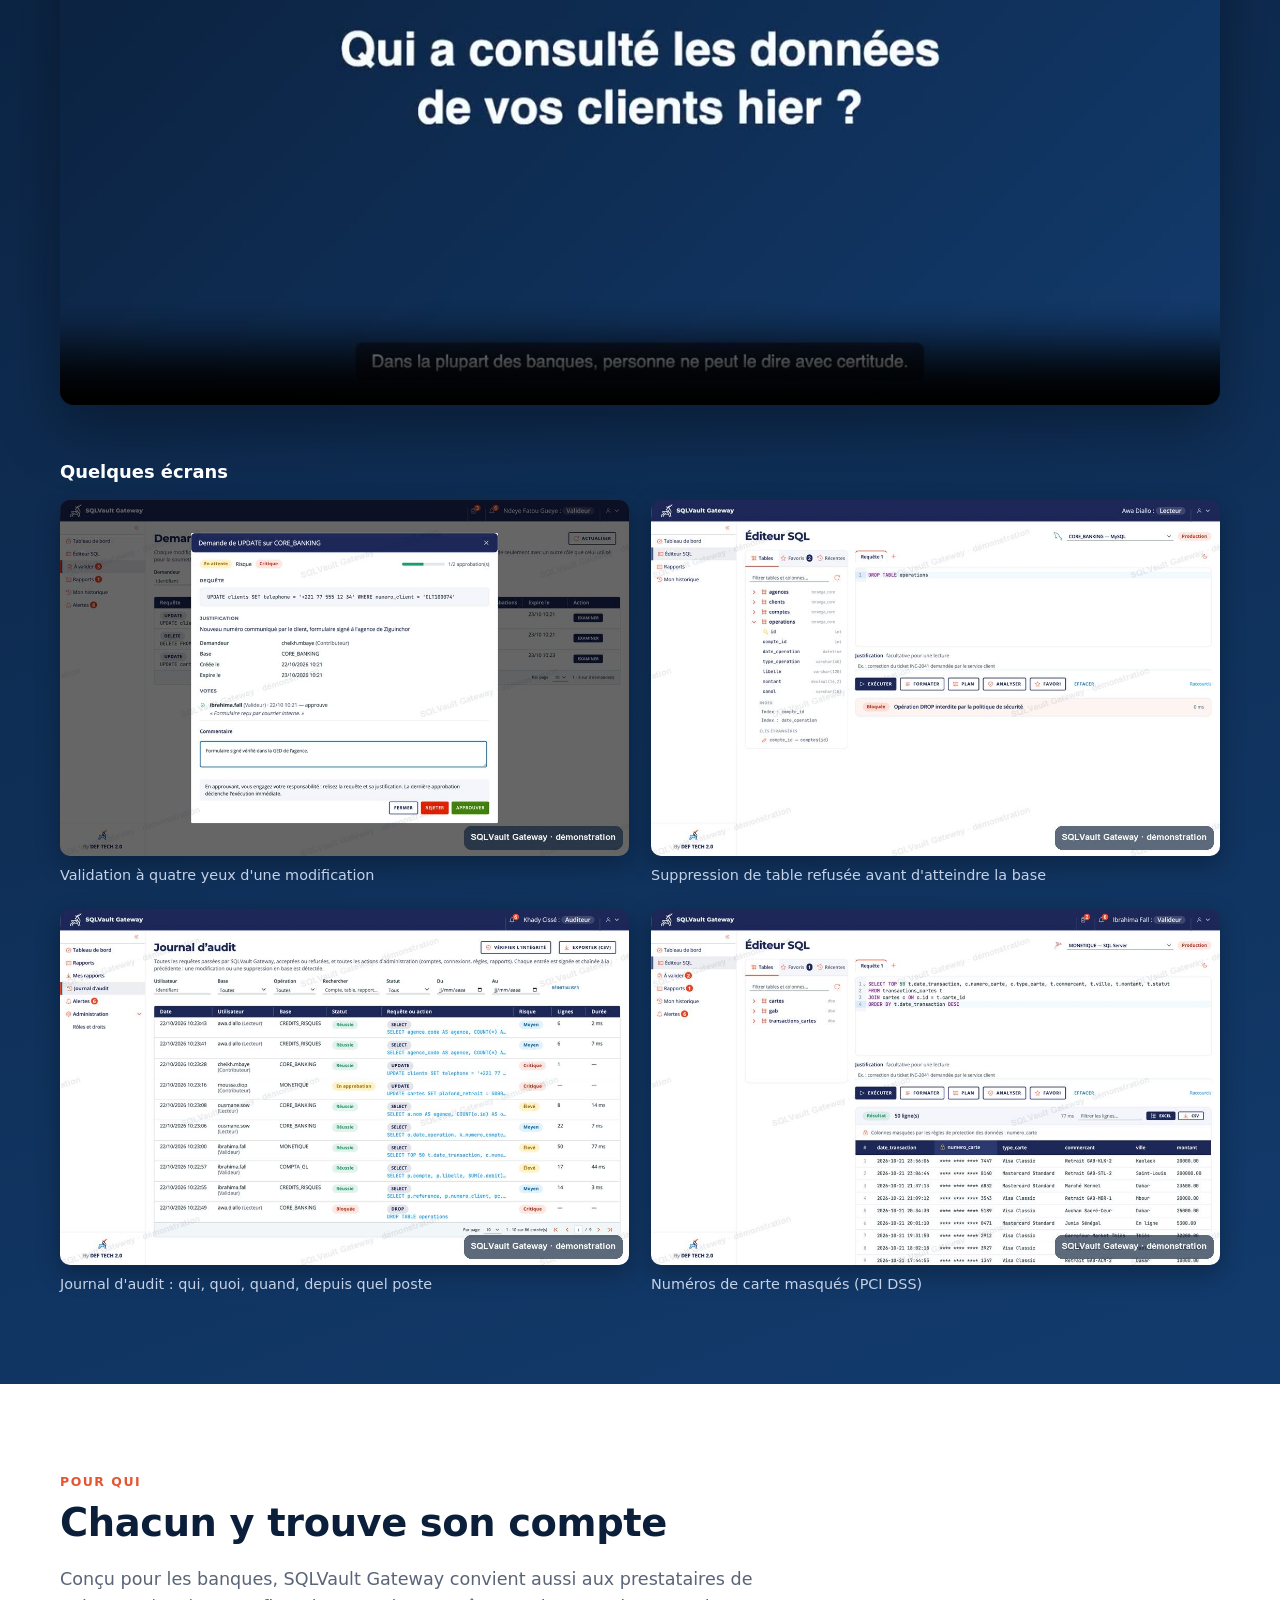
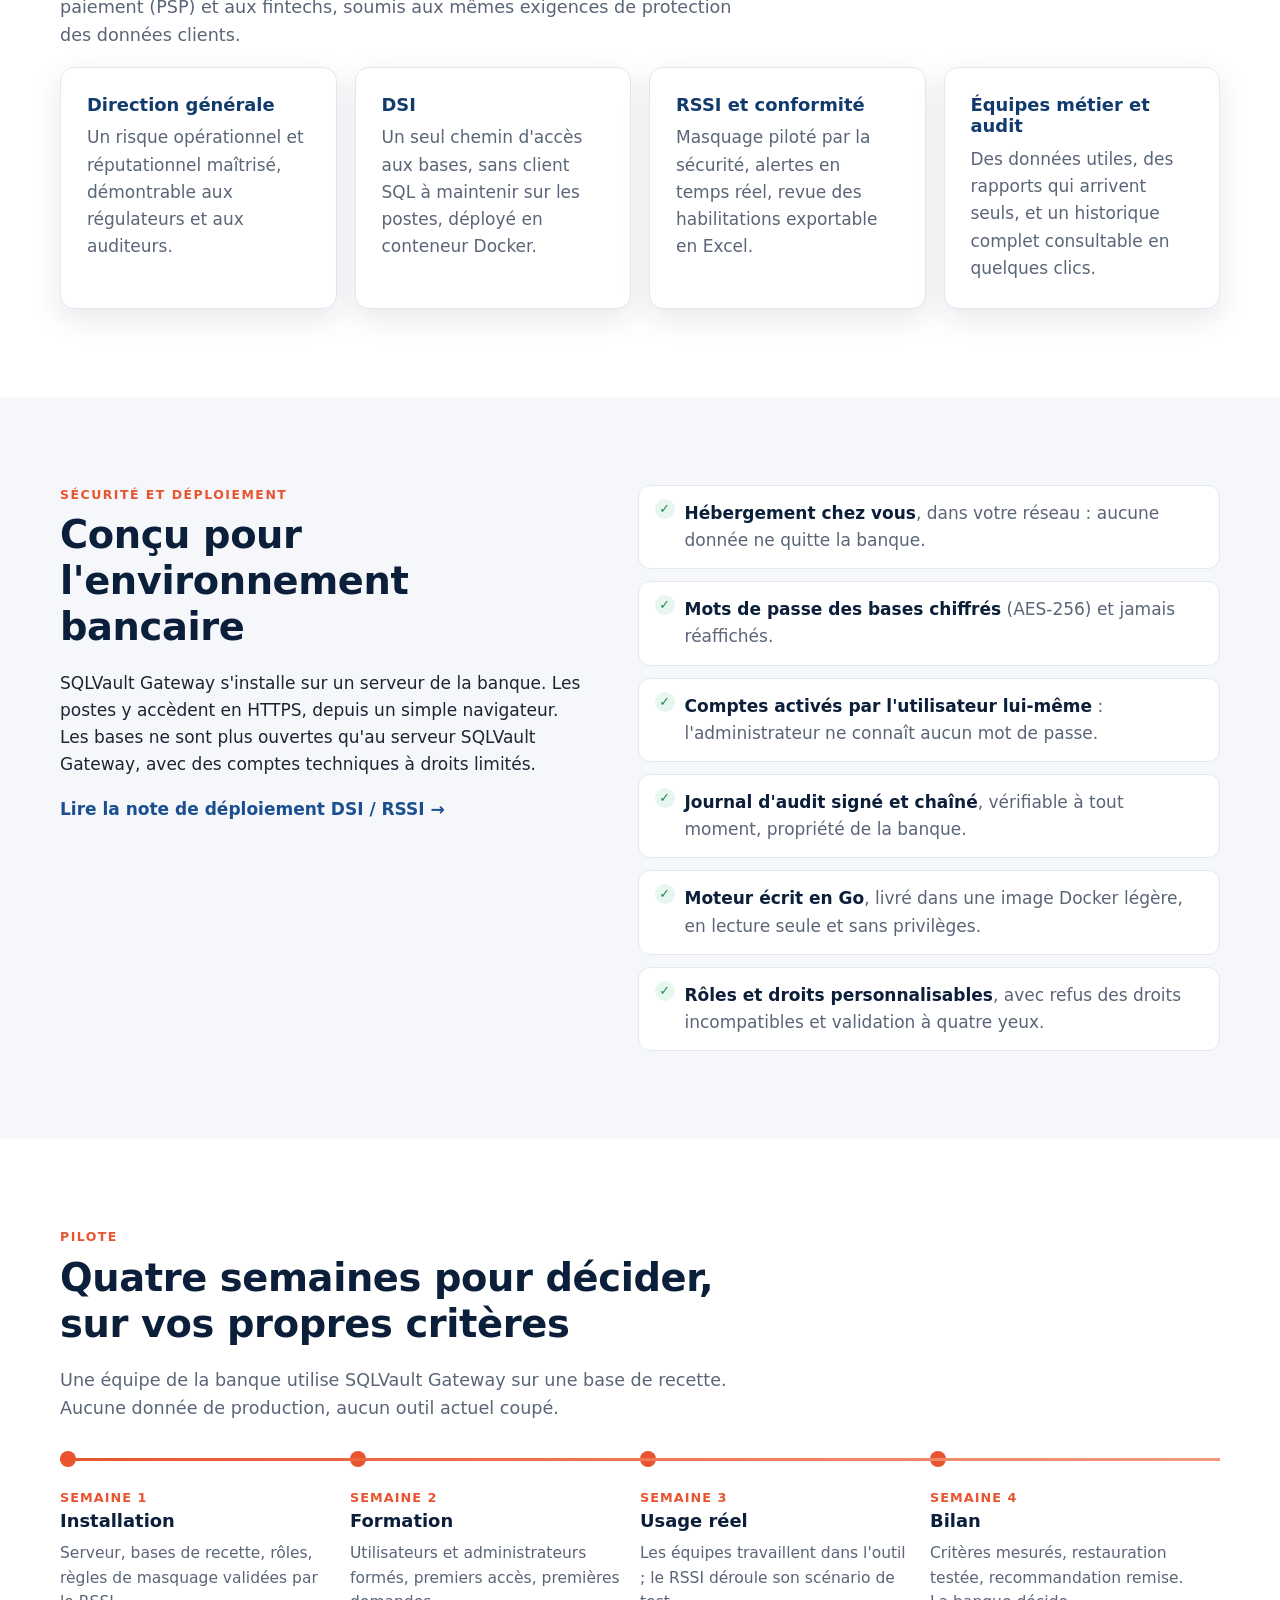
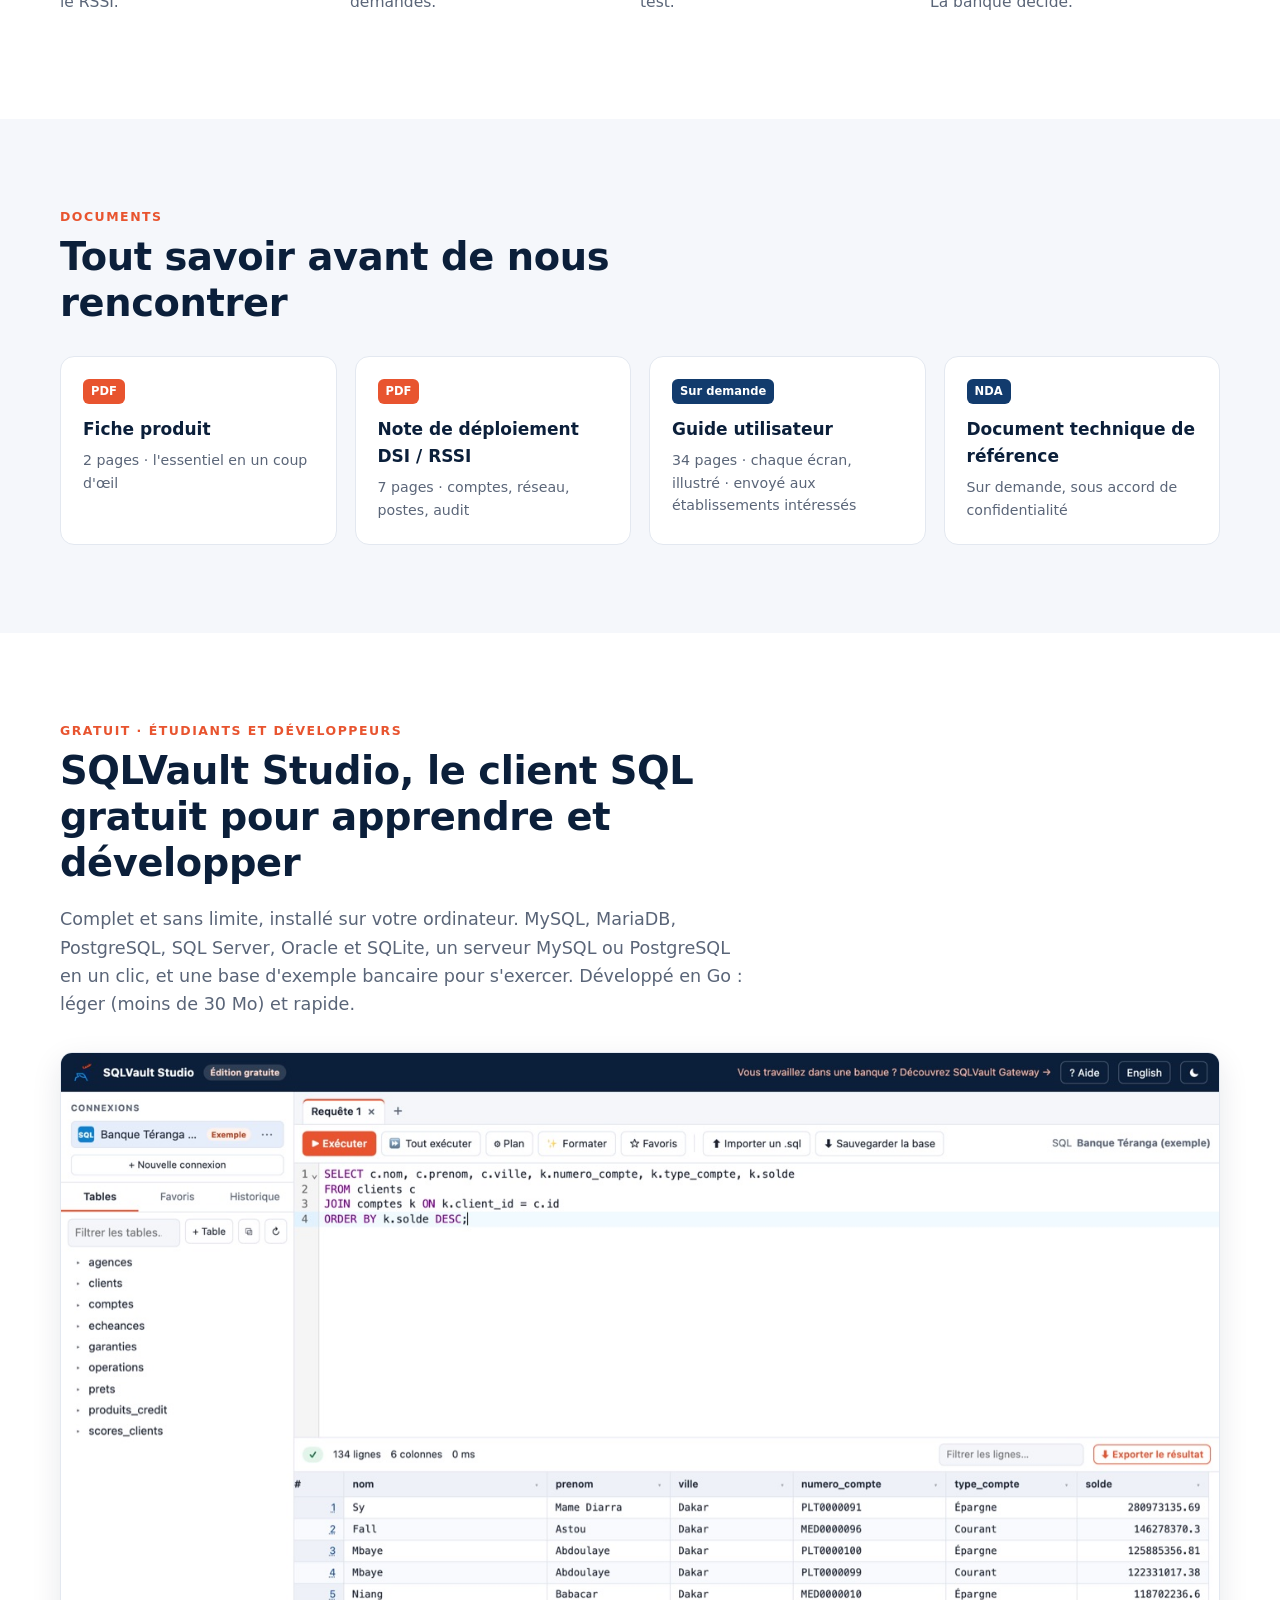
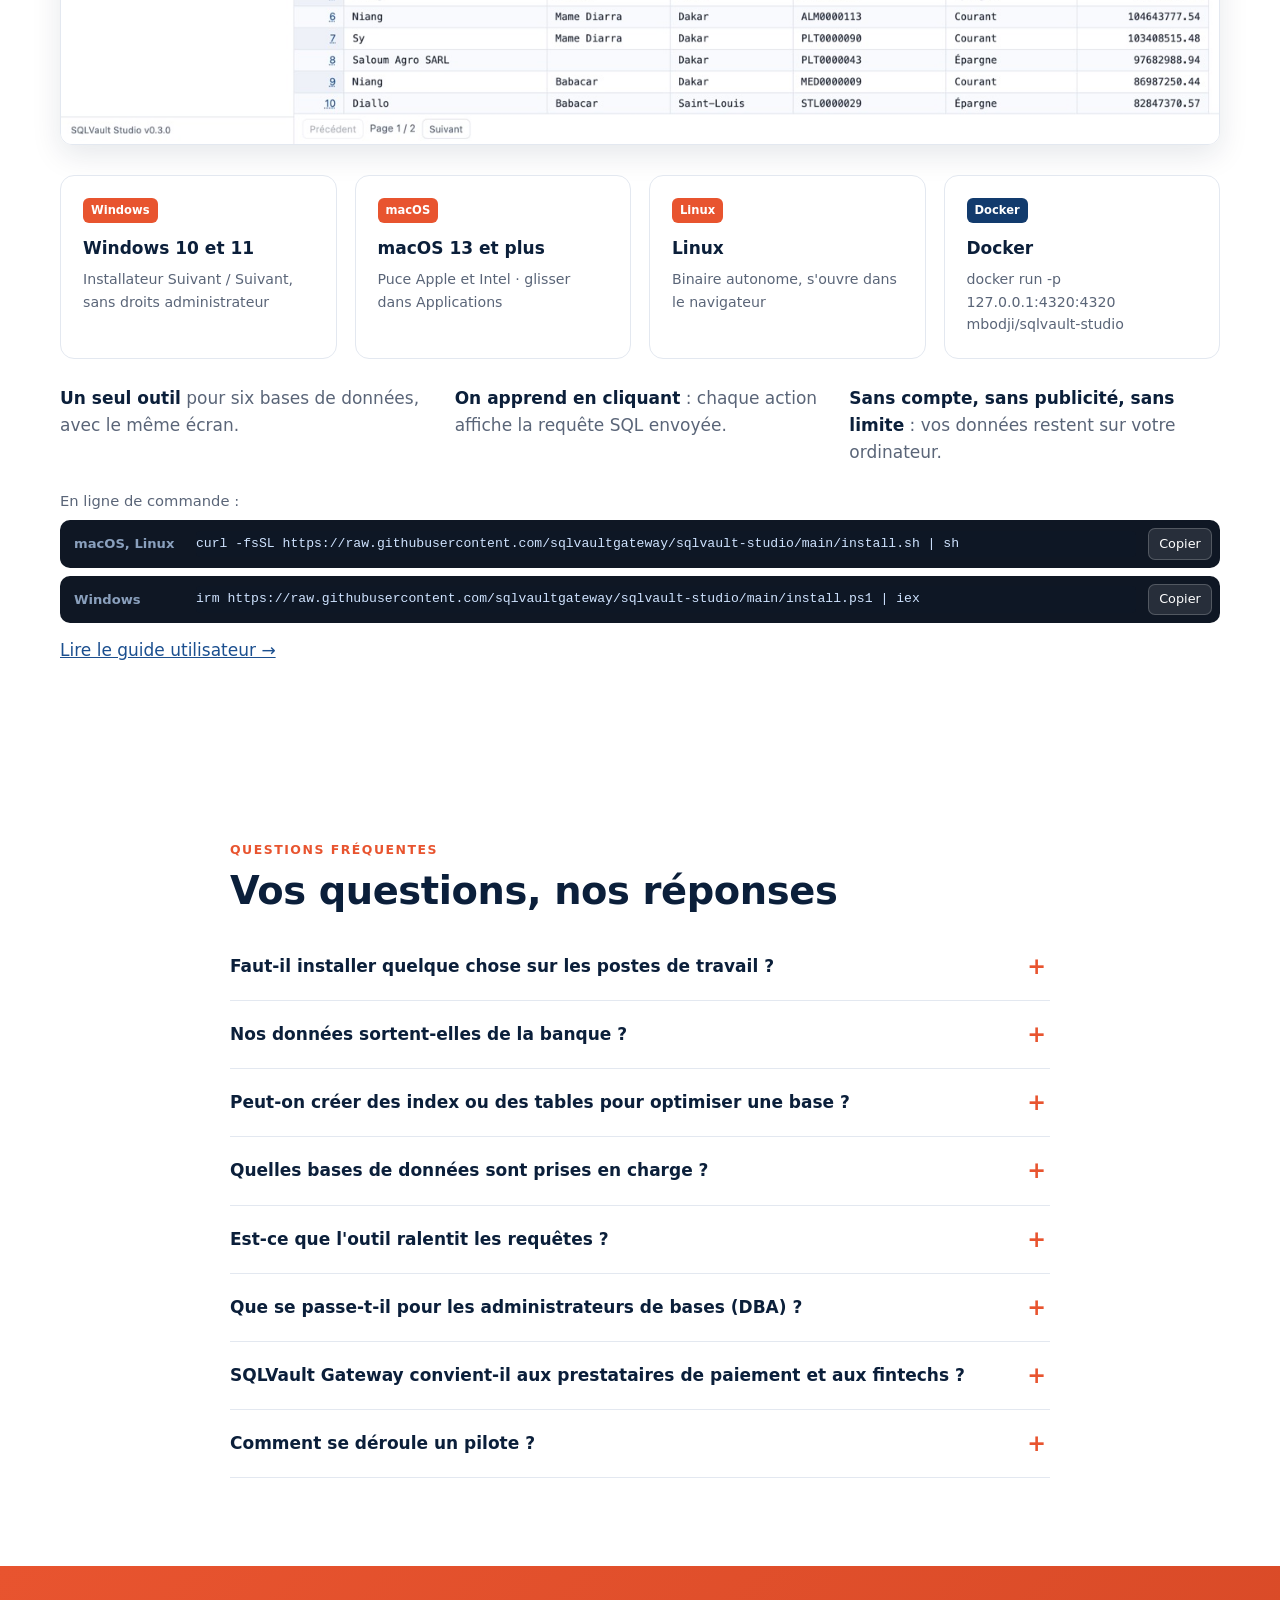
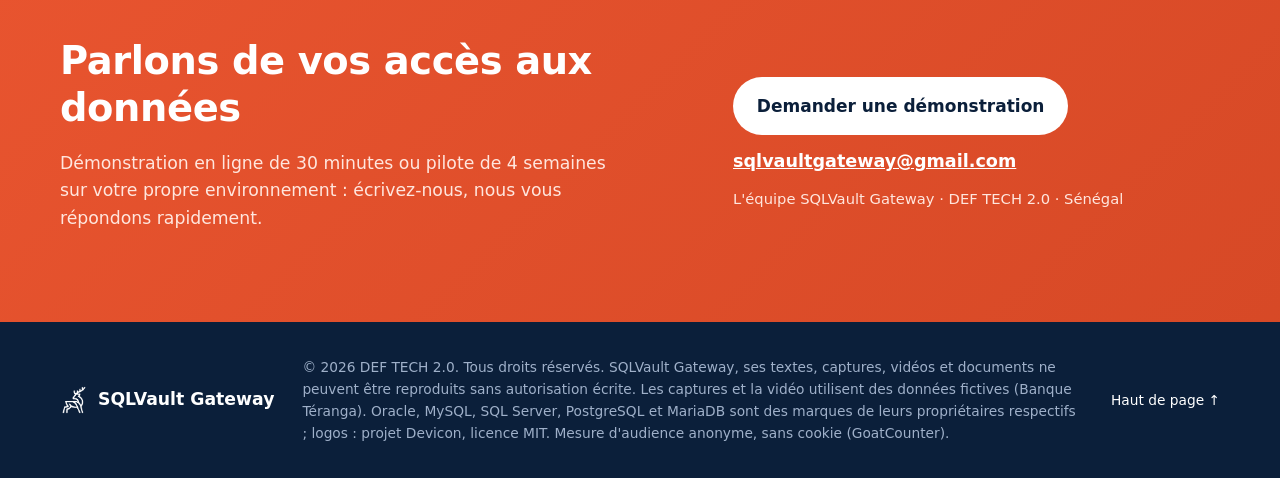
==== commit 4b5a263a: "Add files via upload" ====
--- a/index.html
+++ b/index.html
@@ -209,7 +209,7 @@
   <div class="wrap">
     <p class="kicker">Démonstration</p>
     <h2>SQLVault Gateway en vidéo</h2>
-    <p class="sub">Une présentation d'une minute et demie, tournée sur la Banque Téranga, une banque fictive de démonstration.</p>
+    <p class="sub">Une présentation de deux minutes, tournée sur la Banque Téranga, une banque fictive de démonstration.</p>
     <div class="video">
       <video controls preload="none" poster="assets/img/video-poster.jpg" playsinline>
         <source src="assets/video/presentation.mp4" type="video/mp4">
